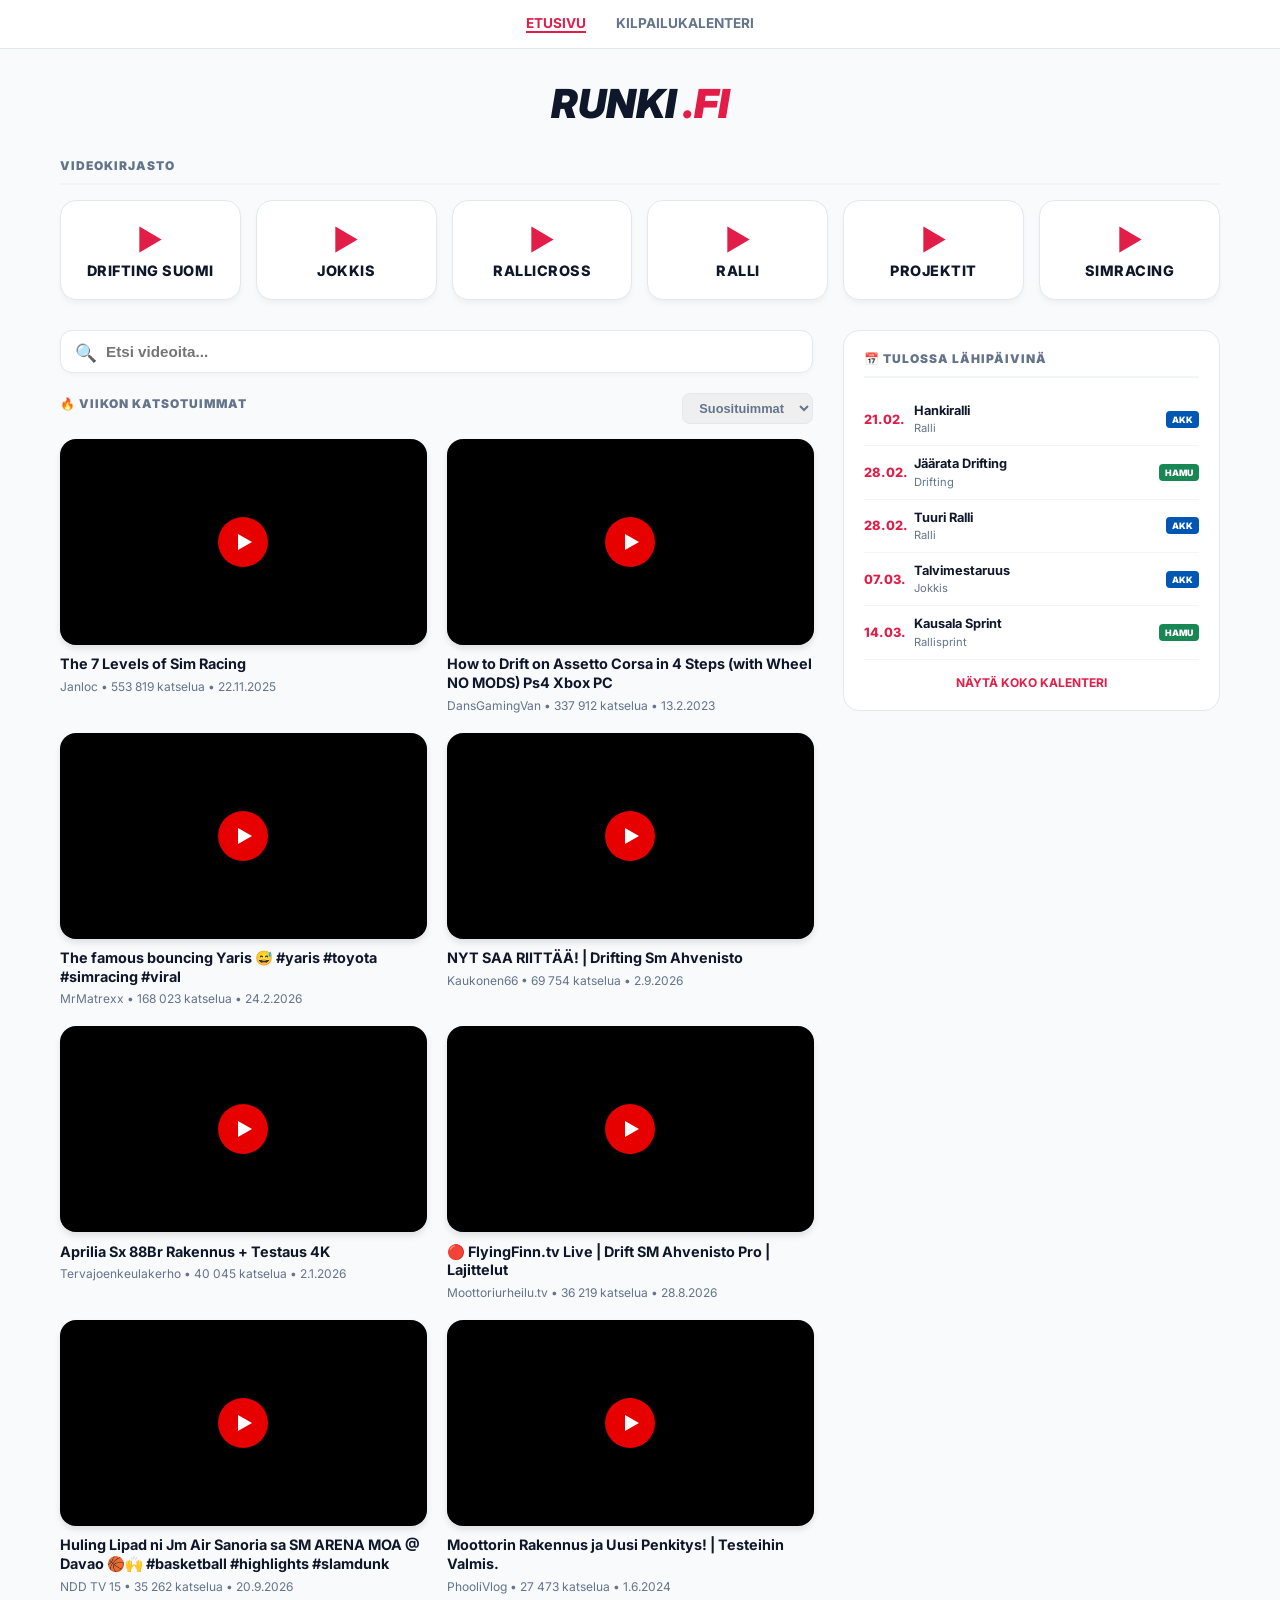
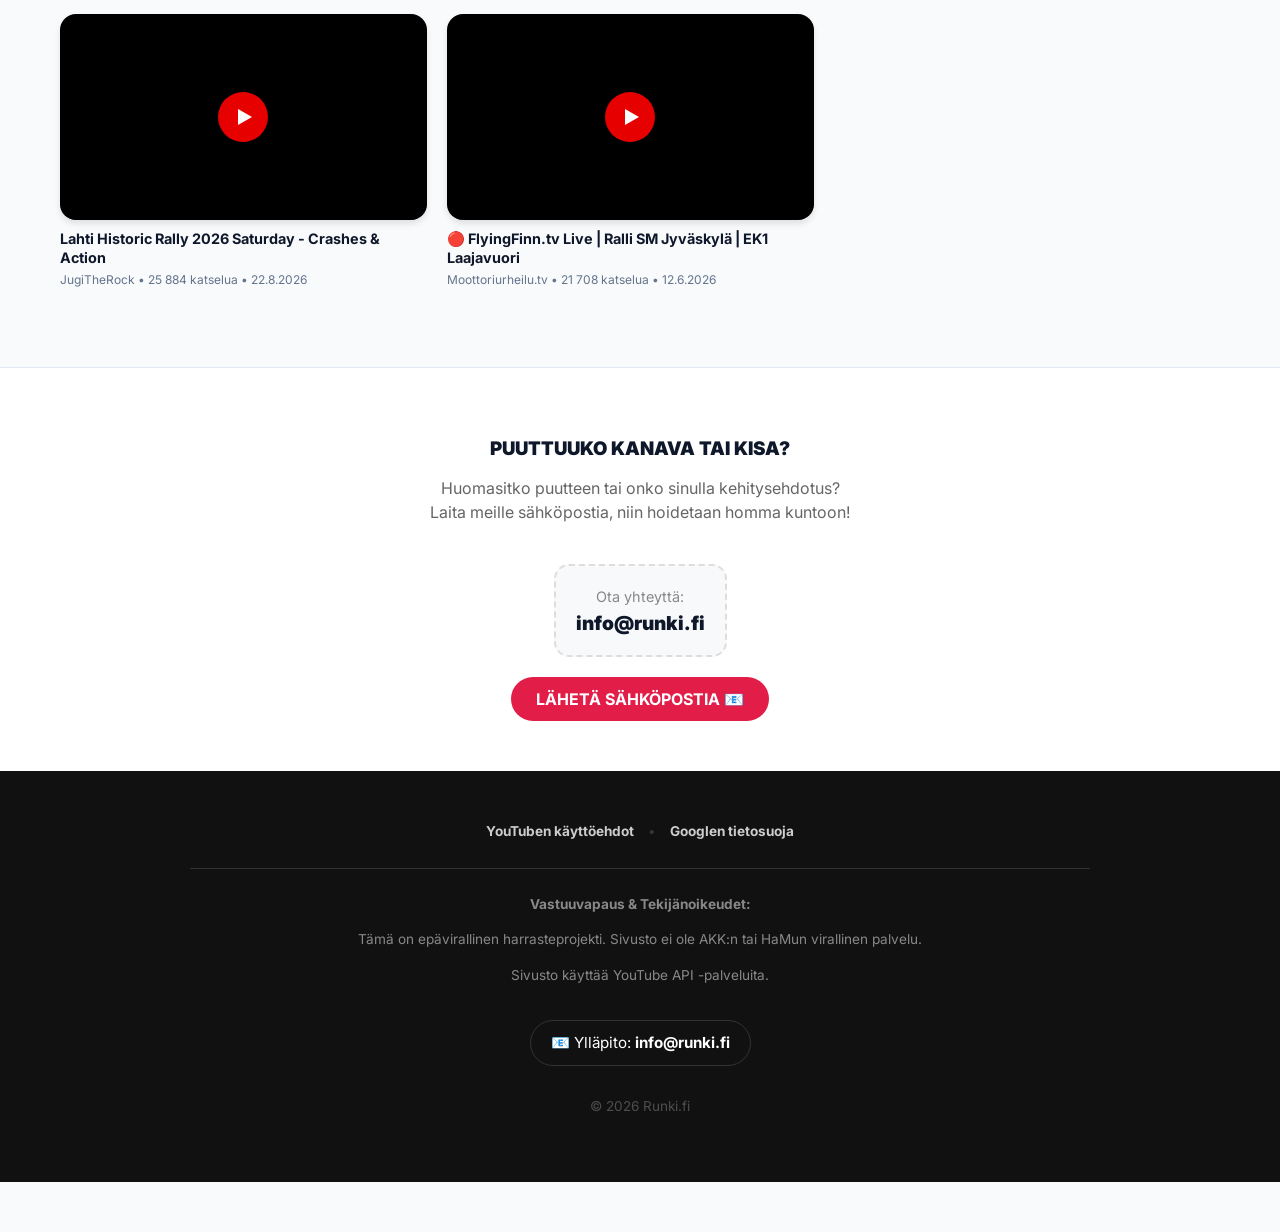
==== index.html @ 19827bf3 "deploy: d39d0e679bba8c06a19bcd6d6e987c29d57bf135" ====
<!DOCTYPE html>
<html lang="fi">
<head>
    <meta charset="UTF-8">
    <meta name="viewport" content="width=device-width, initial-scale=1.0">
    <title>RUNKI - Motorsport Tube</title>
    <link href="https://fonts.googleapis.com/css2?family=Inter:wght@400;700;900&display=swap" rel="stylesheet">
    <link rel="stylesheet" href="style.css">
    
    <style>
        /* Sähköpostilaatikko ja Footer-tyylit */
        .feedback-section {
            background-color: #fff;
            border-top: 1px solid var(--border);
            padding: 50px 20px;
            margin-top: 60px;
            text-align: center;
        }
        .feedback-container {
            max-width: 600px;
            margin: 0 auto;
        }
        .email-box {
            background: #f8f9fa;
            border: 2px dashed #ddd;
            padding: 20px;
            border-radius: 15px;
            margin-top: 20px;
            display: inline-block;
        }
        .email-link {
            font-size: 1.2rem;
            font-weight: 900;
            color: var(--text-dark);
            text-decoration: none;
            display: block;
            margin-top: 5px;
        }
        .email-link:hover { color: var(--accent); }
        .feedback-btn {
            background-color: var(--accent);
            color: white;
            border: none;
            padding: 12px 25px;
            border-radius: 50px;
            font-weight: 700;
            cursor: pointer;
            text-transform: uppercase;
            text-decoration: none;
            display: inline-block;
            margin-top: 20px;
            transition: transform 0.2s;
        }
        .feedback-btn:hover { transform: scale(1.05); }

        /* Footer */
        .site-footer {
            background-color: #111;
            color: #888;
            padding: 50px 20px;
            font-size: 0.85rem;
            line-height: 1.6;
            text-align: center;
        }
        .footer-content { max-width: 900px; margin: 0 auto; }
        .footer-links {
            margin-bottom: 25px;
            padding-bottom: 25px;
            border-bottom: 1px solid #333;
        }
        .footer-links a {
            color: #ccc;
            text-decoration: none;
            margin: 0 10px;
            font-weight: 700;
        }
        .footer-links a:hover { color: #fff; }
        .contact-info {
            color: #fff;
            margin-top: 20px;
            font-size: 0.95rem;
            border: 1px solid #333;
            display: inline-block;
            padding: 10px 20px;
            border-radius: 50px;
        }
    </style>
</head>
<body>
    <nav class="navbar">
        <div class="nav-container">
            <a href="index.html" class="nav-link active">Etusivu</a>
            <a href="kalenteri.html" class="nav-link ">Kilpailukalenteri</a>
        </div>
    </nav>

    <div class="container">
        
        <div id="home-content">
            <h1 style="text-align:center; font-weight: 900; font-style: italic; margin: 10px 0 30px 0; font-size: 2.5rem;">RUNKI <span style="color:var(--accent)">.FI</span></h1>
            
            <div class="cat-section">
                <h3 class="section-header">Videokirjasto</h3>
                <div class="cat-grid">
                    
                    <div class="cat-card" onclick="showCategory('Drifting Suomi')">
                        <div class="cat-icon">▶</div>
                        <h3 class="cat-title">Drifting Suomi</h3>
                    </div>
                    
                    <div class="cat-card" onclick="showCategory('Jokkis')">
                        <div class="cat-icon">▶</div>
                        <h3 class="cat-title">Jokkis</h3>
                    </div>
                    
                    <div class="cat-card" onclick="showCategory('Rallicross')">
                        <div class="cat-icon">▶</div>
                        <h3 class="cat-title">Rallicross</h3>
                    </div>
                    
                    <div class="cat-card" onclick="showCategory('Ralli')">
                        <div class="cat-icon">▶</div>
                        <h3 class="cat-title">Ralli</h3>
                    </div>
                    
                    <div class="cat-card" onclick="showCategory('Projektit')">
                        <div class="cat-icon">▶</div>
                        <h3 class="cat-title">Projektit</h3>
                    </div>
                    
                    <div class="cat-card" onclick="showCategory('Simracing')">
                        <div class="cat-icon">▶</div>
                        <h3 class="cat-title">Simracing</h3>
                    </div>
                    
                </div>
            </div>

            <div class="content-split">
                <div>
                    <div class="search-container">
                        <span class="search-icon">🔍</span>
                        <input type="text" id="videoSearch" class="search-input" placeholder="Etsi videoita..." onkeyup="searchVideos()">
                    </div>

                    <div class="sort-controls">
                        <h3 id="list-title" class="section-header" style="margin:0; border:none;">🔥 Viikon katsotuimmat</h3>
                        <select id="home-sort" class="sort-select" onchange="updateHomeSort()">
                            <option value="views">Suosituimmat</option>
                            <option value="newest">Uusimmat</option>
                        </select>
                    </div>
                    
                    <div id="home-video-list" class="video-grid"></div>
                </div>

                <div>
                    <div class="sidebar-card">
                        <div class="section-header">📅 Tulossa lähipäivinä</div>
                        
                            
                            <div class="mini-event">
                                <div class="me-date">21.02.</div>
                                <div class="me-info">
                                    <span class="me-title">Hankiralli</span>
                                    <span class="me-meta">Ralli</span>
                                </div>
                                <span class="mini-badge badge-akk">AKK</span>
                            </div>
                            
                            <div class="mini-event">
                                <div class="me-date">28.02.</div>
                                <div class="me-info">
                                    <span class="me-title">Jäärata Drifting</span>
                                    <span class="me-meta">Drifting</span>
                                </div>
                                <span class="mini-badge badge-hamu">HaMu</span>
                            </div>
                            
                            <div class="mini-event">
                                <div class="me-date">28.02.</div>
                                <div class="me-info">
                                    <span class="me-title">Tuuri Ralli</span>
                                    <span class="me-meta">Ralli</span>
                                </div>
                                <span class="mini-badge badge-akk">AKK</span>
                            </div>
                            
                            <div class="mini-event">
                                <div class="me-date">07.03.</div>
                                <div class="me-info">
                                    <span class="me-title">Talvimestaruus</span>
                                    <span class="me-meta">Jokkis</span>
                                </div>
                                <span class="mini-badge badge-akk">AKK</span>
                            </div>
                            
                            <div class="mini-event">
                                <div class="me-date">14.03.</div>
                                <div class="me-info">
                                    <span class="me-title">Kausala Sprint</span>
                                    <span class="me-meta">Rallisprint</span>
                                </div>
                                <span class="mini-badge badge-hamu">HaMu</span>
                            </div>
                            
                            <a href="kalenteri.html" style="display:block; margin-top:15px; font-size:0.75rem; font-weight:700; color:var(--accent); text-decoration:none; text-align:center;">NÄYTÄ KOKO KALENTERI</a>
                        
                    </div>
                </div>
            </div>
        </div>

        <div id="view-container" class="category-view" style="display:none;">
            <div style="display:flex; justify-content:space-between; align-items:center; margin-bottom:20px;">
                <button onclick="showHome()" style="background:#fff; border:1px solid var(--border); padding:8px 15px; border-radius:8px; cursor:pointer; font-weight: 700;">← TAKAISIN</button>
                <select id="cat-sort" class="sort-select" onchange="updateCatSort()">
                    <option value="newest">Uusimmat</option>
                    <option value="views">Suosituimmat</option>
                </select>
            </div>
            
            <h2 id="cat-title" style="font-size: 2rem; font-weight: 900; text-transform: uppercase; color: var(--accent); margin-bottom: 20px;"></h2>
            <div id="video-grid" class="video-grid"></div>
        </div>
        

        
    </div>

    <section class="feedback-section">
        <div class="feedback-container">
            <h3 style="margin-bottom:10px; font-weight:900; text-transform:uppercase;">Puuttuuko kanava tai kisa?</h3>
            <p style="color:#666; margin-bottom:20px; font-size:1rem; line-height:1.5;">
                Huomasitko puutteen tai onko sinulla kehitysehdotus?<br>
                Laita meille sähköpostia, niin hoidetaan homma kuntoon!
            </p>
            <div class="email-box">
                <span style="color:#888; font-size:0.9rem;">Ota yhteyttä:</span>
                <a href="mailto:info@runki.fi" class="email-link">info@runki.fi</a>
            </div>
            <br>
            <a href="mailto:info@runki.fi" class="feedback-btn">LÄHETÄ SÄHKÖPOSTIA 📧</a>
        </div>
    </section>

    <footer class="site-footer">
        <div class="footer-content">
            <div class="footer-links">
                <a href="https://www.youtube.com/t/terms" target="_blank">YouTuben käyttöehdot</a>
                <span style="color:#333">•</span>
                <a href="https://policies.google.com/privacy" target="_blank">Googlen tietosuoja</a>
            </div>
            <div class="legal-text">
                <p><strong>Vastuuvapaus & Tekijänoikeudet:</strong></p>
                <p>Tämä on epävirallinen harrasteprojekti. Sivusto ei ole AKK:n tai HaMun virallinen palvelu.</p>
                <p>Sivusto käyttää YouTube API -palveluita.</p>
                <div class="contact-info">📧 Ylläpito: <strong>info@runki.fi</strong></div>
            </div>
            <p style="margin-top: 30px; opacity: 0.5;">&copy; 2026 Runki.fi</p>
        </div>
    </footer>

    <script>
        const videoData = {"Drifting Suomi": [{"id": "XUr9nOEz76A", "title": "OIKEA DRIFTINGIN MEKKA! #drift #suomi #finland", "channel": "FULLGAS MOTORSPORT", "date": "2026-10-04T08:16:51Z", "views": "13 121", "viewCountRaw": 13121}, {"id": "jwxJkpNWXJ4", "title": "Drift masters 2026 finaalit tunnelmia\ud83d\udcab #cars #carshorts #suomi #explore #drifting", "channel": "Lewap", "date": "2026-10-01T01:11:45Z", "views": "1 303", "viewCountRaw": 1303}, {"id": "GCHpuEKz0fg", "title": "L\u00e4hdettiin ajamaan Pro luokkaan | Drift SM Pro | SSC Drift Series", "channel": "Rocky Slayer ATV", "date": "2026-09-19T09:30:04Z", "views": "5 074", "viewCountRaw": 5074}, {"id": "cRgqUbmN-0A", "title": "DRIFT CREW BACKSTAGE\ud83c\udfce\ufe0f\ud83c\uddeb\ud83c\uddee #nordicnotes #suomi #drift #bmw #motosport #carculture #e46 # #automobile", "channel": "Nordic Notes | Belarus in Finland ", "date": "2026-09-10T15:40:09Z", "views": "1 113", "viewCountRaw": 1113}, {"id": "EUXZnoOUdDo", "title": "NYT SAA RIITT\u00c4\u00c4! | Drifting Sm Ahvenisto", "channel": "Kaukonen66", "date": "2026-09-02T13:59:00Z", "views": "69 754", "viewCountRaw": 69754}, {"id": "JHsnEFZGwXU", "title": "Venetsia Drifting Kokkola #assettocorsa #blacksmoke #suomi #drifting #shorts", "channel": "EbaloDrift", "date": "2026-08-30T17:24:30Z", "views": "1 303", "viewCountRaw": 1303}, {"id": "hyfYB0_TSRs", "title": "\ud83d\udd34 FlyingFinn.tv Live | Drift SM Ahvenisto Pro | Lajittelut", "channel": "Moottoriurheilu.tv", "date": "2026-08-28T15:00:21Z", "views": "36 219", "viewCountRaw": 36219}, {"id": "MUkzbKsHbuE", "title": "SSC Drift Series - RD2 - Kokkola Venetsia Drifting Comeback - Perjantai", "channel": "Sixth Sense Collective", "date": "2026-08-21T19:02:07Z", "views": "16 307", "viewCountRaw": 16307}, {"id": "9VfZFVyYaCM", "title": "DRIFT SM PRO PES\u00c4M\u00c4KI. TAIPALMAA MOTORSPORT", "channel": "Taipalmaa Motorsport", "date": "2026-08-08T06:00:04Z", "views": "3 793", "viewCountRaw": 3793}, {"id": "hup8McyvSAU", "title": "Drift Sm pes\u00e4m\u00e4ki 2026.", "channel": "Markkola Motorsport", "date": "2026-08-03T18:15:31Z", "views": "3 773", "viewCountRaw": 3773}], "Jokkis": [{"id": "XF6JsjcmpGY", "title": "JM SM Liiga 2026 Lohko E Er\u00e43 l\u00e4ht\u00f63", "channel": "RomukuljetusFIteam", "date": "2026-10-14T14:00:39Z", "views": "113", "viewCountRaw": 113}, {"id": "pB5ZmAmWcus", "title": "JM-SM LIIGA! [MOOTTORI TUHO]", "channel": "Per\u00e4l\u00e4 RX", "date": "2026-10-13T15:08:14Z", "views": "15 406", "viewCountRaw": 15406}, {"id": "RtDOctCaWXM", "title": "JM SM Liiga 2026 Lohko E Er\u00e43 l\u00e4ht\u00f62", "channel": "RomukuljetusFIteam", "date": "2026-10-10T10:00:38Z", "views": "87", "viewCountRaw": 87}, {"id": "aIldMgIMa5s", "title": "JM SM Liiga 2026 Lohko E Er\u00e43 l\u00e4ht\u00f61", "channel": "RomukuljetusFIteam", "date": "2026-10-07T12:00:07Z", "views": "157", "viewCountRaw": 157}, {"id": "CyjQrCkXrpM", "title": "JM SM Liiga 2026 Lohko E Er\u00e42 l\u00e4ht\u00f64", "channel": "RomukuljetusFIteam", "date": "2026-10-03T09:00:03Z", "views": "225", "viewCountRaw": 225}, {"id": "pLaEvpeM1qE", "title": "JM SM Liiga 2026 Lohko E Er\u00e42 l\u00e4ht\u00f63", "channel": "RomukuljetusFIteam", "date": "2026-09-30T13:00:37Z", "views": "181", "viewCountRaw": 181}, {"id": "b1gyshdD2K0", "title": "JM SM Liiga 2026 Lohko E Er\u00e42 l\u00e4ht\u00f62", "channel": "RomukuljetusFIteam", "date": "2026-09-26T09:00:35Z", "views": "169", "viewCountRaw": 169}, {"id": "7Yp6Xy3oNh4", "title": "JM SM Liiga 2026. Topi Vuorinen 21T Team Crent ", "channel": "P.A. Racing", "date": "2026-09-25T18:42:24Z", "views": "114", "viewCountRaw": 114}, {"id": "GH1VdcbJN3w", "title": "JM SM Liiga 2026 Lohko E Er\u00e42 l\u00e4ht\u00f61", "channel": "RomukuljetusFIteam", "date": "2026-09-23T13:00:21Z", "views": "328", "viewCountRaw": 328}, {"id": "AGSqNBi9Ng8", "title": "Huling Lipad ni Jm Air Sanoria sa SM ARENA MOA @ Davao \ud83c\udfc0\ud83d\ude4c #basketball #highlights #slamdunk", "channel": "NDD TV 15", "date": "2026-09-20T01:43:06Z", "views": "35 262", "viewCountRaw": 35262}], "Rallicross": [{"id": "zlM7buJxMdQ", "title": "Rallycross SuperCar Crash \ud83d\udca5 | Rallicross SM Hyvink\u00e4\u00e4 2022 \ud83c\uddeb\ud83c\uddee", "channel": "Tomi Kyt\u00f6maa", "date": "2026-10-11T05:46:24Z", "views": "1 897", "viewCountRaw": 1897}, {"id": "gG-__eLHWME", "title": "Rallycross SM Kouvola 2021\ud83c\uddeb\ud83c\uddee", "channel": "Tomi Kyt\u00f6maa", "date": "2026-09-29T10:03:24Z", "views": "2 126", "viewCountRaw": 2126}, {"id": "6Bl4s-Md-S4", "title": "Rallicross Sm Jalasj\u00e4rvi 2026 - Silvasti Motorsport - The Red RX", "channel": "Silvasti Motorsport", "date": "2026-09-25T13:00:22Z", "views": "7 391", "viewCountRaw": 7391}, {"id": "vVG2ZqSnQcw", "title": "Rallycross SM Kouvola 2021\ud83c\udfc1\ud83c\uddeb\ud83c\uddee", "channel": "Tomi Kyt\u00f6maa", "date": "2026-09-22T10:10:52Z", "views": "7 948", "viewCountRaw": 7948}, {"id": "-Uf6fgblBeE", "title": "Janne Viitikko Finnish Rallycross Championship Datsun Finn #rallicross #rallycross", "channel": "Rallicross Suomi", "date": "2026-09-18T17:46:05Z", "views": "16 244", "viewCountRaw": 16244}, {"id": "gDEawOH3Qjk", "title": "INSIDE osa 2: Rallicross SM 5.9.26 Jalasj\u00e4rvi #rallicrosssm #murtoharju", "channel": "Tuomas Ven\u00e4l\u00e4inen RX", "date": "2026-09-14T14:00:14Z", "views": "3 850", "viewCountRaw": 3850}, {"id": "ieiqUb1d5m0", "title": "Rallycross SM &amp; RallyX Nordic Kouvola 2019\ud83c\udfc1", "channel": "Tomi Kyt\u00f6maa", "date": "2026-09-08T04:28:16Z", "views": "5 685", "viewCountRaw": 5685}, {"id": "24uttPc65ng", "title": "Rallicross SM RND 6 Jalasj\u00e4rvi | Varikko P\u00f6lin\u00f6it\u00e4", "channel": "Rallicross Podcast", "date": "2026-09-07T17:20:54Z", "views": "5 075", "viewCountRaw": 5075}, {"id": "9SsNQkNbVXQ", "title": "INSIDE osa 1: Rallicross SM 5.9.26 Jalasj\u00e4rvi #rallicrosssm #murtoharju", "channel": "Tuomas Ven\u00e4l\u00e4inen RX", "date": "2026-09-07T15:30:11Z", "views": "4 998", "viewCountRaw": 4998}, {"id": "K-OM194kkdQ", "title": "Rallicross Sm Jalasj\u00e4rvi -26 Alkuer\u00e4 1.", "channel": "Roope Rinta", "date": "2026-09-06T18:54:33Z", "views": "1 684", "viewCountRaw": 1684}], "Ralli": [{"id": "AMxBnmRcr-M", "title": "Puumala ralli 3.10.2026 VW Golf GTI MK 1 Tikanm\u00e4ki- Tikanm\u00e4ki", "channel": "Tomi Tikanm\u00e4ki Saabworks Finland", "date": "2026-10-06T10:39:13Z", "views": "446", "viewCountRaw": 446}, {"id": "iaz07DP0v2o", "title": "Puumala Ralli 03.10.2026, Loud Cars!", "channel": "JPeltsi", "date": "2026-10-04T09:00:04Z", "views": "12 276", "viewCountRaw": 12276}, {"id": "r29eO-1woQ0", "title": "Puumala Ralli 2026 /Crashes/mistakes/", "channel": "Per\u00e4Tielle Motorsport Videos", "date": "2026-10-04T07:54:04Z", "views": "9 373", "viewCountRaw": 9373}, {"id": "LiWwTcwsSWE", "title": "Puumala Ralli 2026 (Crashes &amp; Actions)", "channel": "HEHERI2", "date": "2026-10-04T05:46:36Z", "views": "17 846", "viewCountRaw": 17846}, {"id": "A4wgDuXZN30", "title": "SM Porvoon Autopalvelu Ralli 2026 || Crash, 3 off&#39;s &amp; Action ||", "channel": "Huhtala Rallymedia", "date": "2026-09-26T16:44:26Z", "views": "8 465", "viewCountRaw": 8465}, {"id": "gJf7d1YhCaw", "title": "Hojo Hojo -ralli 5.8.26 - F-Cup - Tuusniemi", "channel": "JENT Motorsport Video", "date": "2026-09-06T12:18:45Z", "views": "2 746", "viewCountRaw": 2746}, {"id": "MANqfUYn-jU", "title": "Viihdekeskus Hojo Hojo Ralli 2026, Action!", "channel": "Tergu Rally Videos", "date": "2026-09-05T16:07:03Z", "views": "15 851", "viewCountRaw": 15851}, {"id": "3VzRECVKK80", "title": "Lahti Historic Rally 2026 Saturday - Crashes &amp; Action", "channel": "JugiTheRock", "date": "2026-08-22T19:12:55Z", "views": "25 884", "viewCountRaw": 25884}, {"id": "d_74-ngT5Bc", "title": "Fixus SM Ralli Kitee 2026 | Crash &amp; Action", "channel": "JK Motorsport", "date": "2026-08-15T16:33:28Z", "views": "19 974", "viewCountRaw": 19974}, {"id": "zTOvOAhIYHY", "title": "\ud83d\udd34 FlyingFinn.tv Live | Ralli SM Jyv\u00e4skyl\u00e4 |  EK1 Laajavuori", "channel": "Moottoriurheilu.tv", "date": "2026-06-12T20:24:31Z", "views": "21 708", "viewCountRaw": 21708}], "Projektit": [{"id": "hr0v9z7YuwI", "title": "KILPA-AUTON MOOTTORIN KASAUS OSA 1. -Taipalmaa Motorsport", "channel": "Taipalmaa Motorsport", "date": "2026-03-07T07:00:36Z", "views": "5 495", "viewCountRaw": 5495}, {"id": "1udeLmrrd3g", "title": "Aprilia Sx 88Br Rakennus + Testaus 4K", "channel": "Tervajoenkeulakerho", "date": "2026-01-02T13:00:05Z", "views": "40 045", "viewCountRaw": 40045}, {"id": "7p3wZQ6BVw4", "title": "Moottorin rakennus vinkkej\u00e4 ja perusasioita", "channel": "Piipappaa paja", "date": "2025-10-11T13:33:14Z", "views": "2 033", "viewCountRaw": 2033}, {"id": "imLmJg13SFI", "title": "Doku ATV Moottorin rakennus osa 2 KUINKA PALJON TULI TEHOA?", "channel": "Doku ATV", "date": "2025-06-12T11:01:14Z", "views": "2 157", "viewCountRaw": 2157}, {"id": "9qOz5rdyraQ", "title": "BMW e46 drift build S1E1 / Moottorin rakennus", "channel": "Racing Team Village Freaks", "date": "2025-04-12T11:10:29Z", "views": "159", "viewCountRaw": 159}, {"id": "-LS41p4Rv18", "title": "Doku ATV Moottorin rakennus osa 1 LIS\u00c4\u00c4 TEHOA CFMOTOON?", "channel": "Doku ATV", "date": "2025-04-11T11:00:00Z", "views": "2 514", "viewCountRaw": 2514}, {"id": "MxDBHgEYFrY", "title": "[ JOKKIS ] GOLFFILAISEN KANNEN PORTTAUS!", "channel": "Per\u00e4l\u00e4 RX", "date": "2024-11-09T07:00:17Z", "views": "18 420", "viewCountRaw": 18420}, {"id": "4RFFBhnrj1w", "title": "Moottorin Rakennus ja Uusi Penkitys! | Testeihin Valmis.", "channel": "PhooliVlog", "date": "2024-06-01T06:00:00Z", "views": "27 473", "viewCountRaw": 27473}, {"id": "ZJRXUjGQFQU", "title": "FIAT TC JOKKIS MOOTTORIN RAKENNUS", "channel": "Per\u00e4l\u00e4 RX", "date": "2024-05-19T04:00:30Z", "views": "12 599", "viewCountRaw": 12599}, {"id": "kMiY4PU6vDE", "title": "MysSummerCar #11 - Teuvo, jolla on ralliunelma &amp; Moottorin rakennus", "channel": "Mazzan Roskis", "date": "2023-01-28T16:59:52Z", "views": "7 357", "viewCountRaw": 7357}], "Simracing": [{"id": "JHsnEFZGwXU", "title": "Venetsia Drifting Kokkola #assettocorsa #blacksmoke #suomi #drifting #shorts", "channel": "EbaloDrift", "date": "2026-08-30T17:24:30Z", "views": "1 303", "viewCountRaw": 1303}, {"id": "WNGAKtygW6g", "title": "The famous bouncing Yaris  \ud83d\ude05 #yaris #toyota #simracing #viral", "channel": "MrMatrexx", "date": "2026-02-24T19:45:06Z", "views": "168 023", "viewCountRaw": 168023}, {"id": "LVXjKkEyBoI", "title": "The 7 Levels of Sim Racing", "channel": "Janloc", "date": "2025-11-22T09:48:18Z", "views": "553 819", "viewCountRaw": 553819}, {"id": "ZVAC-acZdm8", "title": "Driftmasters Finland Driftgames Supra #drifting #assettocorsa #drift ##simracing #simdrifting #dmec", "channel": "Jeremy_Sixx", "date": "2025-06-07T23:35:30Z", "views": "2 223", "viewCountRaw": 2223}, {"id": "2bn52TX7NxM", "title": "How to Drift on Assetto Corsa in 4 Steps (with Wheel NO MODS) Ps4 Xbox PC", "channel": "DansGamingVan", "date": "2023-02-13T17:00:02Z", "views": "337 912", "viewCountRaw": 337912}, {"id": "j-p4VrwWTp4", "title": "Finnish Simracing United (FiSU)", "channel": "Finnish Simracing United", "date": "2018-03-02T16:27:57Z", "views": "1 329", "viewCountRaw": 1329}]};
        const topVideos = [{"channel": "Janloc", "date": "2025-11-22T09:48:18Z", "id": "LVXjKkEyBoI", "title": "The 7 Levels of Sim Racing", "viewCountRaw": 553819, "views": "553 819"}, {"channel": "DansGamingVan", "date": "2023-02-13T17:00:02Z", "id": "2bn52TX7NxM", "title": "How to Drift on Assetto Corsa in 4 Steps (with Wheel NO MODS) Ps4 Xbox PC", "viewCountRaw": 337912, "views": "337 912"}, {"channel": "MrMatrexx", "date": "2026-02-24T19:45:06Z", "id": "WNGAKtygW6g", "title": "The famous bouncing Yaris  \ud83d\ude05 #yaris #toyota #simracing #viral", "viewCountRaw": 168023, "views": "168 023"}, {"channel": "Kaukonen66", "date": "2026-09-02T13:59:00Z", "id": "EUXZnoOUdDo", "title": "NYT SAA RIITT\u00c4\u00c4! | Drifting Sm Ahvenisto", "viewCountRaw": 69754, "views": "69 754"}, {"channel": "Tervajoenkeulakerho", "date": "2026-01-02T13:00:05Z", "id": "1udeLmrrd3g", "title": "Aprilia Sx 88Br Rakennus + Testaus 4K", "viewCountRaw": 40045, "views": "40 045"}, {"channel": "Moottoriurheilu.tv", "date": "2026-08-28T15:00:21Z", "id": "hyfYB0_TSRs", "title": "\ud83d\udd34 FlyingFinn.tv Live | Drift SM Ahvenisto Pro | Lajittelut", "viewCountRaw": 36219, "views": "36 219"}, {"channel": "NDD TV 15", "date": "2026-09-20T01:43:06Z", "id": "AGSqNBi9Ng8", "title": "Huling Lipad ni Jm Air Sanoria sa SM ARENA MOA @ Davao \ud83c\udfc0\ud83d\ude4c #basketball #highlights #slamdunk", "viewCountRaw": 35262, "views": "35 262"}, {"channel": "PhooliVlog", "date": "2024-06-01T06:00:00Z", "id": "4RFFBhnrj1w", "title": "Moottorin Rakennus ja Uusi Penkitys! | Testeihin Valmis.", "viewCountRaw": 27473, "views": "27 473"}, {"channel": "JugiTheRock", "date": "2026-08-22T19:12:55Z", "id": "3VzRECVKK80", "title": "Lahti Historic Rally 2026 Saturday - Crashes \u0026amp; Action", "viewCountRaw": 25884, "views": "25 884"}, {"channel": "Moottoriurheilu.tv", "date": "2026-06-12T20:24:31Z", "id": "zTOvOAhIYHY", "title": "\ud83d\udd34 FlyingFinn.tv Live | Ralli SM Jyv\u00e4skyl\u00e4 |  EK1 Laajavuori", "viewCountRaw": 21708, "views": "21 708"}];
    </script>
    <script src="script.js"></script>
</body>
</html>
---- style.css ----
:root {
    --bg: #f8fafc; --card: #ffffff; --accent: #e11d48; 
    --text: #0f172a; --text-dim: #64748b; --border: #e2e8f0;
}

* { box-sizing: border-box; }

body { 
    background: var(--bg); 
    color: var(--text); 
    font-family: 'Inter', sans-serif; 
    margin: 0; 
    padding-bottom: 50px; 
}

/* NAVIGAATIO */
.navbar { 
    background: rgba(255,255,255,0.95); 
    backdrop-filter: blur(10px); 
    border-bottom: 1px solid var(--border); 
    padding: 15px 0; 
    position: sticky; 
    top: 0; 
    z-index: 1000; 
}

.nav-container { 
    max-width: 1200px; 
    margin: 0 auto; 
    display: flex; 
    justify-content: center; 
    gap: 30px; 
}

.nav-link { 
    color: var(--text-dim); 
    text-decoration: none; 
    font-weight: 700; 
    font-size: 0.85rem; 
    text-transform: uppercase; 
    transition: 0.2s; 
}

.nav-link.active { 
    color: var(--accent); 
    border-bottom: 2px solid var(--accent); 
}

.container { 
    max-width: 1200px; 
    margin: 0 auto; 
    padding: 20px; 
}

/* ASETTELU */
.content-split { 
    display: grid; 
    grid-template-columns: 2fr 1fr; 
    gap: 30px; 
    margin-top: 10px; 
}

@media (max-width: 900px) { 
    .content-split { grid-template-columns: 1fr; } 
}

/* HAKUPALKKI */
.search-container { margin-bottom: 20px; position: relative; }
.search-input { 
    width: 100%; 
    padding: 12px 15px 12px 45px; 
    border-radius: 12px; 
    border: 1px solid var(--border); 
    font-size: 0.95rem; 
    box-shadow: 0 2px 5px rgba(0,0,0,0.03); 
    transition: 0.2s;
    font-weight: 600; 
    color: var(--text);
}
.search-input:focus { 
    outline: none; 
    border-color: var(--accent); 
    box-shadow: 0 0 0 3px rgba(225, 29, 72, 0.1); 
}
.search-icon { 
    position: absolute; 
    left: 15px; 
    top: 50%; 
    transform: translateY(-50%); 
    color: var(--text-dim); 
    font-size: 1.1rem; 
}

/* KATEGORIAT */
.cat-section { margin-bottom: 30px; }
.cat-grid { 
    display: grid; 
    grid-template-columns: repeat(auto-fill, minmax(160px, 1fr)); 
    gap: 15px; 
}
.cat-card { 
    height: 100px; 
    border-radius: 16px; 
    cursor: pointer; 
    background-color: #fff; 
    border: 1px solid var(--border); 
    box-shadow: 0 4px 6px -1px rgba(0,0,0,0.05); 
    transition: all 0.2s ease; 
    display: flex; 
    flex-direction: column; 
    align-items: center; 
    justify-content: center; 
    color: var(--text); 
}
.cat-card:hover { 
    transform: translateY(-4px); 
    border-color: var(--accent); 
    box-shadow: 0 10px 15px -3px rgba(225, 29, 72, 0.1); 
}
.cat-icon { font-size: 1.8rem; color: var(--accent); margin-bottom: 5px; }
.cat-title { font-weight: 800; font-size: 0.9rem; text-transform: uppercase; margin: 0; letter-spacing: 0.5px; }

/* SIVUPALKKI */
.sidebar-card { 
    background: #fff; 
    border: 1px solid var(--border); 
    border-radius: 16px; 
    padding: 20px; 
}
.section-header { 
    font-size: 0.75rem; 
    font-weight: 900; 
    text-transform: uppercase; 
    color: var(--text-dim); 
    border-bottom: 2px solid #f1f5f9; 
    padding-bottom: 10px; 
    margin-bottom: 15px; 
    letter-spacing: 1px; 
}

.mini-event { 
    display: flex; 
    align-items: center; 
    justify-content: space-between; 
    padding: 10px 0; 
    border-bottom: 1px solid #f1f5f9; 
    font-size: 0.8rem; 
}
.mini-event:last-child { border-bottom: none; }
.me-date { font-weight: 800; color: var(--accent); width: 50px; flex-shrink: 0; }
.me-info { flex-grow: 1; padding-right: 10px; }
.me-title { font-weight: 700; line-height: 1.2; margin-bottom: 2px; display: block; }
.me-meta { font-size: 0.7rem; color: var(--text-dim); }
.mini-badge { 
    font-size: 0.55rem; 
    padding: 3px 6px; 
    border-radius: 4px; 
    font-weight: 900; 
    color: white; 
    text-transform: uppercase; 
}
.badge-akk { background: #0056b3; } 
.badge-hamu { background: #198754; }

/* VIDEO GRID & LITE EMBED */
.video-grid { 
    display: grid; 
    grid-template-columns: repeat(auto-fill, minmax(240px, 1fr)); 
    gap: 20px; 
}

.lite-embed { 
    background-color: #000; 
    position: relative; 
    display: block; 
    contain: content; 
    background-position: center center; 
    background-size: cover; 
    cursor: pointer; 
    border-radius: 16px; 
    overflow: hidden; 
    aspect-ratio: 16/9; 
    box-shadow: 0 4px 6px rgba(0,0,0,0.1); 
    margin-bottom: 10px; 
}
.lite-embed::before { 
    content: ''; 
    position: absolute; 
    top: 0; left: 0; 
    width: 100%; 
    height: 100%; 
    background: linear-gradient(to bottom, rgba(0,0,0,0), rgba(0,0,0,0.3)); 
}
.play-btn { 
    width: 50px; 
    height: 50px; 
    background: rgba(255,0,0,0.9); 
    border-radius: 50%; 
    position: absolute; 
    top: 50%; 
    left: 50%; 
    transform: translate(-50%, -50%); 
    z-index: 2; 
    display: flex; 
    align-items: center; 
    justify-content: center; 
    box-shadow: 0 0 20px rgba(0,0,0,0.4); 
    transition: 0.2s; 
}
.play-btn::after { 
    content: ''; 
    width: 0; 
    height: 0; 
    border-style: solid; 
    border-width: 8px 0 8px 14px; 
    border-color: transparent transparent transparent white; 
    margin-left: 3px; 
}
.lite-embed:hover .play-btn { 
    background: #ff0000; 
    transform: translate(-50%, -50%) scale(1.1); 
}

.vid-info h4 { margin: 0 0 5px 0; font-size: 0.9rem; font-weight: 700; line-height: 1.3; }
.vid-meta { font-size: 0.75rem; color: var(--text-dim); }

.sort-controls { display: flex; justify-content: space-between; align-items: center; margin-bottom: 15px; }
.sort-select { 
    padding: 6px 12px; 
    border-radius: 8px; 
    border: 1px solid var(--border); 
    font-size: 0.8rem; 
    font-weight: 700; 
    color: var(--text-dim); 
    cursor: pointer; 
}

.category-view { display: none; }
.category-view.active { display: block; }

/* KALENTERI TAULUKKO */
.full-cal-table { width:100%; text-align: left; border-collapse: collapse; min-width: 600px; font-size: 0.85rem; }
.full-cal-table th { padding: 15px; background: #f8fafc; color: var(--text-dim); text-transform: uppercase; font-size: 0.7rem; border-bottom: 1px solid var(--border); }
.full-cal-table td { padding: 15px; border-bottom: 1px solid var(--border); }

/* SUODATTIMET */
.filter-group { margin-bottom: 20px; }
.segmented-control { display: flex; gap: 5px; overflow-x: auto; padding-bottom: 5px; scrollbar-width: none; }
.seg-btn { border: 1px solid transparent; background: #e2e8f0; color: var(--text-dim); padding: 8px 12px; font-weight: 700; cursor: pointer; border-radius: 8px; font-size: 0.75rem; white-space: nowrap; }
.seg-btn.active { background: var(--accent); color: white; }
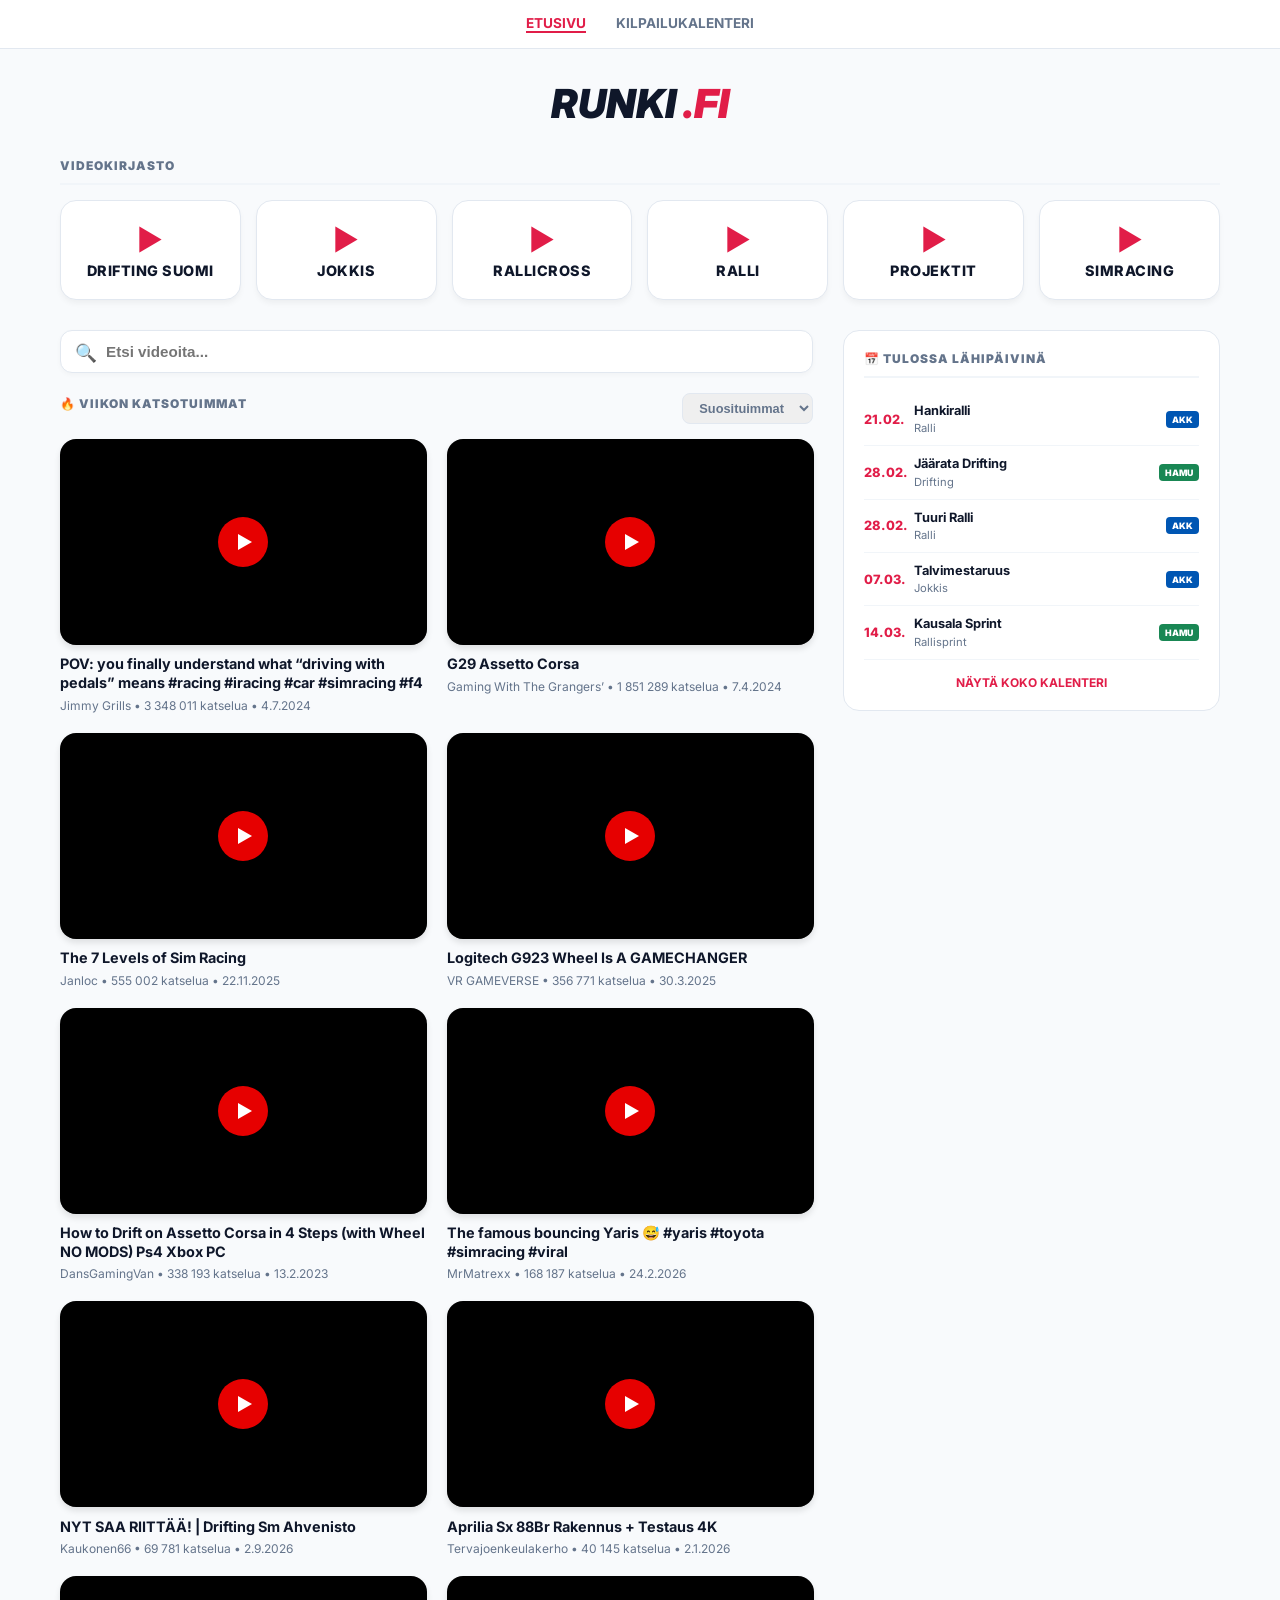
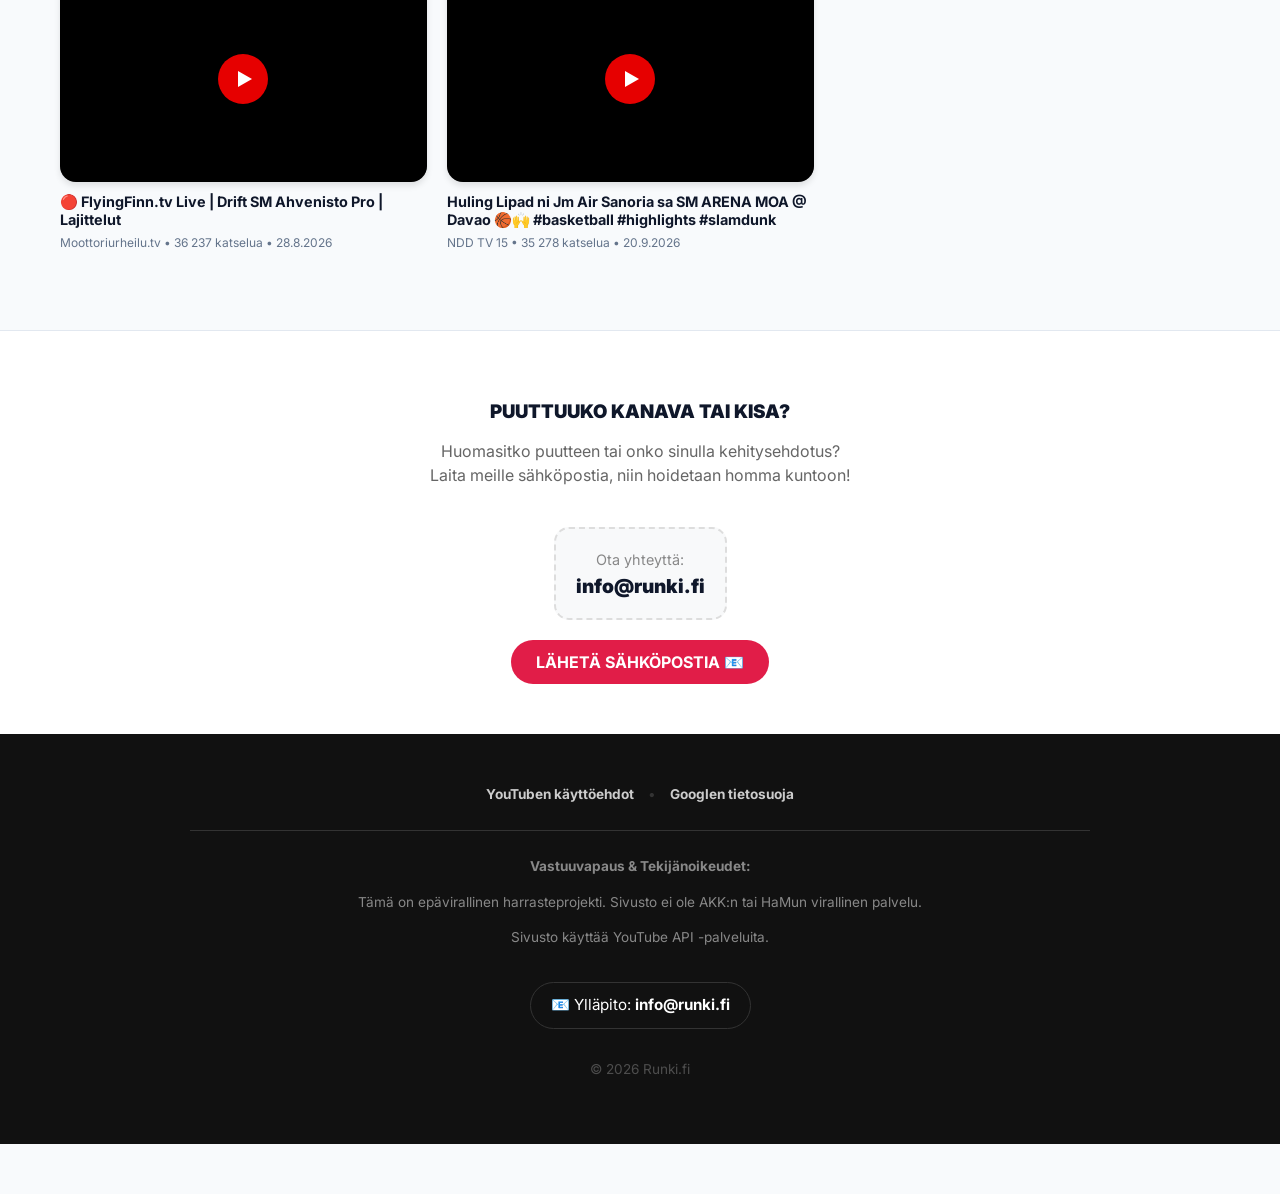
==== commit f9d677f9: "deploy: d39d0e679bba8c06a19bcd6d6e987c29d57bf135" ====
--- a/index.html
+++ b/index.html
@@ -262,8 +262,8 @@
     </footer>
 
     <script>
-        const videoData = {"Drifting Suomi": [{"id": "XUr9nOEz76A", "title": "OIKEA DRIFTINGIN MEKKA! #drift #suomi #finland", "channel": "FULLGAS MOTORSPORT", "date": "2026-10-04T08:16:51Z", "views": "13 121", "viewCountRaw": 13121}, {"id": "jwxJkpNWXJ4", "title": "Drift masters 2026 finaalit tunnelmia\ud83d\udcab #cars #carshorts #suomi #explore #drifting", "channel": "Lewap", "date": "2026-10-01T01:11:45Z", "views": "1 303", "viewCountRaw": 1303}, {"id": "GCHpuEKz0fg", "title": "L\u00e4hdettiin ajamaan Pro luokkaan | Drift SM Pro | SSC Drift Series", "channel": "Rocky Slayer ATV", "date": "2026-09-19T09:30:04Z", "views": "5 074", "viewCountRaw": 5074}, {"id": "cRgqUbmN-0A", "title": "DRIFT CREW BACKSTAGE\ud83c\udfce\ufe0f\ud83c\uddeb\ud83c\uddee #nordicnotes #suomi #drift #bmw #motosport #carculture #e46 # #automobile", "channel": "Nordic Notes | Belarus in Finland ", "date": "2026-09-10T15:40:09Z", "views": "1 113", "viewCountRaw": 1113}, {"id": "EUXZnoOUdDo", "title": "NYT SAA RIITT\u00c4\u00c4! | Drifting Sm Ahvenisto", "channel": "Kaukonen66", "date": "2026-09-02T13:59:00Z", "views": "69 754", "viewCountRaw": 69754}, {"id": "JHsnEFZGwXU", "title": "Venetsia Drifting Kokkola #assettocorsa #blacksmoke #suomi #drifting #shorts", "channel": "EbaloDrift", "date": "2026-08-30T17:24:30Z", "views": "1 303", "viewCountRaw": 1303}, {"id": "hyfYB0_TSRs", "title": "\ud83d\udd34 FlyingFinn.tv Live | Drift SM Ahvenisto Pro | Lajittelut", "channel": "Moottoriurheilu.tv", "date": "2026-08-28T15:00:21Z", "views": "36 219", "viewCountRaw": 36219}, {"id": "MUkzbKsHbuE", "title": "SSC Drift Series - RD2 - Kokkola Venetsia Drifting Comeback - Perjantai", "channel": "Sixth Sense Collective", "date": "2026-08-21T19:02:07Z", "views": "16 307", "viewCountRaw": 16307}, {"id": "9VfZFVyYaCM", "title": "DRIFT SM PRO PES\u00c4M\u00c4KI. TAIPALMAA MOTORSPORT", "channel": "Taipalmaa Motorsport", "date": "2026-08-08T06:00:04Z", "views": "3 793", "viewCountRaw": 3793}, {"id": "hup8McyvSAU", "title": "Drift Sm pes\u00e4m\u00e4ki 2026.", "channel": "Markkola Motorsport", "date": "2026-08-03T18:15:31Z", "views": "3 773", "viewCountRaw": 3773}], "Jokkis": [{"id": "XF6JsjcmpGY", "title": "JM SM Liiga 2026 Lohko E Er\u00e43 l\u00e4ht\u00f63", "channel": "RomukuljetusFIteam", "date": "2026-10-14T14:00:39Z", "views": "113", "viewCountRaw": 113}, {"id": "pB5ZmAmWcus", "title": "JM-SM LIIGA! [MOOTTORI TUHO]", "channel": "Per\u00e4l\u00e4 RX", "date": "2026-10-13T15:08:14Z", "views": "15 406", "viewCountRaw": 15406}, {"id": "RtDOctCaWXM", "title": "JM SM Liiga 2026 Lohko E Er\u00e43 l\u00e4ht\u00f62", "channel": "RomukuljetusFIteam", "date": "2026-10-10T10:00:38Z", "views": "87", "viewCountRaw": 87}, {"id": "aIldMgIMa5s", "title": "JM SM Liiga 2026 Lohko E Er\u00e43 l\u00e4ht\u00f61", "channel": "RomukuljetusFIteam", "date": "2026-10-07T12:00:07Z", "views": "157", "viewCountRaw": 157}, {"id": "CyjQrCkXrpM", "title": "JM SM Liiga 2026 Lohko E Er\u00e42 l\u00e4ht\u00f64", "channel": "RomukuljetusFIteam", "date": "2026-10-03T09:00:03Z", "views": "225", "viewCountRaw": 225}, {"id": "pLaEvpeM1qE", "title": "JM SM Liiga 2026 Lohko E Er\u00e42 l\u00e4ht\u00f63", "channel": "RomukuljetusFIteam", "date": "2026-09-30T13:00:37Z", "views": "181", "viewCountRaw": 181}, {"id": "b1gyshdD2K0", "title": "JM SM Liiga 2026 Lohko E Er\u00e42 l\u00e4ht\u00f62", "channel": "RomukuljetusFIteam", "date": "2026-09-26T09:00:35Z", "views": "169", "viewCountRaw": 169}, {"id": "7Yp6Xy3oNh4", "title": "JM SM Liiga 2026. Topi Vuorinen 21T Team Crent ", "channel": "P.A. Racing", "date": "2026-09-25T18:42:24Z", "views": "114", "viewCountRaw": 114}, {"id": "GH1VdcbJN3w", "title": "JM SM Liiga 2026 Lohko E Er\u00e42 l\u00e4ht\u00f61", "channel": "RomukuljetusFIteam", "date": "2026-09-23T13:00:21Z", "views": "328", "viewCountRaw": 328}, {"id": "AGSqNBi9Ng8", "title": "Huling Lipad ni Jm Air Sanoria sa SM ARENA MOA @ Davao \ud83c\udfc0\ud83d\ude4c #basketball #highlights #slamdunk", "channel": "NDD TV 15", "date": "2026-09-20T01:43:06Z", "views": "35 262", "viewCountRaw": 35262}], "Rallicross": [{"id": "zlM7buJxMdQ", "title": "Rallycross SuperCar Crash \ud83d\udca5 | Rallicross SM Hyvink\u00e4\u00e4 2022 \ud83c\uddeb\ud83c\uddee", "channel": "Tomi Kyt\u00f6maa", "date": "2026-10-11T05:46:24Z", "views": "1 897", "viewCountRaw": 1897}, {"id": "gG-__eLHWME", "title": "Rallycross SM Kouvola 2021\ud83c\uddeb\ud83c\uddee", "channel": "Tomi Kyt\u00f6maa", "date": "2026-09-29T10:03:24Z", "views": "2 126", "viewCountRaw": 2126}, {"id": "6Bl4s-Md-S4", "title": "Rallicross Sm Jalasj\u00e4rvi 2026 - Silvasti Motorsport - The Red RX", "channel": "Silvasti Motorsport", "date": "2026-09-25T13:00:22Z", "views": "7 391", "viewCountRaw": 7391}, {"id": "vVG2ZqSnQcw", "title": "Rallycross SM Kouvola 2021\ud83c\udfc1\ud83c\uddeb\ud83c\uddee", "channel": "Tomi Kyt\u00f6maa", "date": "2026-09-22T10:10:52Z", "views": "7 948", "viewCountRaw": 7948}, {"id": "-Uf6fgblBeE", "title": "Janne Viitikko Finnish Rallycross Championship Datsun Finn #rallicross #rallycross", "channel": "Rallicross Suomi", "date": "2026-09-18T17:46:05Z", "views": "16 244", "viewCountRaw": 16244}, {"id": "gDEawOH3Qjk", "title": "INSIDE osa 2: Rallicross SM 5.9.26 Jalasj\u00e4rvi #rallicrosssm #murtoharju", "channel": "Tuomas Ven\u00e4l\u00e4inen RX", "date": "2026-09-14T14:00:14Z", "views": "3 850", "viewCountRaw": 3850}, {"id": "ieiqUb1d5m0", "title": "Rallycross SM &amp; RallyX Nordic Kouvola 2019\ud83c\udfc1", "channel": "Tomi Kyt\u00f6maa", "date": "2026-09-08T04:28:16Z", "views": "5 685", "viewCountRaw": 5685}, {"id": "24uttPc65ng", "title": "Rallicross SM RND 6 Jalasj\u00e4rvi | Varikko P\u00f6lin\u00f6it\u00e4", "channel": "Rallicross Podcast", "date": "2026-09-07T17:20:54Z", "views": "5 075", "viewCountRaw": 5075}, {"id": "9SsNQkNbVXQ", "title": "INSIDE osa 1: Rallicross SM 5.9.26 Jalasj\u00e4rvi #rallicrosssm #murtoharju", "channel": "Tuomas Ven\u00e4l\u00e4inen RX", "date": "2026-09-07T15:30:11Z", "views": "4 998", "viewCountRaw": 4998}, {"id": "K-OM194kkdQ", "title": "Rallicross Sm Jalasj\u00e4rvi -26 Alkuer\u00e4 1.", "channel": "Roope Rinta", "date": "2026-09-06T18:54:33Z", "views": "1 684", "viewCountRaw": 1684}], "Ralli": [{"id": "AMxBnmRcr-M", "title": "Puumala ralli 3.10.2026 VW Golf GTI MK 1 Tikanm\u00e4ki- Tikanm\u00e4ki", "channel": "Tomi Tikanm\u00e4ki Saabworks Finland", "date": "2026-10-06T10:39:13Z", "views": "446", "viewCountRaw": 446}, {"id": "iaz07DP0v2o", "title": "Puumala Ralli 03.10.2026, Loud Cars!", "channel": "JPeltsi", "date": "2026-10-04T09:00:04Z", "views": "12 276", "viewCountRaw": 12276}, {"id": "r29eO-1woQ0", "title": "Puumala Ralli 2026 /Crashes/mistakes/", "channel": "Per\u00e4Tielle Motorsport Videos", "date": "2026-10-04T07:54:04Z", "views": "9 373", "viewCountRaw": 9373}, {"id": "LiWwTcwsSWE", "title": "Puumala Ralli 2026 (Crashes &amp; Actions)", "channel": "HEHERI2", "date": "2026-10-04T05:46:36Z", "views": "17 846", "viewCountRaw": 17846}, {"id": "A4wgDuXZN30", "title": "SM Porvoon Autopalvelu Ralli 2026 || Crash, 3 off&#39;s &amp; Action ||", "channel": "Huhtala Rallymedia", "date": "2026-09-26T16:44:26Z", "views": "8 465", "viewCountRaw": 8465}, {"id": "gJf7d1YhCaw", "title": "Hojo Hojo -ralli 5.8.26 - F-Cup - Tuusniemi", "channel": "JENT Motorsport Video", "date": "2026-09-06T12:18:45Z", "views": "2 746", "viewCountRaw": 2746}, {"id": "MANqfUYn-jU", "title": "Viihdekeskus Hojo Hojo Ralli 2026, Action!", "channel": "Tergu Rally Videos", "date": "2026-09-05T16:07:03Z", "views": "15 851", "viewCountRaw": 15851}, {"id": "3VzRECVKK80", "title": "Lahti Historic Rally 2026 Saturday - Crashes &amp; Action", "channel": "JugiTheRock", "date": "2026-08-22T19:12:55Z", "views": "25 884", "viewCountRaw": 25884}, {"id": "d_74-ngT5Bc", "title": "Fixus SM Ralli Kitee 2026 | Crash &amp; Action", "channel": "JK Motorsport", "date": "2026-08-15T16:33:28Z", "views": "19 974", "viewCountRaw": 19974}, {"id": "zTOvOAhIYHY", "title": "\ud83d\udd34 FlyingFinn.tv Live | Ralli SM Jyv\u00e4skyl\u00e4 |  EK1 Laajavuori", "channel": "Moottoriurheilu.tv", "date": "2026-06-12T20:24:31Z", "views": "21 708", "viewCountRaw": 21708}], "Projektit": [{"id": "hr0v9z7YuwI", "title": "KILPA-AUTON MOOTTORIN KASAUS OSA 1. -Taipalmaa Motorsport", "channel": "Taipalmaa Motorsport", "date": "2026-03-07T07:00:36Z", "views": "5 495", "viewCountRaw": 5495}, {"id": "1udeLmrrd3g", "title": "Aprilia Sx 88Br Rakennus + Testaus 4K", "channel": "Tervajoenkeulakerho", "date": "2026-01-02T13:00:05Z", "views": "40 045", "viewCountRaw": 40045}, {"id": "7p3wZQ6BVw4", "title": "Moottorin rakennus vinkkej\u00e4 ja perusasioita", "channel": "Piipappaa paja", "date": "2025-10-11T13:33:14Z", "views": "2 033", "viewCountRaw": 2033}, {"id": "imLmJg13SFI", "title": "Doku ATV Moottorin rakennus osa 2 KUINKA PALJON TULI TEHOA?", "channel": "Doku ATV", "date": "2025-06-12T11:01:14Z", "views": "2 157", "viewCountRaw": 2157}, {"id": "9qOz5rdyraQ", "title": "BMW e46 drift build S1E1 / Moottorin rakennus", "channel": "Racing Team Village Freaks", "date": "2025-04-12T11:10:29Z", "views": "159", "viewCountRaw": 159}, {"id": "-LS41p4Rv18", "title": "Doku ATV Moottorin rakennus osa 1 LIS\u00c4\u00c4 TEHOA CFMOTOON?", "channel": "Doku ATV", "date": "2025-04-11T11:00:00Z", "views": "2 514", "viewCountRaw": 2514}, {"id": "MxDBHgEYFrY", "title": "[ JOKKIS ] GOLFFILAISEN KANNEN PORTTAUS!", "channel": "Per\u00e4l\u00e4 RX", "date": "2024-11-09T07:00:17Z", "views": "18 420", "viewCountRaw": 18420}, {"id": "4RFFBhnrj1w", "title": "Moottorin Rakennus ja Uusi Penkitys! | Testeihin Valmis.", "channel": "PhooliVlog", "date": "2024-06-01T06:00:00Z", "views": "27 473", "viewCountRaw": 27473}, {"id": "ZJRXUjGQFQU", "title": "FIAT TC JOKKIS MOOTTORIN RAKENNUS", "channel": "Per\u00e4l\u00e4 RX", "date": "2024-05-19T04:00:30Z", "views": "12 599", "viewCountRaw": 12599}, {"id": "kMiY4PU6vDE", "title": "MysSummerCar #11 - Teuvo, jolla on ralliunelma &amp; Moottorin rakennus", "channel": "Mazzan Roskis", "date": "2023-01-28T16:59:52Z", "views": "7 357", "viewCountRaw": 7357}], "Simracing": [{"id": "JHsnEFZGwXU", "title": "Venetsia Drifting Kokkola #assettocorsa #blacksmoke #suomi #drifting #shorts", "channel": "EbaloDrift", "date": "2026-08-30T17:24:30Z", "views": "1 303", "viewCountRaw": 1303}, {"id": "WNGAKtygW6g", "title": "The famous bouncing Yaris  \ud83d\ude05 #yaris #toyota #simracing #viral", "channel": "MrMatrexx", "date": "2026-02-24T19:45:06Z", "views": "168 023", "viewCountRaw": 168023}, {"id": "LVXjKkEyBoI", "title": "The 7 Levels of Sim Racing", "channel": "Janloc", "date": "2025-11-22T09:48:18Z", "views": "553 819", "viewCountRaw": 553819}, {"id": "ZVAC-acZdm8", "title": "Driftmasters Finland Driftgames Supra #drifting #assettocorsa #drift ##simracing #simdrifting #dmec", "channel": "Jeremy_Sixx", "date": "2025-06-07T23:35:30Z", "views": "2 223", "viewCountRaw": 2223}, {"id": "2bn52TX7NxM", "title": "How to Drift on Assetto Corsa in 4 Steps (with Wheel NO MODS) Ps4 Xbox PC", "channel": "DansGamingVan", "date": "2023-02-13T17:00:02Z", "views": "337 912", "viewCountRaw": 337912}, {"id": "j-p4VrwWTp4", "title": "Finnish Simracing United (FiSU)", "channel": "Finnish Simracing United", "date": "2018-03-02T16:27:57Z", "views": "1 329", "viewCountRaw": 1329}]};
-        const topVideos = [{"channel": "Janloc", "date": "2025-11-22T09:48:18Z", "id": "LVXjKkEyBoI", "title": "The 7 Levels of Sim Racing", "viewCountRaw": 553819, "views": "553 819"}, {"channel": "DansGamingVan", "date": "2023-02-13T17:00:02Z", "id": "2bn52TX7NxM", "title": "How to Drift on Assetto Corsa in 4 Steps (with Wheel NO MODS) Ps4 Xbox PC", "viewCountRaw": 337912, "views": "337 912"}, {"channel": "MrMatrexx", "date": "2026-02-24T19:45:06Z", "id": "WNGAKtygW6g", "title": "The famous bouncing Yaris  \ud83d\ude05 #yaris #toyota #simracing #viral", "viewCountRaw": 168023, "views": "168 023"}, {"channel": "Kaukonen66", "date": "2026-09-02T13:59:00Z", "id": "EUXZnoOUdDo", "title": "NYT SAA RIITT\u00c4\u00c4! | Drifting Sm Ahvenisto", "viewCountRaw": 69754, "views": "69 754"}, {"channel": "Tervajoenkeulakerho", "date": "2026-01-02T13:00:05Z", "id": "1udeLmrrd3g", "title": "Aprilia Sx 88Br Rakennus + Testaus 4K", "viewCountRaw": 40045, "views": "40 045"}, {"channel": "Moottoriurheilu.tv", "date": "2026-08-28T15:00:21Z", "id": "hyfYB0_TSRs", "title": "\ud83d\udd34 FlyingFinn.tv Live | Drift SM Ahvenisto Pro | Lajittelut", "viewCountRaw": 36219, "views": "36 219"}, {"channel": "NDD TV 15", "date": "2026-09-20T01:43:06Z", "id": "AGSqNBi9Ng8", "title": "Huling Lipad ni Jm Air Sanoria sa SM ARENA MOA @ Davao \ud83c\udfc0\ud83d\ude4c #basketball #highlights #slamdunk", "viewCountRaw": 35262, "views": "35 262"}, {"channel": "PhooliVlog", "date": "2024-06-01T06:00:00Z", "id": "4RFFBhnrj1w", "title": "Moottorin Rakennus ja Uusi Penkitys! | Testeihin Valmis.", "viewCountRaw": 27473, "views": "27 473"}, {"channel": "JugiTheRock", "date": "2026-08-22T19:12:55Z", "id": "3VzRECVKK80", "title": "Lahti Historic Rally 2026 Saturday - Crashes \u0026amp; Action", "viewCountRaw": 25884, "views": "25 884"}, {"channel": "Moottoriurheilu.tv", "date": "2026-06-12T20:24:31Z", "id": "zTOvOAhIYHY", "title": "\ud83d\udd34 FlyingFinn.tv Live | Ralli SM Jyv\u00e4skyl\u00e4 |  EK1 Laajavuori", "viewCountRaw": 21708, "views": "21 708"}];
+        const videoData = {"Drifting Suomi": [{"id": "XUr9nOEz76A", "title": "OIKEA DRIFTINGIN MEKKA! #drift #suomi #finland", "channel": "FULLGAS MOTORSPORT", "date": "2026-10-04T08:16:51Z", "views": "13 232", "viewCountRaw": 13232}, {"id": "jwxJkpNWXJ4", "title": "Drift masters 2026 finaalit tunnelmia\ud83d\udcab #cars #carshorts #suomi #explore #drifting", "channel": "Lewap", "date": "2026-10-01T01:11:45Z", "views": "1 303", "viewCountRaw": 1303}, {"id": "GCHpuEKz0fg", "title": "L\u00e4hdettiin ajamaan Pro luokkaan | Drift SM Pro | SSC Drift Series", "channel": "Rocky Slayer ATV", "date": "2026-09-19T09:30:04Z", "views": "5 074", "viewCountRaw": 5074}, {"id": "cRgqUbmN-0A", "title": "DRIFT CREW BACKSTAGE\ud83c\udfce\ufe0f\ud83c\uddeb\ud83c\uddee #nordicnotes #suomi #drift #bmw #motosport #carculture #e46 # #automobile", "channel": "Nordic Notes | Belarus in Finland ", "date": "2026-09-10T15:40:09Z", "views": "1 113", "viewCountRaw": 1113}, {"id": "EUXZnoOUdDo", "title": "NYT SAA RIITT\u00c4\u00c4! | Drifting Sm Ahvenisto", "channel": "Kaukonen66", "date": "2026-09-02T13:59:00Z", "views": "69 781", "viewCountRaw": 69781}, {"id": "JHsnEFZGwXU", "title": "Venetsia Drifting Kokkola #assettocorsa #blacksmoke #suomi #drifting #shorts", "channel": "EbaloDrift", "date": "2026-08-30T17:24:30Z", "views": "1 303", "viewCountRaw": 1303}, {"id": "hyfYB0_TSRs", "title": "\ud83d\udd34 FlyingFinn.tv Live | Drift SM Ahvenisto Pro | Lajittelut", "channel": "Moottoriurheilu.tv", "date": "2026-08-28T15:00:21Z", "views": "36 237", "viewCountRaw": 36237}, {"id": "MUkzbKsHbuE", "title": "SSC Drift Series - RD2 - Kokkola Venetsia Drifting Comeback - Perjantai", "channel": "Sixth Sense Collective", "date": "2026-08-21T19:02:07Z", "views": "16 312", "viewCountRaw": 16312}, {"id": "9VfZFVyYaCM", "title": "DRIFT SM PRO PES\u00c4M\u00c4KI. TAIPALMAA MOTORSPORT", "channel": "Taipalmaa Motorsport", "date": "2026-08-08T06:00:04Z", "views": "3 796", "viewCountRaw": 3796}, {"id": "hup8McyvSAU", "title": "Drift Sm pes\u00e4m\u00e4ki 2026.", "channel": "Markkola Motorsport", "date": "2026-08-03T18:15:31Z", "views": "3 773", "viewCountRaw": 3773}], "Jokkis": [{"id": "XF6JsjcmpGY", "title": "JM SM Liiga 2026 Lohko E Er\u00e43 l\u00e4ht\u00f63", "channel": "RomukuljetusFIteam", "date": "2026-10-14T14:00:39Z", "views": "130", "viewCountRaw": 130}, {"id": "pB5ZmAmWcus", "title": "JM-SM LIIGA! [MOOTTORI TUHO]", "channel": "Per\u00e4l\u00e4 RX", "date": "2026-10-13T15:08:14Z", "views": "16 568", "viewCountRaw": 16568}, {"id": "RtDOctCaWXM", "title": "JM SM Liiga 2026 Lohko E Er\u00e43 l\u00e4ht\u00f62", "channel": "RomukuljetusFIteam", "date": "2026-10-10T10:00:38Z", "views": "95", "viewCountRaw": 95}, {"id": "aIldMgIMa5s", "title": "JM SM Liiga 2026 Lohko E Er\u00e43 l\u00e4ht\u00f61", "channel": "RomukuljetusFIteam", "date": "2026-10-07T12:00:07Z", "views": "162", "viewCountRaw": 162}, {"id": "CyjQrCkXrpM", "title": "JM SM Liiga 2026 Lohko E Er\u00e42 l\u00e4ht\u00f64", "channel": "RomukuljetusFIteam", "date": "2026-10-03T09:00:03Z", "views": "231", "viewCountRaw": 231}, {"id": "pLaEvpeM1qE", "title": "JM SM Liiga 2026 Lohko E Er\u00e42 l\u00e4ht\u00f63", "channel": "RomukuljetusFIteam", "date": "2026-09-30T13:00:37Z", "views": "182", "viewCountRaw": 182}, {"id": "b1gyshdD2K0", "title": "JM SM Liiga 2026 Lohko E Er\u00e42 l\u00e4ht\u00f62", "channel": "RomukuljetusFIteam", "date": "2026-09-26T09:00:35Z", "views": "169", "viewCountRaw": 169}, {"id": "7Yp6Xy3oNh4", "title": "JM SM Liiga 2026. Topi Vuorinen 21T Team Crent ", "channel": "P.A. Racing", "date": "2026-09-25T18:42:24Z", "views": "116", "viewCountRaw": 116}, {"id": "GH1VdcbJN3w", "title": "JM SM Liiga 2026 Lohko E Er\u00e42 l\u00e4ht\u00f61", "channel": "RomukuljetusFIteam", "date": "2026-09-23T13:00:21Z", "views": "328", "viewCountRaw": 328}, {"id": "AGSqNBi9Ng8", "title": "Huling Lipad ni Jm Air Sanoria sa SM ARENA MOA @ Davao \ud83c\udfc0\ud83d\ude4c #basketball #highlights #slamdunk", "channel": "NDD TV 15", "date": "2026-09-20T01:43:06Z", "views": "35 278", "viewCountRaw": 35278}], "Rallicross": [{"id": "zlM7buJxMdQ", "title": "Rallycross SuperCar Crash \ud83d\udca5 | Rallicross SM Hyvink\u00e4\u00e4 2022 \ud83c\uddeb\ud83c\uddee", "channel": "Tomi Kyt\u00f6maa", "date": "2026-10-11T05:46:24Z", "views": "1 914", "viewCountRaw": 1914}, {"id": "gG-__eLHWME", "title": "Rallycross SM Kouvola 2021\ud83c\uddeb\ud83c\uddee", "channel": "Tomi Kyt\u00f6maa", "date": "2026-09-29T10:03:24Z", "views": "2 133", "viewCountRaw": 2133}, {"id": "6Bl4s-Md-S4", "title": "Rallicross Sm Jalasj\u00e4rvi 2026 - Silvasti Motorsport - The Red RX", "channel": "Silvasti Motorsport", "date": "2026-09-25T13:00:22Z", "views": "7 406", "viewCountRaw": 7406}, {"id": "vVG2ZqSnQcw", "title": "Rallycross SM Kouvola 2021\ud83c\udfc1\ud83c\uddeb\ud83c\uddee", "channel": "Tomi Kyt\u00f6maa", "date": "2026-09-22T10:10:52Z", "views": "8 002", "viewCountRaw": 8002}, {"id": "-Uf6fgblBeE", "title": "Janne Viitikko Finnish Rallycross Championship Datsun Finn #rallicross #rallycross", "channel": "Rallicross Suomi", "date": "2026-09-18T17:46:05Z", "views": "16 855", "viewCountRaw": 16855}, {"id": "gDEawOH3Qjk", "title": "INSIDE osa 2: Rallicross SM 5.9.26 Jalasj\u00e4rvi #rallicrosssm #murtoharju", "channel": "Tuomas Ven\u00e4l\u00e4inen RX", "date": "2026-09-14T14:00:14Z", "views": "3 852", "viewCountRaw": 3852}, {"id": "ieiqUb1d5m0", "title": "Rallycross SM &amp; RallyX Nordic Kouvola 2019\ud83c\udfc1", "channel": "Tomi Kyt\u00f6maa", "date": "2026-09-08T04:28:16Z", "views": "5 718", "viewCountRaw": 5718}, {"id": "24uttPc65ng", "title": "Rallicross SM RND 6 Jalasj\u00e4rvi | Varikko P\u00f6lin\u00f6it\u00e4", "channel": "Rallicross Podcast", "date": "2026-09-07T17:20:54Z", "views": "5 078", "viewCountRaw": 5078}, {"id": "9SsNQkNbVXQ", "title": "INSIDE osa 1: Rallicross SM 5.9.26 Jalasj\u00e4rvi #rallicrosssm #murtoharju", "channel": "Tuomas Ven\u00e4l\u00e4inen RX", "date": "2026-09-07T15:30:11Z", "views": "4 999", "viewCountRaw": 4999}, {"id": "K-OM194kkdQ", "title": "Rallicross Sm Jalasj\u00e4rvi -26 Alkuer\u00e4 1.", "channel": "Roope Rinta", "date": "2026-09-06T18:54:33Z", "views": "1 699", "viewCountRaw": 1699}], "Ralli": [{"id": "AMxBnmRcr-M", "title": "Puumala ralli 3.10.2026 VW Golf GTI MK 1 Tikanm\u00e4ki- Tikanm\u00e4ki", "channel": "Tomi Tikanm\u00e4ki Saabworks Finland", "date": "2026-10-06T10:39:13Z", "views": "449", "viewCountRaw": 449}, {"id": "iaz07DP0v2o", "title": "Puumala Ralli 03.10.2026, Loud Cars!", "channel": "JPeltsi", "date": "2026-10-04T09:00:04Z", "views": "12 510", "viewCountRaw": 12510}, {"id": "r29eO-1woQ0", "title": "Puumala Ralli 2026 /Crashes/mistakes/", "channel": "Per\u00e4Tielle Motorsport Videos", "date": "2026-10-04T07:54:04Z", "views": "9 434", "viewCountRaw": 9434}, {"id": "LiWwTcwsSWE", "title": "Puumala Ralli 2026 (Crashes &amp; Actions)", "channel": "HEHERI2", "date": "2026-10-04T05:46:36Z", "views": "17 956", "viewCountRaw": 17956}, {"id": "yanumj-8k0I", "title": "Puumala Ralli 2026, F-Cup || Crash &amp; Close Calls ||", "channel": "Huhtala Rallymedia", "date": "2026-10-03T15:21:04Z", "views": "7 419", "viewCountRaw": 7419}, {"id": "A4wgDuXZN30", "title": "SM Porvoon Autopalvelu Ralli 2026 || Crash, 3 off&#39;s &amp; Action ||", "channel": "Huhtala Rallymedia", "date": "2026-09-26T16:44:26Z", "views": "8 467", "viewCountRaw": 8467}, {"id": "gJf7d1YhCaw", "title": "Hojo Hojo -ralli 5.8.26 - F-Cup - Tuusniemi", "channel": "JENT Motorsport Video", "date": "2026-09-06T12:18:45Z", "views": "2 747", "viewCountRaw": 2747}, {"id": "MANqfUYn-jU", "title": "Viihdekeskus Hojo Hojo Ralli 2026, Action!", "channel": "Tergu Rally Videos", "date": "2026-09-05T16:07:03Z", "views": "15 861", "viewCountRaw": 15861}, {"id": "3VzRECVKK80", "title": "Lahti Historic Rally 2026 Saturday - Crashes &amp; Action", "channel": "JugiTheRock", "date": "2026-08-22T19:12:55Z", "views": "25 986", "viewCountRaw": 25986}, {"id": "d_74-ngT5Bc", "title": "Fixus SM Ralli Kitee 2026 | Crash &amp; Action", "channel": "JK Motorsport", "date": "2026-08-15T16:33:28Z", "views": "20 032", "viewCountRaw": 20032}], "Projektit": [{"id": "U2JU9t21IVI", "title": "moottorin loppukasaus ja kardaanink\u00e4sijarrun rakennus @Sorjone#toyota#hilux #toyotahilux#offroad", "channel": "Sorjone", "date": "2026-10-17T06:35:22Z", "views": "477", "viewCountRaw": 477}, {"id": "dndjv_PoFH4", "title": "LS -MOOTTORIN RAKENNUS DRIFTINGIIN, OSA 1:PURKU. TAIPALMAA MOTORSPORT", "channel": "Taipalmaa Motorsport", "date": "2026-10-17T06:00:21Z", "views": "401", "viewCountRaw": 401}, {"id": "hr0v9z7YuwI", "title": "KILPA-AUTON MOOTTORIN KASAUS OSA 1. -Taipalmaa Motorsport", "channel": "Taipalmaa Motorsport", "date": "2026-03-07T07:00:36Z", "views": "5 495", "viewCountRaw": 5495}, {"id": "1udeLmrrd3g", "title": "Aprilia Sx 88Br Rakennus + Testaus 4K", "channel": "Tervajoenkeulakerho", "date": "2026-01-02T13:00:05Z", "views": "40 145", "viewCountRaw": 40145}, {"id": "7p3wZQ6BVw4", "title": "Moottorin rakennus vinkkej\u00e4 ja perusasioita", "channel": "Piipappaa paja", "date": "2025-10-11T13:33:14Z", "views": "2 033", "viewCountRaw": 2033}, {"id": "imLmJg13SFI", "title": "Doku ATV Moottorin rakennus osa 2 KUINKA PALJON TULI TEHOA?", "channel": "Doku ATV", "date": "2025-06-12T11:01:14Z", "views": "2 158", "viewCountRaw": 2158}, {"id": "9qOz5rdyraQ", "title": "BMW e46 drift build S1E1 / Moottorin rakennus", "channel": "Racing Team Village Freaks", "date": "2025-04-12T11:10:29Z", "views": "159", "viewCountRaw": 159}, {"id": "-LS41p4Rv18", "title": "Doku ATV Moottorin rakennus osa 1 LIS\u00c4\u00c4 TEHOA CFMOTOON?", "channel": "Doku ATV", "date": "2025-04-11T11:00:00Z", "views": "2 514", "viewCountRaw": 2514}, {"id": "MxDBHgEYFrY", "title": "[ JOKKIS ] GOLFFILAISEN KANNEN PORTTAUS!", "channel": "Per\u00e4l\u00e4 RX", "date": "2024-11-09T07:00:17Z", "views": "18 428", "viewCountRaw": 18428}, {"id": "4RFFBhnrj1w", "title": "Moottorin Rakennus ja Uusi Penkitys! | Testeihin Valmis.", "channel": "PhooliVlog", "date": "2024-06-01T06:00:00Z", "views": "27 473", "viewCountRaw": 27473}], "Simracing": [{"id": "JHsnEFZGwXU", "title": "Venetsia Drifting Kokkola #assettocorsa #blacksmoke #suomi #drifting #shorts", "channel": "EbaloDrift", "date": "2026-08-30T17:24:30Z", "views": "1 303", "viewCountRaw": 1303}, {"id": "WNGAKtygW6g", "title": "The famous bouncing Yaris  \ud83d\ude05 #yaris #toyota #simracing #viral", "channel": "MrMatrexx", "date": "2026-02-24T19:45:06Z", "views": "168 187", "viewCountRaw": 168187}, {"id": "LVXjKkEyBoI", "title": "The 7 Levels of Sim Racing", "channel": "Janloc", "date": "2025-11-22T09:48:18Z", "views": "555 002", "viewCountRaw": 555002}, {"id": "ZVAC-acZdm8", "title": "Driftmasters Finland Driftgames Supra #drifting #assettocorsa #drift ##simracing #simdrifting #dmec", "channel": "Jeremy_Sixx", "date": "2025-06-07T23:35:30Z", "views": "2 230", "viewCountRaw": 2230}, {"id": "-GbRuA5RBaA", "title": "Logitech G923 Wheel Is A GAMECHANGER", "channel": "VR GAMEVERSE", "date": "2025-03-30T14:48:12Z", "views": "356 771", "viewCountRaw": 356771}, {"id": "silND6qxbis", "title": "POV: you finally understand what \u201cdriving with pedals\u201d means #racing #iracing #car #simracing #f4", "channel": "Jimmy Grills", "date": "2024-07-04T09:01:29Z", "views": "3 348 011", "viewCountRaw": 3348011}, {"id": "EqHqE0lWdcY", "title": "G29 Assetto Corsa", "channel": "Gaming With The Grangers\u2019", "date": "2024-04-07T22:39:01Z", "views": "1 851 289", "viewCountRaw": 1851289}, {"id": "2bn52TX7NxM", "title": "How to Drift on Assetto Corsa in 4 Steps (with Wheel NO MODS) Ps4 Xbox PC", "channel": "DansGamingVan", "date": "2023-02-13T17:00:02Z", "views": "338 193", "viewCountRaw": 338193}, {"id": "j-p4VrwWTp4", "title": "Finnish Simracing United (FiSU)", "channel": "Finnish Simracing United", "date": "2018-03-02T16:27:57Z", "views": "1 329", "viewCountRaw": 1329}]};
+        const topVideos = [{"channel": "Jimmy Grills", "date": "2024-07-04T09:01:29Z", "id": "silND6qxbis", "title": "POV: you finally understand what \u201cdriving with pedals\u201d means #racing #iracing #car #simracing #f4", "viewCountRaw": 3348011, "views": "3 348 011"}, {"channel": "Gaming With The Grangers\u2019", "date": "2024-04-07T22:39:01Z", "id": "EqHqE0lWdcY", "title": "G29 Assetto Corsa", "viewCountRaw": 1851289, "views": "1 851 289"}, {"channel": "Janloc", "date": "2025-11-22T09:48:18Z", "id": "LVXjKkEyBoI", "title": "The 7 Levels of Sim Racing", "viewCountRaw": 555002, "views": "555 002"}, {"channel": "VR GAMEVERSE", "date": "2025-03-30T14:48:12Z", "id": "-GbRuA5RBaA", "title": "Logitech G923 Wheel Is A GAMECHANGER", "viewCountRaw": 356771, "views": "356 771"}, {"channel": "DansGamingVan", "date": "2023-02-13T17:00:02Z", "id": "2bn52TX7NxM", "title": "How to Drift on Assetto Corsa in 4 Steps (with Wheel NO MODS) Ps4 Xbox PC", "viewCountRaw": 338193, "views": "338 193"}, {"channel": "MrMatrexx", "date": "2026-02-24T19:45:06Z", "id": "WNGAKtygW6g", "title": "The famous bouncing Yaris  \ud83d\ude05 #yaris #toyota #simracing #viral", "viewCountRaw": 168187, "views": "168 187"}, {"channel": "Kaukonen66", "date": "2026-09-02T13:59:00Z", "id": "EUXZnoOUdDo", "title": "NYT SAA RIITT\u00c4\u00c4! | Drifting Sm Ahvenisto", "viewCountRaw": 69781, "views": "69 781"}, {"channel": "Tervajoenkeulakerho", "date": "2026-01-02T13:00:05Z", "id": "1udeLmrrd3g", "title": "Aprilia Sx 88Br Rakennus + Testaus 4K", "viewCountRaw": 40145, "views": "40 145"}, {"channel": "Moottoriurheilu.tv", "date": "2026-08-28T15:00:21Z", "id": "hyfYB0_TSRs", "title": "\ud83d\udd34 FlyingFinn.tv Live | Drift SM Ahvenisto Pro | Lajittelut", "viewCountRaw": 36237, "views": "36 237"}, {"channel": "NDD TV 15", "date": "2026-09-20T01:43:06Z", "id": "AGSqNBi9Ng8", "title": "Huling Lipad ni Jm Air Sanoria sa SM ARENA MOA @ Davao \ud83c\udfc0\ud83d\ude4c #basketball #highlights #slamdunk", "viewCountRaw": 35278, "views": "35 278"}];
     </script>
     <script src="script.js"></script>
 </body>
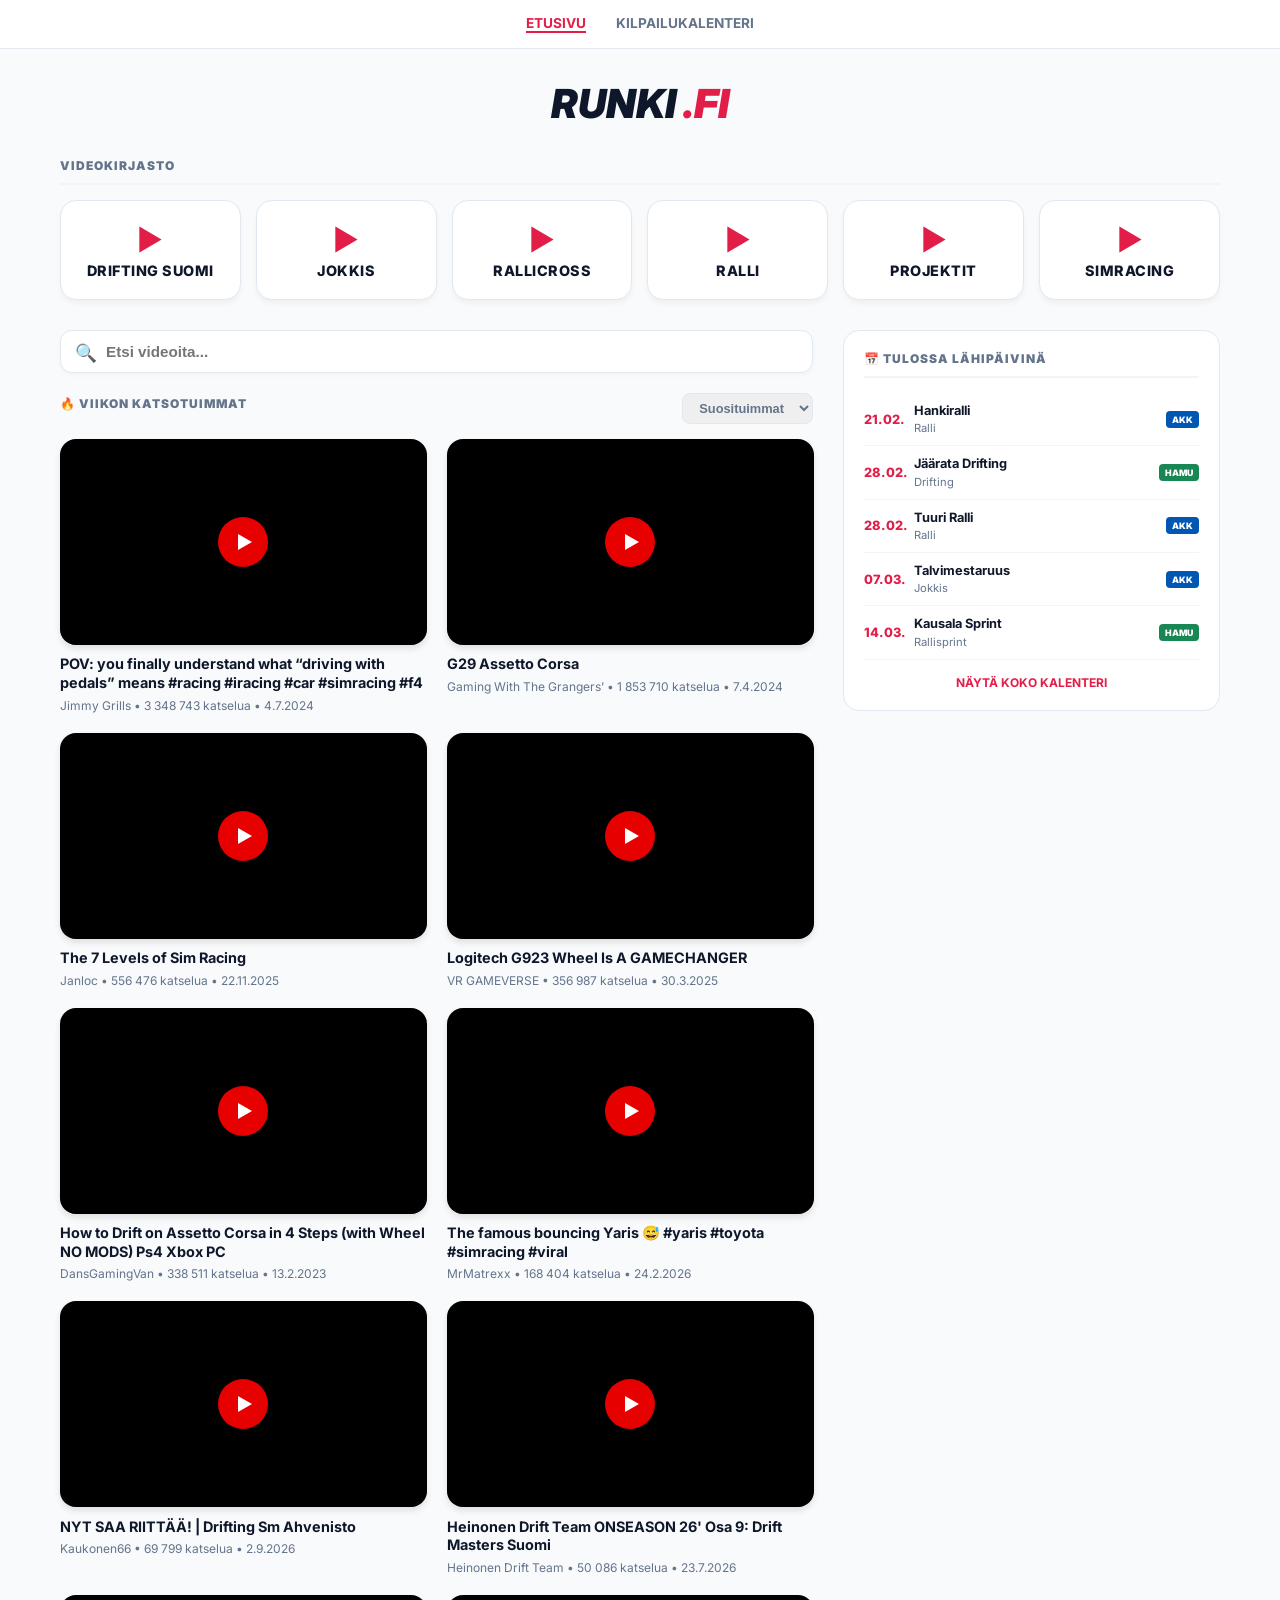
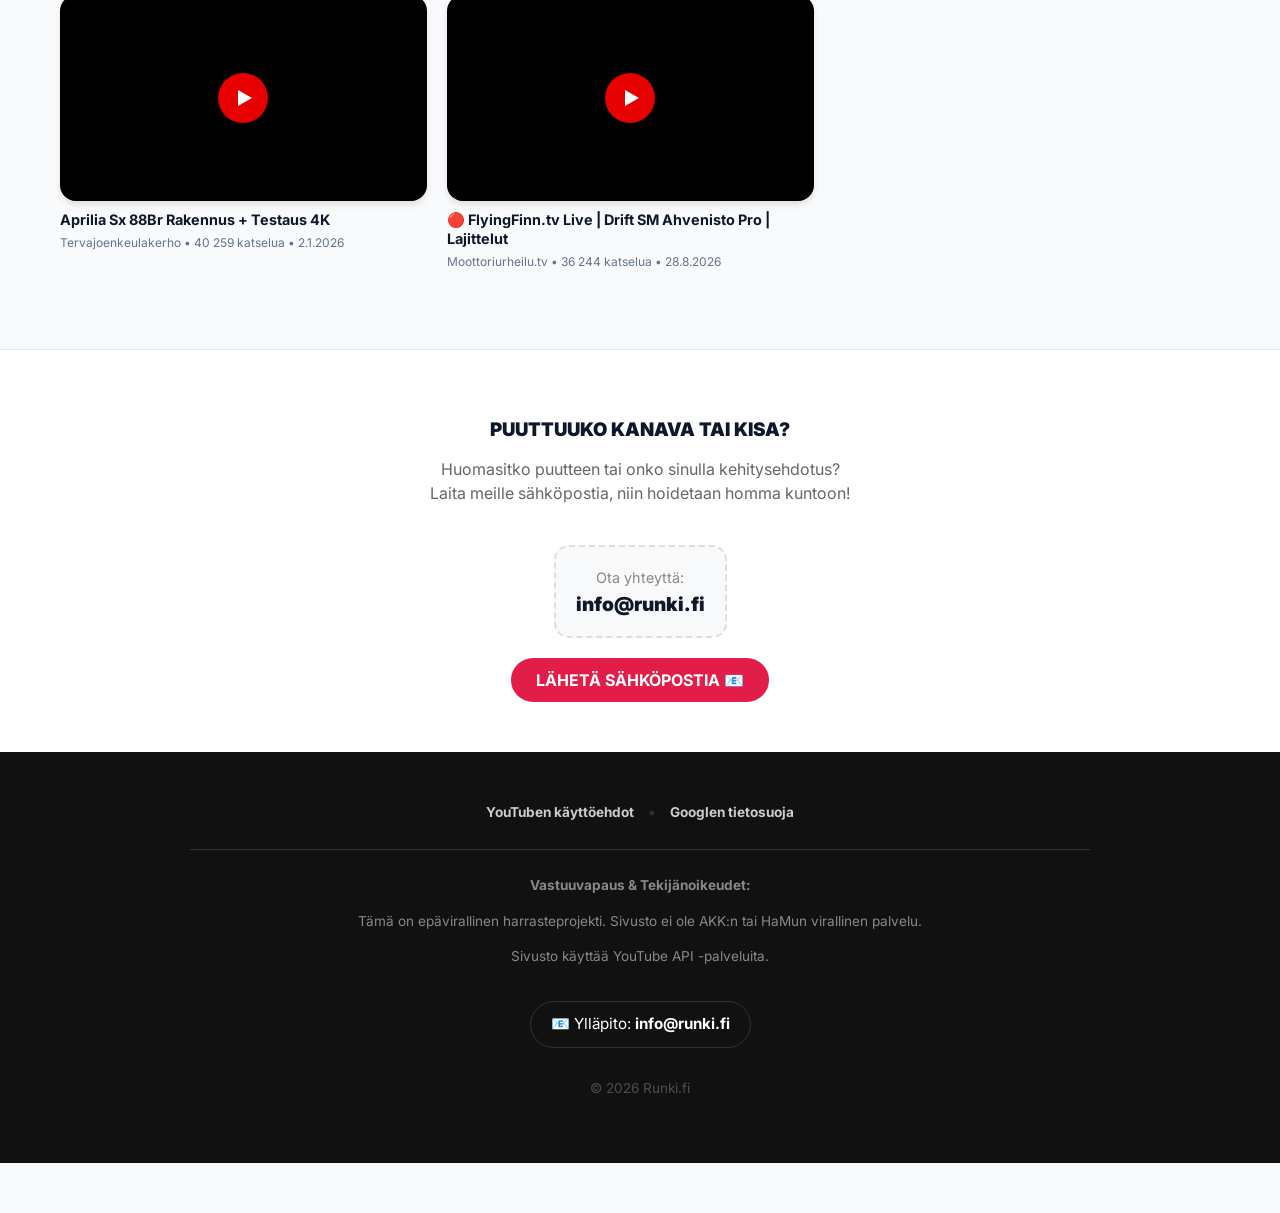
==== commit a7da19af: "deploy: d39d0e679bba8c06a19bcd6d6e987c29d57bf135" ====
--- a/index.html
+++ b/index.html
@@ -262,8 +262,8 @@
     </footer>
 
     <script>
-        const videoData = {"Drifting Suomi": [{"id": "XUr9nOEz76A", "title": "OIKEA DRIFTINGIN MEKKA! #drift #suomi #finland", "channel": "FULLGAS MOTORSPORT", "date": "2026-10-04T08:16:51Z", "views": "13 232", "viewCountRaw": 13232}, {"id": "jwxJkpNWXJ4", "title": "Drift masters 2026 finaalit tunnelmia\ud83d\udcab #cars #carshorts #suomi #explore #drifting", "channel": "Lewap", "date": "2026-10-01T01:11:45Z", "views": "1 303", "viewCountRaw": 1303}, {"id": "GCHpuEKz0fg", "title": "L\u00e4hdettiin ajamaan Pro luokkaan | Drift SM Pro | SSC Drift Series", "channel": "Rocky Slayer ATV", "date": "2026-09-19T09:30:04Z", "views": "5 074", "viewCountRaw": 5074}, {"id": "cRgqUbmN-0A", "title": "DRIFT CREW BACKSTAGE\ud83c\udfce\ufe0f\ud83c\uddeb\ud83c\uddee #nordicnotes #suomi #drift #bmw #motosport #carculture #e46 # #automobile", "channel": "Nordic Notes | Belarus in Finland ", "date": "2026-09-10T15:40:09Z", "views": "1 113", "viewCountRaw": 1113}, {"id": "EUXZnoOUdDo", "title": "NYT SAA RIITT\u00c4\u00c4! | Drifting Sm Ahvenisto", "channel": "Kaukonen66", "date": "2026-09-02T13:59:00Z", "views": "69 781", "viewCountRaw": 69781}, {"id": "JHsnEFZGwXU", "title": "Venetsia Drifting Kokkola #assettocorsa #blacksmoke #suomi #drifting #shorts", "channel": "EbaloDrift", "date": "2026-08-30T17:24:30Z", "views": "1 303", "viewCountRaw": 1303}, {"id": "hyfYB0_TSRs", "title": "\ud83d\udd34 FlyingFinn.tv Live | Drift SM Ahvenisto Pro | Lajittelut", "channel": "Moottoriurheilu.tv", "date": "2026-08-28T15:00:21Z", "views": "36 237", "viewCountRaw": 36237}, {"id": "MUkzbKsHbuE", "title": "SSC Drift Series - RD2 - Kokkola Venetsia Drifting Comeback - Perjantai", "channel": "Sixth Sense Collective", "date": "2026-08-21T19:02:07Z", "views": "16 312", "viewCountRaw": 16312}, {"id": "9VfZFVyYaCM", "title": "DRIFT SM PRO PES\u00c4M\u00c4KI. TAIPALMAA MOTORSPORT", "channel": "Taipalmaa Motorsport", "date": "2026-08-08T06:00:04Z", "views": "3 796", "viewCountRaw": 3796}, {"id": "hup8McyvSAU", "title": "Drift Sm pes\u00e4m\u00e4ki 2026.", "channel": "Markkola Motorsport", "date": "2026-08-03T18:15:31Z", "views": "3 773", "viewCountRaw": 3773}], "Jokkis": [{"id": "XF6JsjcmpGY", "title": "JM SM Liiga 2026 Lohko E Er\u00e43 l\u00e4ht\u00f63", "channel": "RomukuljetusFIteam", "date": "2026-10-14T14:00:39Z", "views": "130", "viewCountRaw": 130}, {"id": "pB5ZmAmWcus", "title": "JM-SM LIIGA! [MOOTTORI TUHO]", "channel": "Per\u00e4l\u00e4 RX", "date": "2026-10-13T15:08:14Z", "views": "16 568", "viewCountRaw": 16568}, {"id": "RtDOctCaWXM", "title": "JM SM Liiga 2026 Lohko E Er\u00e43 l\u00e4ht\u00f62", "channel": "RomukuljetusFIteam", "date": "2026-10-10T10:00:38Z", "views": "95", "viewCountRaw": 95}, {"id": "aIldMgIMa5s", "title": "JM SM Liiga 2026 Lohko E Er\u00e43 l\u00e4ht\u00f61", "channel": "RomukuljetusFIteam", "date": "2026-10-07T12:00:07Z", "views": "162", "viewCountRaw": 162}, {"id": "CyjQrCkXrpM", "title": "JM SM Liiga 2026 Lohko E Er\u00e42 l\u00e4ht\u00f64", "channel": "RomukuljetusFIteam", "date": "2026-10-03T09:00:03Z", "views": "231", "viewCountRaw": 231}, {"id": "pLaEvpeM1qE", "title": "JM SM Liiga 2026 Lohko E Er\u00e42 l\u00e4ht\u00f63", "channel": "RomukuljetusFIteam", "date": "2026-09-30T13:00:37Z", "views": "182", "viewCountRaw": 182}, {"id": "b1gyshdD2K0", "title": "JM SM Liiga 2026 Lohko E Er\u00e42 l\u00e4ht\u00f62", "channel": "RomukuljetusFIteam", "date": "2026-09-26T09:00:35Z", "views": "169", "viewCountRaw": 169}, {"id": "7Yp6Xy3oNh4", "title": "JM SM Liiga 2026. Topi Vuorinen 21T Team Crent ", "channel": "P.A. Racing", "date": "2026-09-25T18:42:24Z", "views": "116", "viewCountRaw": 116}, {"id": "GH1VdcbJN3w", "title": "JM SM Liiga 2026 Lohko E Er\u00e42 l\u00e4ht\u00f61", "channel": "RomukuljetusFIteam", "date": "2026-09-23T13:00:21Z", "views": "328", "viewCountRaw": 328}, {"id": "AGSqNBi9Ng8", "title": "Huling Lipad ni Jm Air Sanoria sa SM ARENA MOA @ Davao \ud83c\udfc0\ud83d\ude4c #basketball #highlights #slamdunk", "channel": "NDD TV 15", "date": "2026-09-20T01:43:06Z", "views": "35 278", "viewCountRaw": 35278}], "Rallicross": [{"id": "zlM7buJxMdQ", "title": "Rallycross SuperCar Crash \ud83d\udca5 | Rallicross SM Hyvink\u00e4\u00e4 2022 \ud83c\uddeb\ud83c\uddee", "channel": "Tomi Kyt\u00f6maa", "date": "2026-10-11T05:46:24Z", "views": "1 914", "viewCountRaw": 1914}, {"id": "gG-__eLHWME", "title": "Rallycross SM Kouvola 2021\ud83c\uddeb\ud83c\uddee", "channel": "Tomi Kyt\u00f6maa", "date": "2026-09-29T10:03:24Z", "views": "2 133", "viewCountRaw": 2133}, {"id": "6Bl4s-Md-S4", "title": "Rallicross Sm Jalasj\u00e4rvi 2026 - Silvasti Motorsport - The Red RX", "channel": "Silvasti Motorsport", "date": "2026-09-25T13:00:22Z", "views": "7 406", "viewCountRaw": 7406}, {"id": "vVG2ZqSnQcw", "title": "Rallycross SM Kouvola 2021\ud83c\udfc1\ud83c\uddeb\ud83c\uddee", "channel": "Tomi Kyt\u00f6maa", "date": "2026-09-22T10:10:52Z", "views": "8 002", "viewCountRaw": 8002}, {"id": "-Uf6fgblBeE", "title": "Janne Viitikko Finnish Rallycross Championship Datsun Finn #rallicross #rallycross", "channel": "Rallicross Suomi", "date": "2026-09-18T17:46:05Z", "views": "16 855", "viewCountRaw": 16855}, {"id": "gDEawOH3Qjk", "title": "INSIDE osa 2: Rallicross SM 5.9.26 Jalasj\u00e4rvi #rallicrosssm #murtoharju", "channel": "Tuomas Ven\u00e4l\u00e4inen RX", "date": "2026-09-14T14:00:14Z", "views": "3 852", "viewCountRaw": 3852}, {"id": "ieiqUb1d5m0", "title": "Rallycross SM &amp; RallyX Nordic Kouvola 2019\ud83c\udfc1", "channel": "Tomi Kyt\u00f6maa", "date": "2026-09-08T04:28:16Z", "views": "5 718", "viewCountRaw": 5718}, {"id": "24uttPc65ng", "title": "Rallicross SM RND 6 Jalasj\u00e4rvi | Varikko P\u00f6lin\u00f6it\u00e4", "channel": "Rallicross Podcast", "date": "2026-09-07T17:20:54Z", "views": "5 078", "viewCountRaw": 5078}, {"id": "9SsNQkNbVXQ", "title": "INSIDE osa 1: Rallicross SM 5.9.26 Jalasj\u00e4rvi #rallicrosssm #murtoharju", "channel": "Tuomas Ven\u00e4l\u00e4inen RX", "date": "2026-09-07T15:30:11Z", "views": "4 999", "viewCountRaw": 4999}, {"id": "K-OM194kkdQ", "title": "Rallicross Sm Jalasj\u00e4rvi -26 Alkuer\u00e4 1.", "channel": "Roope Rinta", "date": "2026-09-06T18:54:33Z", "views": "1 699", "viewCountRaw": 1699}], "Ralli": [{"id": "AMxBnmRcr-M", "title": "Puumala ralli 3.10.2026 VW Golf GTI MK 1 Tikanm\u00e4ki- Tikanm\u00e4ki", "channel": "Tomi Tikanm\u00e4ki Saabworks Finland", "date": "2026-10-06T10:39:13Z", "views": "449", "viewCountRaw": 449}, {"id": "iaz07DP0v2o", "title": "Puumala Ralli 03.10.2026, Loud Cars!", "channel": "JPeltsi", "date": "2026-10-04T09:00:04Z", "views": "12 510", "viewCountRaw": 12510}, {"id": "r29eO-1woQ0", "title": "Puumala Ralli 2026 /Crashes/mistakes/", "channel": "Per\u00e4Tielle Motorsport Videos", "date": "2026-10-04T07:54:04Z", "views": "9 434", "viewCountRaw": 9434}, {"id": "LiWwTcwsSWE", "title": "Puumala Ralli 2026 (Crashes &amp; Actions)", "channel": "HEHERI2", "date": "2026-10-04T05:46:36Z", "views": "17 956", "viewCountRaw": 17956}, {"id": "yanumj-8k0I", "title": "Puumala Ralli 2026, F-Cup || Crash &amp; Close Calls ||", "channel": "Huhtala Rallymedia", "date": "2026-10-03T15:21:04Z", "views": "7 419", "viewCountRaw": 7419}, {"id": "A4wgDuXZN30", "title": "SM Porvoon Autopalvelu Ralli 2026 || Crash, 3 off&#39;s &amp; Action ||", "channel": "Huhtala Rallymedia", "date": "2026-09-26T16:44:26Z", "views": "8 467", "viewCountRaw": 8467}, {"id": "gJf7d1YhCaw", "title": "Hojo Hojo -ralli 5.8.26 - F-Cup - Tuusniemi", "channel": "JENT Motorsport Video", "date": "2026-09-06T12:18:45Z", "views": "2 747", "viewCountRaw": 2747}, {"id": "MANqfUYn-jU", "title": "Viihdekeskus Hojo Hojo Ralli 2026, Action!", "channel": "Tergu Rally Videos", "date": "2026-09-05T16:07:03Z", "views": "15 861", "viewCountRaw": 15861}, {"id": "3VzRECVKK80", "title": "Lahti Historic Rally 2026 Saturday - Crashes &amp; Action", "channel": "JugiTheRock", "date": "2026-08-22T19:12:55Z", "views": "25 986", "viewCountRaw": 25986}, {"id": "d_74-ngT5Bc", "title": "Fixus SM Ralli Kitee 2026 | Crash &amp; Action", "channel": "JK Motorsport", "date": "2026-08-15T16:33:28Z", "views": "20 032", "viewCountRaw": 20032}], "Projektit": [{"id": "U2JU9t21IVI", "title": "moottorin loppukasaus ja kardaanink\u00e4sijarrun rakennus @Sorjone#toyota#hilux #toyotahilux#offroad", "channel": "Sorjone", "date": "2026-10-17T06:35:22Z", "views": "477", "viewCountRaw": 477}, {"id": "dndjv_PoFH4", "title": "LS -MOOTTORIN RAKENNUS DRIFTINGIIN, OSA 1:PURKU. TAIPALMAA MOTORSPORT", "channel": "Taipalmaa Motorsport", "date": "2026-10-17T06:00:21Z", "views": "401", "viewCountRaw": 401}, {"id": "hr0v9z7YuwI", "title": "KILPA-AUTON MOOTTORIN KASAUS OSA 1. -Taipalmaa Motorsport", "channel": "Taipalmaa Motorsport", "date": "2026-03-07T07:00:36Z", "views": "5 495", "viewCountRaw": 5495}, {"id": "1udeLmrrd3g", "title": "Aprilia Sx 88Br Rakennus + Testaus 4K", "channel": "Tervajoenkeulakerho", "date": "2026-01-02T13:00:05Z", "views": "40 145", "viewCountRaw": 40145}, {"id": "7p3wZQ6BVw4", "title": "Moottorin rakennus vinkkej\u00e4 ja perusasioita", "channel": "Piipappaa paja", "date": "2025-10-11T13:33:14Z", "views": "2 033", "viewCountRaw": 2033}, {"id": "imLmJg13SFI", "title": "Doku ATV Moottorin rakennus osa 2 KUINKA PALJON TULI TEHOA?", "channel": "Doku ATV", "date": "2025-06-12T11:01:14Z", "views": "2 158", "viewCountRaw": 2158}, {"id": "9qOz5rdyraQ", "title": "BMW e46 drift build S1E1 / Moottorin rakennus", "channel": "Racing Team Village Freaks", "date": "2025-04-12T11:10:29Z", "views": "159", "viewCountRaw": 159}, {"id": "-LS41p4Rv18", "title": "Doku ATV Moottorin rakennus osa 1 LIS\u00c4\u00c4 TEHOA CFMOTOON?", "channel": "Doku ATV", "date": "2025-04-11T11:00:00Z", "views": "2 514", "viewCountRaw": 2514}, {"id": "MxDBHgEYFrY", "title": "[ JOKKIS ] GOLFFILAISEN KANNEN PORTTAUS!", "channel": "Per\u00e4l\u00e4 RX", "date": "2024-11-09T07:00:17Z", "views": "18 428", "viewCountRaw": 18428}, {"id": "4RFFBhnrj1w", "title": "Moottorin Rakennus ja Uusi Penkitys! | Testeihin Valmis.", "channel": "PhooliVlog", "date": "2024-06-01T06:00:00Z", "views": "27 473", "viewCountRaw": 27473}], "Simracing": [{"id": "JHsnEFZGwXU", "title": "Venetsia Drifting Kokkola #assettocorsa #blacksmoke #suomi #drifting #shorts", "channel": "EbaloDrift", "date": "2026-08-30T17:24:30Z", "views": "1 303", "viewCountRaw": 1303}, {"id": "WNGAKtygW6g", "title": "The famous bouncing Yaris  \ud83d\ude05 #yaris #toyota #simracing #viral", "channel": "MrMatrexx", "date": "2026-02-24T19:45:06Z", "views": "168 187", "viewCountRaw": 168187}, {"id": "LVXjKkEyBoI", "title": "The 7 Levels of Sim Racing", "channel": "Janloc", "date": "2025-11-22T09:48:18Z", "views": "555 002", "viewCountRaw": 555002}, {"id": "ZVAC-acZdm8", "title": "Driftmasters Finland Driftgames Supra #drifting #assettocorsa #drift ##simracing #simdrifting #dmec", "channel": "Jeremy_Sixx", "date": "2025-06-07T23:35:30Z", "views": "2 230", "viewCountRaw": 2230}, {"id": "-GbRuA5RBaA", "title": "Logitech G923 Wheel Is A GAMECHANGER", "channel": "VR GAMEVERSE", "date": "2025-03-30T14:48:12Z", "views": "356 771", "viewCountRaw": 356771}, {"id": "silND6qxbis", "title": "POV: you finally understand what \u201cdriving with pedals\u201d means #racing #iracing #car #simracing #f4", "channel": "Jimmy Grills", "date": "2024-07-04T09:01:29Z", "views": "3 348 011", "viewCountRaw": 3348011}, {"id": "EqHqE0lWdcY", "title": "G29 Assetto Corsa", "channel": "Gaming With The Grangers\u2019", "date": "2024-04-07T22:39:01Z", "views": "1 851 289", "viewCountRaw": 1851289}, {"id": "2bn52TX7NxM", "title": "How to Drift on Assetto Corsa in 4 Steps (with Wheel NO MODS) Ps4 Xbox PC", "channel": "DansGamingVan", "date": "2023-02-13T17:00:02Z", "views": "338 193", "viewCountRaw": 338193}, {"id": "j-p4VrwWTp4", "title": "Finnish Simracing United (FiSU)", "channel": "Finnish Simracing United", "date": "2018-03-02T16:27:57Z", "views": "1 329", "viewCountRaw": 1329}]};
-        const topVideos = [{"channel": "Jimmy Grills", "date": "2024-07-04T09:01:29Z", "id": "silND6qxbis", "title": "POV: you finally understand what \u201cdriving with pedals\u201d means #racing #iracing #car #simracing #f4", "viewCountRaw": 3348011, "views": "3 348 011"}, {"channel": "Gaming With The Grangers\u2019", "date": "2024-04-07T22:39:01Z", "id": "EqHqE0lWdcY", "title": "G29 Assetto Corsa", "viewCountRaw": 1851289, "views": "1 851 289"}, {"channel": "Janloc", "date": "2025-11-22T09:48:18Z", "id": "LVXjKkEyBoI", "title": "The 7 Levels of Sim Racing", "viewCountRaw": 555002, "views": "555 002"}, {"channel": "VR GAMEVERSE", "date": "2025-03-30T14:48:12Z", "id": "-GbRuA5RBaA", "title": "Logitech G923 Wheel Is A GAMECHANGER", "viewCountRaw": 356771, "views": "356 771"}, {"channel": "DansGamingVan", "date": "2023-02-13T17:00:02Z", "id": "2bn52TX7NxM", "title": "How to Drift on Assetto Corsa in 4 Steps (with Wheel NO MODS) Ps4 Xbox PC", "viewCountRaw": 338193, "views": "338 193"}, {"channel": "MrMatrexx", "date": "2026-02-24T19:45:06Z", "id": "WNGAKtygW6g", "title": "The famous bouncing Yaris  \ud83d\ude05 #yaris #toyota #simracing #viral", "viewCountRaw": 168187, "views": "168 187"}, {"channel": "Kaukonen66", "date": "2026-09-02T13:59:00Z", "id": "EUXZnoOUdDo", "title": "NYT SAA RIITT\u00c4\u00c4! | Drifting Sm Ahvenisto", "viewCountRaw": 69781, "views": "69 781"}, {"channel": "Tervajoenkeulakerho", "date": "2026-01-02T13:00:05Z", "id": "1udeLmrrd3g", "title": "Aprilia Sx 88Br Rakennus + Testaus 4K", "viewCountRaw": 40145, "views": "40 145"}, {"channel": "Moottoriurheilu.tv", "date": "2026-08-28T15:00:21Z", "id": "hyfYB0_TSRs", "title": "\ud83d\udd34 FlyingFinn.tv Live | Drift SM Ahvenisto Pro | Lajittelut", "viewCountRaw": 36237, "views": "36 237"}, {"channel": "NDD TV 15", "date": "2026-09-20T01:43:06Z", "id": "AGSqNBi9Ng8", "title": "Huling Lipad ni Jm Air Sanoria sa SM ARENA MOA @ Davao \ud83c\udfc0\ud83d\ude4c #basketball #highlights #slamdunk", "viewCountRaw": 35278, "views": "35 278"}];
+        const videoData = {"Drifting Suomi": [{"id": "XUr9nOEz76A", "title": "OIKEA DRIFTINGIN MEKKA! #drift #suomi #finland", "channel": "FULLGAS MOTORSPORT", "date": "2026-10-04T08:16:51Z", "views": "13 326", "viewCountRaw": 13326}, {"id": "cRgqUbmN-0A", "title": "DRIFT CREW BACKSTAGE\ud83c\udfce\ufe0f\ud83c\uddeb\ud83c\uddee #nordicnotes #suomi #drift #bmw #motosport #carculture #e46 # #automobile", "channel": "Nordic Notes | Belarus in Finland ", "date": "2026-09-10T15:40:09Z", "views": "1 114", "viewCountRaw": 1114}, {"id": "EUXZnoOUdDo", "title": "NYT SAA RIITT\u00c4\u00c4! | Drifting Sm Ahvenisto", "channel": "Kaukonen66", "date": "2026-09-02T13:59:00Z", "views": "69 799", "viewCountRaw": 69799}, {"id": "JHsnEFZGwXU", "title": "Venetsia Drifting Kokkola #assettocorsa #blacksmoke #suomi #drifting #shorts", "channel": "EbaloDrift", "date": "2026-08-30T17:24:30Z", "views": "1 303", "viewCountRaw": 1303}, {"id": "hyfYB0_TSRs", "title": "\ud83d\udd34 FlyingFinn.tv Live | Drift SM Ahvenisto Pro | Lajittelut", "channel": "Moottoriurheilu.tv", "date": "2026-08-28T15:00:21Z", "views": "36 244", "viewCountRaw": 36244}, {"id": "MUkzbKsHbuE", "title": "SSC Drift Series - RD2 - Kokkola Venetsia Drifting Comeback - Perjantai", "channel": "Sixth Sense Collective", "date": "2026-08-21T19:02:07Z", "views": "16 313", "viewCountRaw": 16313}, {"id": "9VfZFVyYaCM", "title": "DRIFT SM PRO PES\u00c4M\u00c4KI. TAIPALMAA MOTORSPORT", "channel": "Taipalmaa Motorsport", "date": "2026-08-08T06:00:04Z", "views": "3 807", "viewCountRaw": 3807}, {"id": "hup8McyvSAU", "title": "Drift Sm pes\u00e4m\u00e4ki 2026.", "channel": "Markkola Motorsport", "date": "2026-08-03T18:15:31Z", "views": "3 776", "viewCountRaw": 3776}, {"id": "hCME5NGKzIA", "title": "Heinonen Drift Team ONSEASON 26&#39; Osa 9: Drift Masters Suomi", "channel": "Heinonen Drift Team", "date": "2026-07-23T18:23:39Z", "views": "50 086", "viewCountRaw": 50086}, {"id": "rtTQ3YvrQ3U", "title": "KAUDEN KOLMAS DRIFTING KISA - Drift SM Pro2", "channel": "Garagster", "date": "2026-07-16T15:06:33Z", "views": "3 686", "viewCountRaw": 3686}], "Jokkis": [{"id": "1Jo1rWFPADQ", "title": "JM SM Liiga 2026 Lohko E Er\u00e43 l\u00e4ht\u00f64", "channel": "RomukuljetusFIteam", "date": "2026-10-17T09:00:11Z", "views": "39", "viewCountRaw": 39}, {"id": "XF6JsjcmpGY", "title": "JM SM Liiga 2026 Lohko E Er\u00e43 l\u00e4ht\u00f63", "channel": "RomukuljetusFIteam", "date": "2026-10-14T14:00:39Z", "views": "151", "viewCountRaw": 151}, {"id": "pB5ZmAmWcus", "title": "JM-SM LIIGA! [MOOTTORI TUHO]", "channel": "Per\u00e4l\u00e4 RX", "date": "2026-10-13T15:08:14Z", "views": "17 335", "viewCountRaw": 17335}, {"id": "RtDOctCaWXM", "title": "JM SM Liiga 2026 Lohko E Er\u00e43 l\u00e4ht\u00f62", "channel": "RomukuljetusFIteam", "date": "2026-10-10T10:00:38Z", "views": "105", "viewCountRaw": 105}, {"id": "aIldMgIMa5s", "title": "JM SM Liiga 2026 Lohko E Er\u00e43 l\u00e4ht\u00f61", "channel": "RomukuljetusFIteam", "date": "2026-10-07T12:00:07Z", "views": "167", "viewCountRaw": 167}, {"id": "CyjQrCkXrpM", "title": "JM SM Liiga 2026 Lohko E Er\u00e42 l\u00e4ht\u00f64", "channel": "RomukuljetusFIteam", "date": "2026-10-03T09:00:03Z", "views": "237", "viewCountRaw": 237}, {"id": "pLaEvpeM1qE", "title": "JM SM Liiga 2026 Lohko E Er\u00e42 l\u00e4ht\u00f63", "channel": "RomukuljetusFIteam", "date": "2026-09-30T13:00:37Z", "views": "185", "viewCountRaw": 185}, {"id": "b1gyshdD2K0", "title": "JM SM Liiga 2026 Lohko E Er\u00e42 l\u00e4ht\u00f62", "channel": "RomukuljetusFIteam", "date": "2026-09-26T09:00:35Z", "views": "171", "viewCountRaw": 171}, {"id": "7Yp6Xy3oNh4", "title": "JM SM Liiga 2026. Topi Vuorinen 21T Team Crent ", "channel": "P.A. Racing", "date": "2026-09-25T18:42:24Z", "views": "116", "viewCountRaw": 116}, {"id": "GH1VdcbJN3w", "title": "JM SM Liiga 2026 Lohko E Er\u00e42 l\u00e4ht\u00f61", "channel": "RomukuljetusFIteam", "date": "2026-09-23T13:00:21Z", "views": "329", "viewCountRaw": 329}], "Rallicross": [{"id": "MjHYF-PG8q0", "title": "Rallycross SuperCars Flat Out \ud83d\udd25 | Rallycross SM Hyvink\u00e4\u00e4 2022 \ud83c\uddeb\ud83c\uddee", "channel": "Tomi Kyt\u00f6maa", "date": "2026-10-18T05:56:39Z", "views": "867", "viewCountRaw": 867}, {"id": "zlM7buJxMdQ", "title": "Rallycross SuperCar Crash \ud83d\udca5 | Rallycross SM Hyvink\u00e4\u00e4 2022 \ud83c\uddeb\ud83c\uddee", "channel": "Tomi Kyt\u00f6maa", "date": "2026-10-11T05:46:24Z", "views": "1 936", "viewCountRaw": 1936}, {"id": "gG-__eLHWME", "title": "Rallycross SM Kouvola 2021\ud83c\uddeb\ud83c\uddee", "channel": "Tomi Kyt\u00f6maa", "date": "2026-09-29T10:03:24Z", "views": "2 135", "viewCountRaw": 2135}, {"id": "6Bl4s-Md-S4", "title": "Rallicross Sm Jalasj\u00e4rvi 2026 - Silvasti Motorsport - The Red RX", "channel": "Silvasti Motorsport", "date": "2026-09-25T13:00:22Z", "views": "7 445", "viewCountRaw": 7445}, {"id": "vVG2ZqSnQcw", "title": "Rallycross SM Kouvola 2021\ud83c\udfc1\ud83c\uddeb\ud83c\uddee", "channel": "Tomi Kyt\u00f6maa", "date": "2026-09-22T10:10:52Z", "views": "8 074", "viewCountRaw": 8074}, {"id": "-Uf6fgblBeE", "title": "Janne Viitikko Finnish Rallycross Championship Datsun Finn #rallicross #rallycross", "channel": "Rallicross Suomi", "date": "2026-09-18T17:46:05Z", "views": "17 591", "viewCountRaw": 17591}, {"id": "gDEawOH3Qjk", "title": "INSIDE osa 2: Rallicross SM 5.9.26 Jalasj\u00e4rvi #rallicrosssm #murtoharju", "channel": "Tuomas Ven\u00e4l\u00e4inen RX", "date": "2026-09-14T14:00:14Z", "views": "3 853", "viewCountRaw": 3853}, {"id": "ieiqUb1d5m0", "title": "Rallycross SM &amp; RallyX Nordic Kouvola 2019\ud83c\udfc1", "channel": "Tomi Kyt\u00f6maa", "date": "2026-09-08T04:28:16Z", "views": "5 762", "viewCountRaw": 5762}, {"id": "24uttPc65ng", "title": "Rallicross SM RND 6 Jalasj\u00e4rvi | Varikko P\u00f6lin\u00f6it\u00e4", "channel": "Rallicross Podcast", "date": "2026-09-07T17:20:54Z", "views": "5 082", "viewCountRaw": 5082}, {"id": "9SsNQkNbVXQ", "title": "INSIDE osa 1: Rallicross SM 5.9.26 Jalasj\u00e4rvi #rallicrosssm #murtoharju", "channel": "Tuomas Ven\u00e4l\u00e4inen RX", "date": "2026-09-07T15:30:11Z", "views": "5 003", "viewCountRaw": 5003}], "Ralli": [{"id": "AMxBnmRcr-M", "title": "Puumala ralli 3.10.2026 VW Golf GTI MK 1 Tikanm\u00e4ki- Tikanm\u00e4ki", "channel": "Tomi Tikanm\u00e4ki Saabworks Finland", "date": "2026-10-06T10:39:13Z", "views": "454", "viewCountRaw": 454}, {"id": "iaz07DP0v2o", "title": "Puumala Ralli 03.10.2026, Loud Cars!", "channel": "JPeltsi", "date": "2026-10-04T09:00:04Z", "views": "12 712", "viewCountRaw": 12712}, {"id": "r29eO-1woQ0", "title": "Puumala Ralli 2026 /Crashes/mistakes/", "channel": "Per\u00e4Tielle Motorsport Videos", "date": "2026-10-04T07:54:04Z", "views": "9 466", "viewCountRaw": 9466}, {"id": "LiWwTcwsSWE", "title": "Puumala Ralli 2026 (Crashes &amp; Actions)", "channel": "HEHERI2", "date": "2026-10-04T05:46:36Z", "views": "18 004", "viewCountRaw": 18004}, {"id": "yanumj-8k0I", "title": "Puumala Ralli 2026, F-Cup || Crash &amp; Close Calls ||", "channel": "Huhtala Rallymedia", "date": "2026-10-03T15:21:04Z", "views": "7 449", "viewCountRaw": 7449}, {"id": "A4wgDuXZN30", "title": "SM Porvoon Autopalvelu Ralli 2026 || Crash, 3 off&#39;s &amp; Action ||", "channel": "Huhtala Rallymedia", "date": "2026-09-26T16:44:26Z", "views": "8 475", "viewCountRaw": 8475}, {"id": "gJf7d1YhCaw", "title": "Hojo Hojo -ralli 5.8.26 - F-Cup - Tuusniemi", "channel": "JENT Motorsport Video", "date": "2026-09-06T12:18:45Z", "views": "2 748", "viewCountRaw": 2748}, {"id": "MANqfUYn-jU", "title": "Viihdekeskus Hojo Hojo Ralli 2026, Action!", "channel": "Tergu Rally Videos", "date": "2026-09-05T16:07:03Z", "views": "15 885", "viewCountRaw": 15885}, {"id": "3VzRECVKK80", "title": "Lahti Historic Rally 2026 Saturday - Crashes &amp; Action", "channel": "JugiTheRock", "date": "2026-08-22T19:12:55Z", "views": "26 059", "viewCountRaw": 26059}, {"id": "d_74-ngT5Bc", "title": "Fixus SM Ralli Kitee 2026 | Crash &amp; Action", "channel": "JK Motorsport", "date": "2026-08-15T16:33:28Z", "views": "20 078", "viewCountRaw": 20078}], "Projektit": [{"id": "U2JU9t21IVI", "title": "moottorin loppukasaus ja kardaanink\u00e4sijarrun rakennus @Sorjone#toyota#hilux #toyotahilux#offroad", "channel": "Sorjone", "date": "2026-10-17T06:35:22Z", "views": "1 309", "viewCountRaw": 1309}, {"id": "dndjv_PoFH4", "title": "LS -MOOTTORIN RAKENNUS DRIFTINGIIN, OSA 1:PURKU. TAIPALMAA MOTORSPORT", "channel": "Taipalmaa Motorsport", "date": "2026-10-17T06:00:21Z", "views": "5 982", "viewCountRaw": 5982}, {"id": "hr0v9z7YuwI", "title": "KILPA-AUTON MOOTTORIN KASAUS OSA 1. -Taipalmaa Motorsport", "channel": "Taipalmaa Motorsport", "date": "2026-03-07T07:00:36Z", "views": "5 503", "viewCountRaw": 5503}, {"id": "1udeLmrrd3g", "title": "Aprilia Sx 88Br Rakennus + Testaus 4K", "channel": "Tervajoenkeulakerho", "date": "2026-01-02T13:00:05Z", "views": "40 259", "viewCountRaw": 40259}, {"id": "7p3wZQ6BVw4", "title": "Moottorin rakennus vinkkej\u00e4 ja perusasioita", "channel": "Piipappaa paja", "date": "2025-10-11T13:33:14Z", "views": "2 034", "viewCountRaw": 2034}, {"id": "imLmJg13SFI", "title": "Doku ATV Moottorin rakennus osa 2 KUINKA PALJON TULI TEHOA?", "channel": "Doku ATV", "date": "2025-06-12T11:01:14Z", "views": "2 162", "viewCountRaw": 2162}, {"id": "9qOz5rdyraQ", "title": "BMW e46 drift build S1E1 / Moottorin rakennus", "channel": "Racing Team Village Freaks", "date": "2025-04-12T11:10:29Z", "views": "159", "viewCountRaw": 159}, {"id": "-LS41p4Rv18", "title": "Doku ATV Moottorin rakennus osa 1 LIS\u00c4\u00c4 TEHOA CFMOTOON?", "channel": "Doku ATV", "date": "2025-04-11T11:00:00Z", "views": "2 517", "viewCountRaw": 2517}, {"id": "MxDBHgEYFrY", "title": "[ JOKKIS ] GOLFFILAISEN KANNEN PORTTAUS!", "channel": "Per\u00e4l\u00e4 RX", "date": "2024-11-09T07:00:17Z", "views": "18 435", "viewCountRaw": 18435}, {"id": "4RFFBhnrj1w", "title": "Moottorin Rakennus ja Uusi Penkitys! | Testeihin Valmis.", "channel": "PhooliVlog", "date": "2024-06-01T06:00:00Z", "views": "27 473", "viewCountRaw": 27473}], "Simracing": [{"id": "JHsnEFZGwXU", "title": "Venetsia Drifting Kokkola #assettocorsa #blacksmoke #suomi #drifting #shorts", "channel": "EbaloDrift", "date": "2026-08-30T17:24:30Z", "views": "1 303", "viewCountRaw": 1303}, {"id": "WNGAKtygW6g", "title": "The famous bouncing Yaris  \ud83d\ude05 #yaris #toyota #simracing #viral", "channel": "MrMatrexx", "date": "2026-02-24T19:45:06Z", "views": "168 404", "viewCountRaw": 168404}, {"id": "LVXjKkEyBoI", "title": "The 7 Levels of Sim Racing", "channel": "Janloc", "date": "2025-11-22T09:48:18Z", "views": "556 476", "viewCountRaw": 556476}, {"id": "ZVAC-acZdm8", "title": "Driftmasters Finland Driftgames Supra #drifting #assettocorsa #drift ##simracing #simdrifting #dmec", "channel": "Jeremy_Sixx", "date": "2025-06-07T23:35:30Z", "views": "2 231", "viewCountRaw": 2231}, {"id": "-GbRuA5RBaA", "title": "Logitech G923 Wheel Is A GAMECHANGER", "channel": "VR GAMEVERSE", "date": "2025-03-30T14:48:12Z", "views": "356 987", "viewCountRaw": 356987}, {"id": "silND6qxbis", "title": "POV: you finally understand what \u201cdriving with pedals\u201d means #racing #iracing #car #simracing #f4", "channel": "Jimmy Grills", "date": "2024-07-04T09:01:29Z", "views": "3 348 743", "viewCountRaw": 3348743}, {"id": "EqHqE0lWdcY", "title": "G29 Assetto Corsa", "channel": "Gaming With The Grangers\u2019", "date": "2024-04-07T22:39:01Z", "views": "1 853 710", "viewCountRaw": 1853710}, {"id": "2bn52TX7NxM", "title": "How to Drift on Assetto Corsa in 4 Steps (with Wheel NO MODS) Ps4 Xbox PC", "channel": "DansGamingVan", "date": "2023-02-13T17:00:02Z", "views": "338 511", "viewCountRaw": 338511}, {"id": "j-p4VrwWTp4", "title": "Finnish Simracing United (FiSU)", "channel": "Finnish Simracing United", "date": "2018-03-02T16:27:57Z", "views": "1 329", "viewCountRaw": 1329}]};
+        const topVideos = [{"channel": "Jimmy Grills", "date": "2024-07-04T09:01:29Z", "id": "silND6qxbis", "title": "POV: you finally understand what \u201cdriving with pedals\u201d means #racing #iracing #car #simracing #f4", "viewCountRaw": 3348743, "views": "3 348 743"}, {"channel": "Gaming With The Grangers\u2019", "date": "2024-04-07T22:39:01Z", "id": "EqHqE0lWdcY", "title": "G29 Assetto Corsa", "viewCountRaw": 1853710, "views": "1 853 710"}, {"channel": "Janloc", "date": "2025-11-22T09:48:18Z", "id": "LVXjKkEyBoI", "title": "The 7 Levels of Sim Racing", "viewCountRaw": 556476, "views": "556 476"}, {"channel": "VR GAMEVERSE", "date": "2025-03-30T14:48:12Z", "id": "-GbRuA5RBaA", "title": "Logitech G923 Wheel Is A GAMECHANGER", "viewCountRaw": 356987, "views": "356 987"}, {"channel": "DansGamingVan", "date": "2023-02-13T17:00:02Z", "id": "2bn52TX7NxM", "title": "How to Drift on Assetto Corsa in 4 Steps (with Wheel NO MODS) Ps4 Xbox PC", "viewCountRaw": 338511, "views": "338 511"}, {"channel": "MrMatrexx", "date": "2026-02-24T19:45:06Z", "id": "WNGAKtygW6g", "title": "The famous bouncing Yaris  \ud83d\ude05 #yaris #toyota #simracing #viral", "viewCountRaw": 168404, "views": "168 404"}, {"channel": "Kaukonen66", "date": "2026-09-02T13:59:00Z", "id": "EUXZnoOUdDo", "title": "NYT SAA RIITT\u00c4\u00c4! | Drifting Sm Ahvenisto", "viewCountRaw": 69799, "views": "69 799"}, {"channel": "Heinonen Drift Team", "date": "2026-07-23T18:23:39Z", "id": "hCME5NGKzIA", "title": "Heinonen Drift Team ONSEASON 26\u0026#39; Osa 9: Drift Masters Suomi", "viewCountRaw": 50086, "views": "50 086"}, {"channel": "Tervajoenkeulakerho", "date": "2026-01-02T13:00:05Z", "id": "1udeLmrrd3g", "title": "Aprilia Sx 88Br Rakennus + Testaus 4K", "viewCountRaw": 40259, "views": "40 259"}, {"channel": "Moottoriurheilu.tv", "date": "2026-08-28T15:00:21Z", "id": "hyfYB0_TSRs", "title": "\ud83d\udd34 FlyingFinn.tv Live | Drift SM Ahvenisto Pro | Lajittelut", "viewCountRaw": 36244, "views": "36 244"}];
     </script>
     <script src="script.js"></script>
 </body>
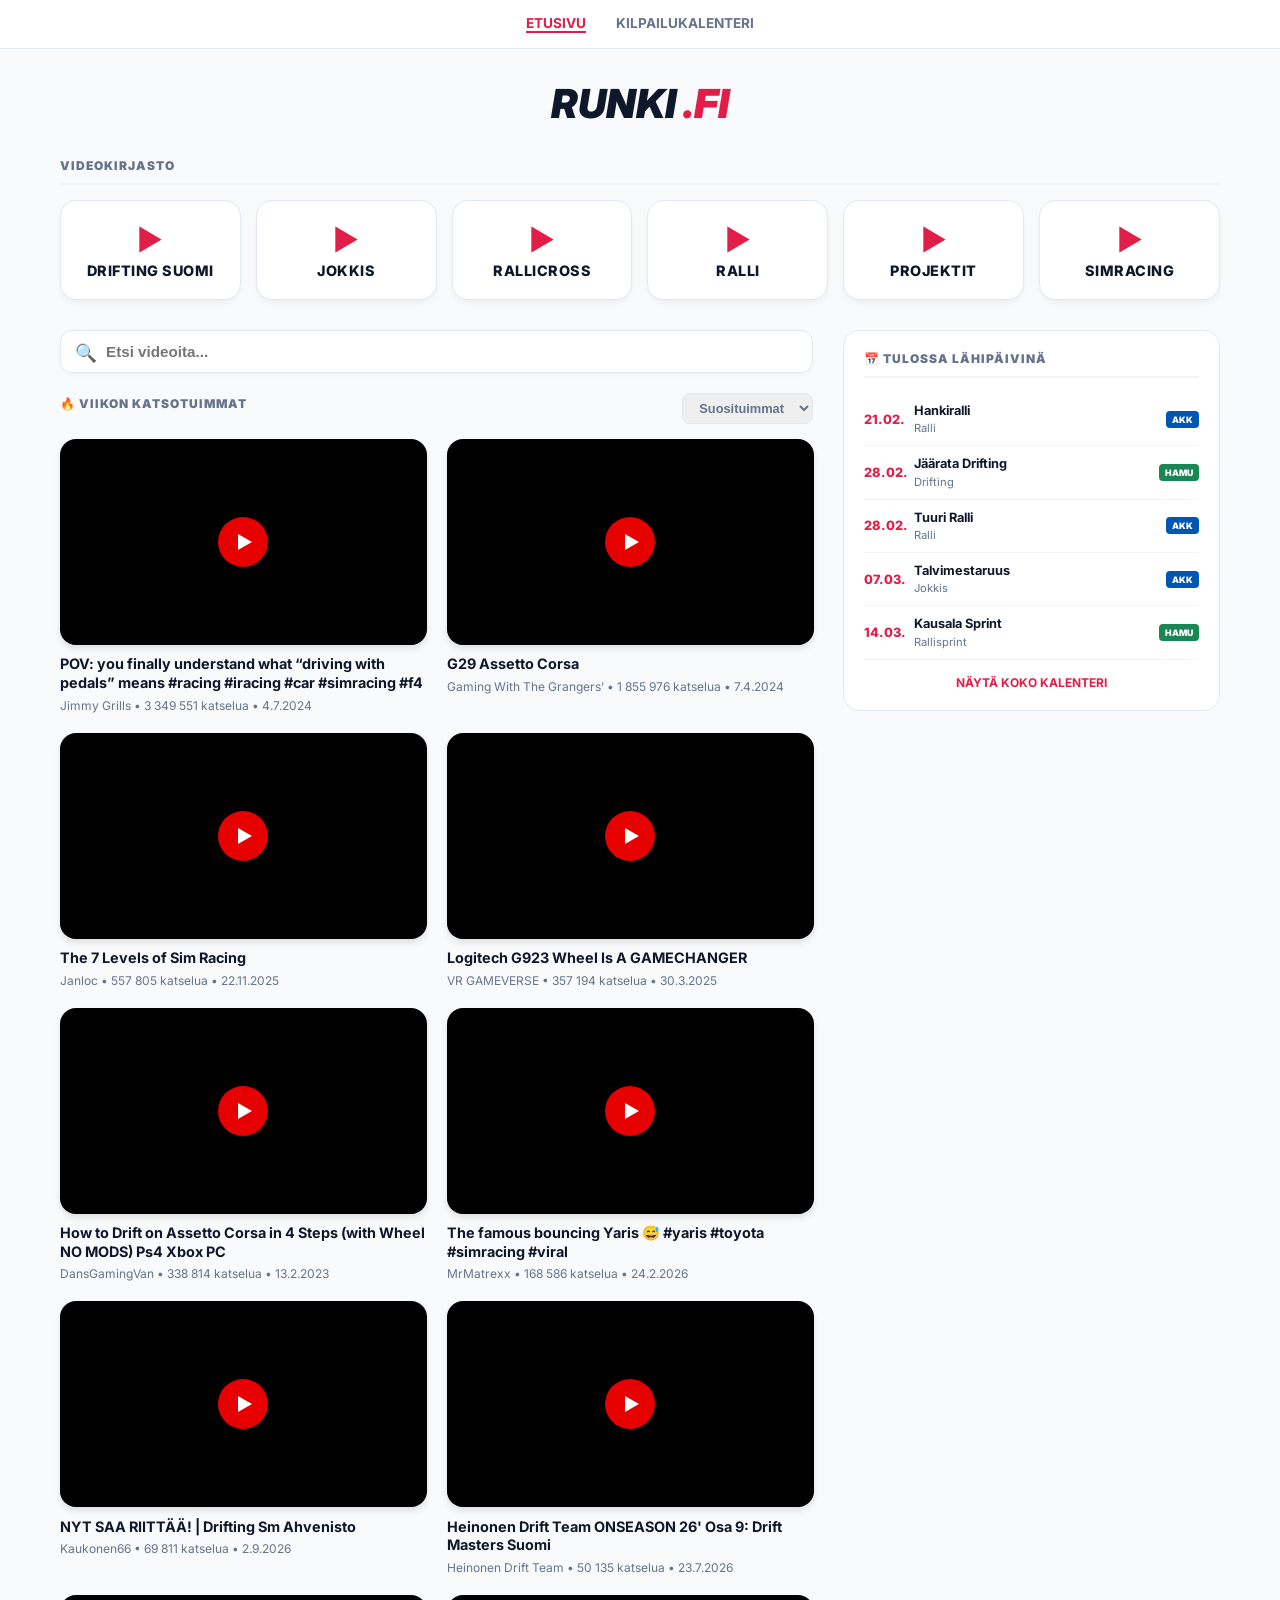
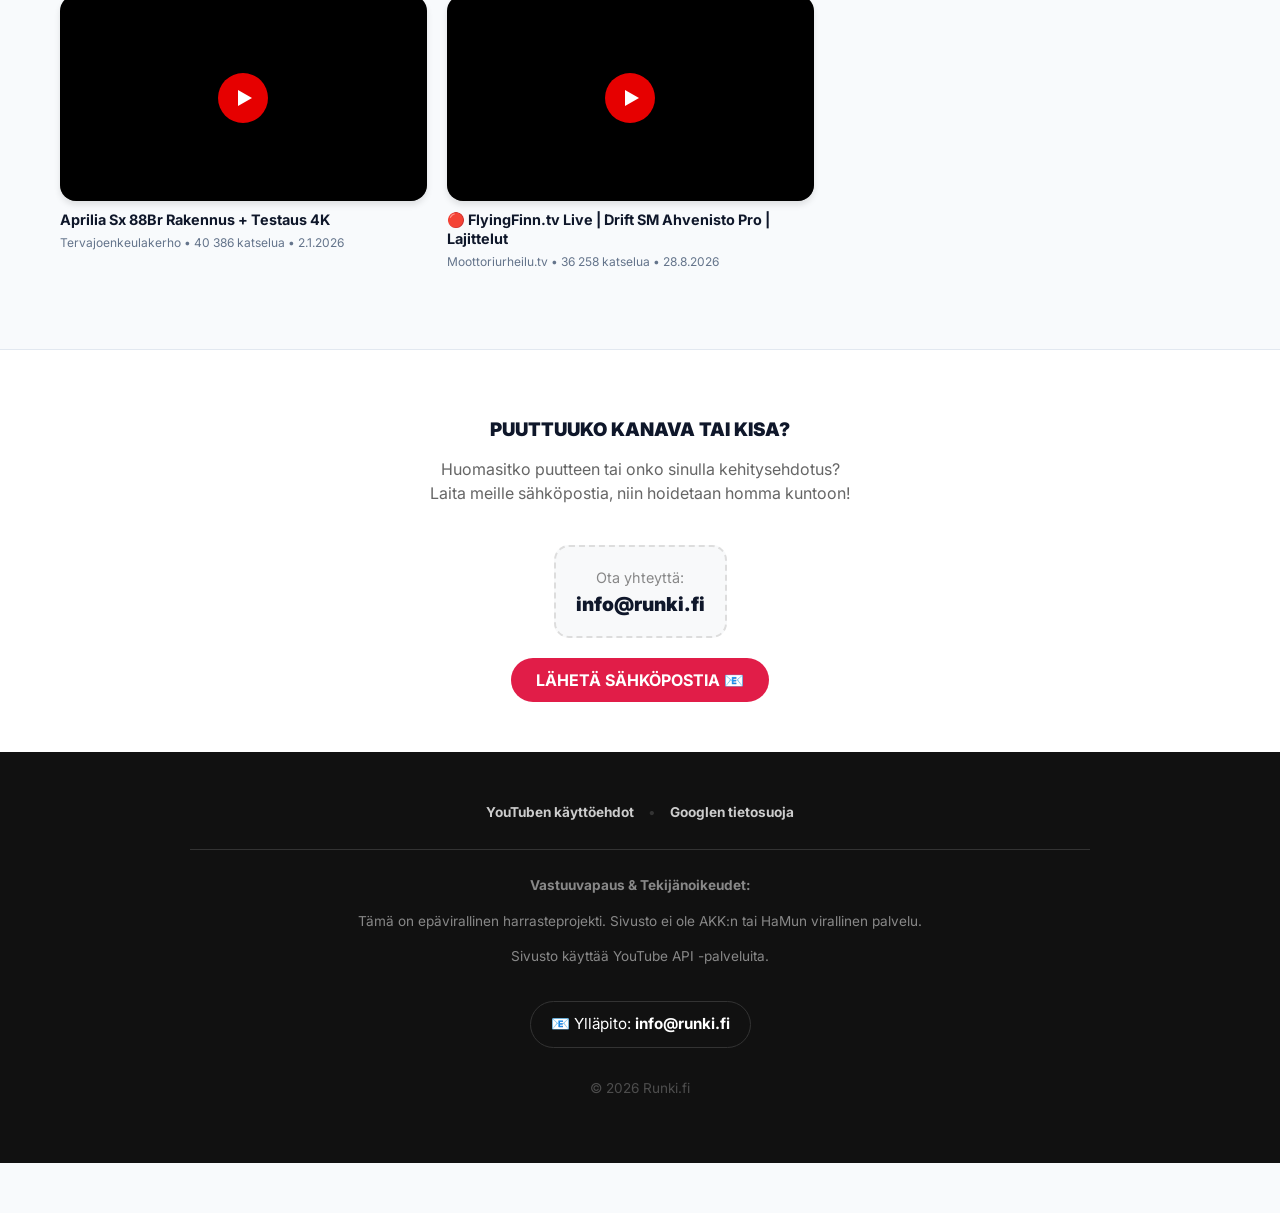
==== commit b80847ac: "deploy: d39d0e679bba8c06a19bcd6d6e987c29d57bf135" ====
--- a/index.html
+++ b/index.html
@@ -262,8 +262,8 @@
     </footer>
 
     <script>
-        const videoData = {"Drifting Suomi": [{"id": "XUr9nOEz76A", "title": "OIKEA DRIFTINGIN MEKKA! #drift #suomi #finland", "channel": "FULLGAS MOTORSPORT", "date": "2026-10-04T08:16:51Z", "views": "13 326", "viewCountRaw": 13326}, {"id": "cRgqUbmN-0A", "title": "DRIFT CREW BACKSTAGE\ud83c\udfce\ufe0f\ud83c\uddeb\ud83c\uddee #nordicnotes #suomi #drift #bmw #motosport #carculture #e46 # #automobile", "channel": "Nordic Notes | Belarus in Finland ", "date": "2026-09-10T15:40:09Z", "views": "1 114", "viewCountRaw": 1114}, {"id": "EUXZnoOUdDo", "title": "NYT SAA RIITT\u00c4\u00c4! | Drifting Sm Ahvenisto", "channel": "Kaukonen66", "date": "2026-09-02T13:59:00Z", "views": "69 799", "viewCountRaw": 69799}, {"id": "JHsnEFZGwXU", "title": "Venetsia Drifting Kokkola #assettocorsa #blacksmoke #suomi #drifting #shorts", "channel": "EbaloDrift", "date": "2026-08-30T17:24:30Z", "views": "1 303", "viewCountRaw": 1303}, {"id": "hyfYB0_TSRs", "title": "\ud83d\udd34 FlyingFinn.tv Live | Drift SM Ahvenisto Pro | Lajittelut", "channel": "Moottoriurheilu.tv", "date": "2026-08-28T15:00:21Z", "views": "36 244", "viewCountRaw": 36244}, {"id": "MUkzbKsHbuE", "title": "SSC Drift Series - RD2 - Kokkola Venetsia Drifting Comeback - Perjantai", "channel": "Sixth Sense Collective", "date": "2026-08-21T19:02:07Z", "views": "16 313", "viewCountRaw": 16313}, {"id": "9VfZFVyYaCM", "title": "DRIFT SM PRO PES\u00c4M\u00c4KI. TAIPALMAA MOTORSPORT", "channel": "Taipalmaa Motorsport", "date": "2026-08-08T06:00:04Z", "views": "3 807", "viewCountRaw": 3807}, {"id": "hup8McyvSAU", "title": "Drift Sm pes\u00e4m\u00e4ki 2026.", "channel": "Markkola Motorsport", "date": "2026-08-03T18:15:31Z", "views": "3 776", "viewCountRaw": 3776}, {"id": "hCME5NGKzIA", "title": "Heinonen Drift Team ONSEASON 26&#39; Osa 9: Drift Masters Suomi", "channel": "Heinonen Drift Team", "date": "2026-07-23T18:23:39Z", "views": "50 086", "viewCountRaw": 50086}, {"id": "rtTQ3YvrQ3U", "title": "KAUDEN KOLMAS DRIFTING KISA - Drift SM Pro2", "channel": "Garagster", "date": "2026-07-16T15:06:33Z", "views": "3 686", "viewCountRaw": 3686}], "Jokkis": [{"id": "1Jo1rWFPADQ", "title": "JM SM Liiga 2026 Lohko E Er\u00e43 l\u00e4ht\u00f64", "channel": "RomukuljetusFIteam", "date": "2026-10-17T09:00:11Z", "views": "39", "viewCountRaw": 39}, {"id": "XF6JsjcmpGY", "title": "JM SM Liiga 2026 Lohko E Er\u00e43 l\u00e4ht\u00f63", "channel": "RomukuljetusFIteam", "date": "2026-10-14T14:00:39Z", "views": "151", "viewCountRaw": 151}, {"id": "pB5ZmAmWcus", "title": "JM-SM LIIGA! [MOOTTORI TUHO]", "channel": "Per\u00e4l\u00e4 RX", "date": "2026-10-13T15:08:14Z", "views": "17 335", "viewCountRaw": 17335}, {"id": "RtDOctCaWXM", "title": "JM SM Liiga 2026 Lohko E Er\u00e43 l\u00e4ht\u00f62", "channel": "RomukuljetusFIteam", "date": "2026-10-10T10:00:38Z", "views": "105", "viewCountRaw": 105}, {"id": "aIldMgIMa5s", "title": "JM SM Liiga 2026 Lohko E Er\u00e43 l\u00e4ht\u00f61", "channel": "RomukuljetusFIteam", "date": "2026-10-07T12:00:07Z", "views": "167", "viewCountRaw": 167}, {"id": "CyjQrCkXrpM", "title": "JM SM Liiga 2026 Lohko E Er\u00e42 l\u00e4ht\u00f64", "channel": "RomukuljetusFIteam", "date": "2026-10-03T09:00:03Z", "views": "237", "viewCountRaw": 237}, {"id": "pLaEvpeM1qE", "title": "JM SM Liiga 2026 Lohko E Er\u00e42 l\u00e4ht\u00f63", "channel": "RomukuljetusFIteam", "date": "2026-09-30T13:00:37Z", "views": "185", "viewCountRaw": 185}, {"id": "b1gyshdD2K0", "title": "JM SM Liiga 2026 Lohko E Er\u00e42 l\u00e4ht\u00f62", "channel": "RomukuljetusFIteam", "date": "2026-09-26T09:00:35Z", "views": "171", "viewCountRaw": 171}, {"id": "7Yp6Xy3oNh4", "title": "JM SM Liiga 2026. Topi Vuorinen 21T Team Crent ", "channel": "P.A. Racing", "date": "2026-09-25T18:42:24Z", "views": "116", "viewCountRaw": 116}, {"id": "GH1VdcbJN3w", "title": "JM SM Liiga 2026 Lohko E Er\u00e42 l\u00e4ht\u00f61", "channel": "RomukuljetusFIteam", "date": "2026-09-23T13:00:21Z", "views": "329", "viewCountRaw": 329}], "Rallicross": [{"id": "MjHYF-PG8q0", "title": "Rallycross SuperCars Flat Out \ud83d\udd25 | Rallycross SM Hyvink\u00e4\u00e4 2022 \ud83c\uddeb\ud83c\uddee", "channel": "Tomi Kyt\u00f6maa", "date": "2026-10-18T05:56:39Z", "views": "867", "viewCountRaw": 867}, {"id": "zlM7buJxMdQ", "title": "Rallycross SuperCar Crash \ud83d\udca5 | Rallycross SM Hyvink\u00e4\u00e4 2022 \ud83c\uddeb\ud83c\uddee", "channel": "Tomi Kyt\u00f6maa", "date": "2026-10-11T05:46:24Z", "views": "1 936", "viewCountRaw": 1936}, {"id": "gG-__eLHWME", "title": "Rallycross SM Kouvola 2021\ud83c\uddeb\ud83c\uddee", "channel": "Tomi Kyt\u00f6maa", "date": "2026-09-29T10:03:24Z", "views": "2 135", "viewCountRaw": 2135}, {"id": "6Bl4s-Md-S4", "title": "Rallicross Sm Jalasj\u00e4rvi 2026 - Silvasti Motorsport - The Red RX", "channel": "Silvasti Motorsport", "date": "2026-09-25T13:00:22Z", "views": "7 445", "viewCountRaw": 7445}, {"id": "vVG2ZqSnQcw", "title": "Rallycross SM Kouvola 2021\ud83c\udfc1\ud83c\uddeb\ud83c\uddee", "channel": "Tomi Kyt\u00f6maa", "date": "2026-09-22T10:10:52Z", "views": "8 074", "viewCountRaw": 8074}, {"id": "-Uf6fgblBeE", "title": "Janne Viitikko Finnish Rallycross Championship Datsun Finn #rallicross #rallycross", "channel": "Rallicross Suomi", "date": "2026-09-18T17:46:05Z", "views": "17 591", "viewCountRaw": 17591}, {"id": "gDEawOH3Qjk", "title": "INSIDE osa 2: Rallicross SM 5.9.26 Jalasj\u00e4rvi #rallicrosssm #murtoharju", "channel": "Tuomas Ven\u00e4l\u00e4inen RX", "date": "2026-09-14T14:00:14Z", "views": "3 853", "viewCountRaw": 3853}, {"id": "ieiqUb1d5m0", "title": "Rallycross SM &amp; RallyX Nordic Kouvola 2019\ud83c\udfc1", "channel": "Tomi Kyt\u00f6maa", "date": "2026-09-08T04:28:16Z", "views": "5 762", "viewCountRaw": 5762}, {"id": "24uttPc65ng", "title": "Rallicross SM RND 6 Jalasj\u00e4rvi | Varikko P\u00f6lin\u00f6it\u00e4", "channel": "Rallicross Podcast", "date": "2026-09-07T17:20:54Z", "views": "5 082", "viewCountRaw": 5082}, {"id": "9SsNQkNbVXQ", "title": "INSIDE osa 1: Rallicross SM 5.9.26 Jalasj\u00e4rvi #rallicrosssm #murtoharju", "channel": "Tuomas Ven\u00e4l\u00e4inen RX", "date": "2026-09-07T15:30:11Z", "views": "5 003", "viewCountRaw": 5003}], "Ralli": [{"id": "AMxBnmRcr-M", "title": "Puumala ralli 3.10.2026 VW Golf GTI MK 1 Tikanm\u00e4ki- Tikanm\u00e4ki", "channel": "Tomi Tikanm\u00e4ki Saabworks Finland", "date": "2026-10-06T10:39:13Z", "views": "454", "viewCountRaw": 454}, {"id": "iaz07DP0v2o", "title": "Puumala Ralli 03.10.2026, Loud Cars!", "channel": "JPeltsi", "date": "2026-10-04T09:00:04Z", "views": "12 712", "viewCountRaw": 12712}, {"id": "r29eO-1woQ0", "title": "Puumala Ralli 2026 /Crashes/mistakes/", "channel": "Per\u00e4Tielle Motorsport Videos", "date": "2026-10-04T07:54:04Z", "views": "9 466", "viewCountRaw": 9466}, {"id": "LiWwTcwsSWE", "title": "Puumala Ralli 2026 (Crashes &amp; Actions)", "channel": "HEHERI2", "date": "2026-10-04T05:46:36Z", "views": "18 004", "viewCountRaw": 18004}, {"id": "yanumj-8k0I", "title": "Puumala Ralli 2026, F-Cup || Crash &amp; Close Calls ||", "channel": "Huhtala Rallymedia", "date": "2026-10-03T15:21:04Z", "views": "7 449", "viewCountRaw": 7449}, {"id": "A4wgDuXZN30", "title": "SM Porvoon Autopalvelu Ralli 2026 || Crash, 3 off&#39;s &amp; Action ||", "channel": "Huhtala Rallymedia", "date": "2026-09-26T16:44:26Z", "views": "8 475", "viewCountRaw": 8475}, {"id": "gJf7d1YhCaw", "title": "Hojo Hojo -ralli 5.8.26 - F-Cup - Tuusniemi", "channel": "JENT Motorsport Video", "date": "2026-09-06T12:18:45Z", "views": "2 748", "viewCountRaw": 2748}, {"id": "MANqfUYn-jU", "title": "Viihdekeskus Hojo Hojo Ralli 2026, Action!", "channel": "Tergu Rally Videos", "date": "2026-09-05T16:07:03Z", "views": "15 885", "viewCountRaw": 15885}, {"id": "3VzRECVKK80", "title": "Lahti Historic Rally 2026 Saturday - Crashes &amp; Action", "channel": "JugiTheRock", "date": "2026-08-22T19:12:55Z", "views": "26 059", "viewCountRaw": 26059}, {"id": "d_74-ngT5Bc", "title": "Fixus SM Ralli Kitee 2026 | Crash &amp; Action", "channel": "JK Motorsport", "date": "2026-08-15T16:33:28Z", "views": "20 078", "viewCountRaw": 20078}], "Projektit": [{"id": "U2JU9t21IVI", "title": "moottorin loppukasaus ja kardaanink\u00e4sijarrun rakennus @Sorjone#toyota#hilux #toyotahilux#offroad", "channel": "Sorjone", "date": "2026-10-17T06:35:22Z", "views": "1 309", "viewCountRaw": 1309}, {"id": "dndjv_PoFH4", "title": "LS -MOOTTORIN RAKENNUS DRIFTINGIIN, OSA 1:PURKU. TAIPALMAA MOTORSPORT", "channel": "Taipalmaa Motorsport", "date": "2026-10-17T06:00:21Z", "views": "5 982", "viewCountRaw": 5982}, {"id": "hr0v9z7YuwI", "title": "KILPA-AUTON MOOTTORIN KASAUS OSA 1. -Taipalmaa Motorsport", "channel": "Taipalmaa Motorsport", "date": "2026-03-07T07:00:36Z", "views": "5 503", "viewCountRaw": 5503}, {"id": "1udeLmrrd3g", "title": "Aprilia Sx 88Br Rakennus + Testaus 4K", "channel": "Tervajoenkeulakerho", "date": "2026-01-02T13:00:05Z", "views": "40 259", "viewCountRaw": 40259}, {"id": "7p3wZQ6BVw4", "title": "Moottorin rakennus vinkkej\u00e4 ja perusasioita", "channel": "Piipappaa paja", "date": "2025-10-11T13:33:14Z", "views": "2 034", "viewCountRaw": 2034}, {"id": "imLmJg13SFI", "title": "Doku ATV Moottorin rakennus osa 2 KUINKA PALJON TULI TEHOA?", "channel": "Doku ATV", "date": "2025-06-12T11:01:14Z", "views": "2 162", "viewCountRaw": 2162}, {"id": "9qOz5rdyraQ", "title": "BMW e46 drift build S1E1 / Moottorin rakennus", "channel": "Racing Team Village Freaks", "date": "2025-04-12T11:10:29Z", "views": "159", "viewCountRaw": 159}, {"id": "-LS41p4Rv18", "title": "Doku ATV Moottorin rakennus osa 1 LIS\u00c4\u00c4 TEHOA CFMOTOON?", "channel": "Doku ATV", "date": "2025-04-11T11:00:00Z", "views": "2 517", "viewCountRaw": 2517}, {"id": "MxDBHgEYFrY", "title": "[ JOKKIS ] GOLFFILAISEN KANNEN PORTTAUS!", "channel": "Per\u00e4l\u00e4 RX", "date": "2024-11-09T07:00:17Z", "views": "18 435", "viewCountRaw": 18435}, {"id": "4RFFBhnrj1w", "title": "Moottorin Rakennus ja Uusi Penkitys! | Testeihin Valmis.", "channel": "PhooliVlog", "date": "2024-06-01T06:00:00Z", "views": "27 473", "viewCountRaw": 27473}], "Simracing": [{"id": "JHsnEFZGwXU", "title": "Venetsia Drifting Kokkola #assettocorsa #blacksmoke #suomi #drifting #shorts", "channel": "EbaloDrift", "date": "2026-08-30T17:24:30Z", "views": "1 303", "viewCountRaw": 1303}, {"id": "WNGAKtygW6g", "title": "The famous bouncing Yaris  \ud83d\ude05 #yaris #toyota #simracing #viral", "channel": "MrMatrexx", "date": "2026-02-24T19:45:06Z", "views": "168 404", "viewCountRaw": 168404}, {"id": "LVXjKkEyBoI", "title": "The 7 Levels of Sim Racing", "channel": "Janloc", "date": "2025-11-22T09:48:18Z", "views": "556 476", "viewCountRaw": 556476}, {"id": "ZVAC-acZdm8", "title": "Driftmasters Finland Driftgames Supra #drifting #assettocorsa #drift ##simracing #simdrifting #dmec", "channel": "Jeremy_Sixx", "date": "2025-06-07T23:35:30Z", "views": "2 231", "viewCountRaw": 2231}, {"id": "-GbRuA5RBaA", "title": "Logitech G923 Wheel Is A GAMECHANGER", "channel": "VR GAMEVERSE", "date": "2025-03-30T14:48:12Z", "views": "356 987", "viewCountRaw": 356987}, {"id": "silND6qxbis", "title": "POV: you finally understand what \u201cdriving with pedals\u201d means #racing #iracing #car #simracing #f4", "channel": "Jimmy Grills", "date": "2024-07-04T09:01:29Z", "views": "3 348 743", "viewCountRaw": 3348743}, {"id": "EqHqE0lWdcY", "title": "G29 Assetto Corsa", "channel": "Gaming With The Grangers\u2019", "date": "2024-04-07T22:39:01Z", "views": "1 853 710", "viewCountRaw": 1853710}, {"id": "2bn52TX7NxM", "title": "How to Drift on Assetto Corsa in 4 Steps (with Wheel NO MODS) Ps4 Xbox PC", "channel": "DansGamingVan", "date": "2023-02-13T17:00:02Z", "views": "338 511", "viewCountRaw": 338511}, {"id": "j-p4VrwWTp4", "title": "Finnish Simracing United (FiSU)", "channel": "Finnish Simracing United", "date": "2018-03-02T16:27:57Z", "views": "1 329", "viewCountRaw": 1329}]};
-        const topVideos = [{"channel": "Jimmy Grills", "date": "2024-07-04T09:01:29Z", "id": "silND6qxbis", "title": "POV: you finally understand what \u201cdriving with pedals\u201d means #racing #iracing #car #simracing #f4", "viewCountRaw": 3348743, "views": "3 348 743"}, {"channel": "Gaming With The Grangers\u2019", "date": "2024-04-07T22:39:01Z", "id": "EqHqE0lWdcY", "title": "G29 Assetto Corsa", "viewCountRaw": 1853710, "views": "1 853 710"}, {"channel": "Janloc", "date": "2025-11-22T09:48:18Z", "id": "LVXjKkEyBoI", "title": "The 7 Levels of Sim Racing", "viewCountRaw": 556476, "views": "556 476"}, {"channel": "VR GAMEVERSE", "date": "2025-03-30T14:48:12Z", "id": "-GbRuA5RBaA", "title": "Logitech G923 Wheel Is A GAMECHANGER", "viewCountRaw": 356987, "views": "356 987"}, {"channel": "DansGamingVan", "date": "2023-02-13T17:00:02Z", "id": "2bn52TX7NxM", "title": "How to Drift on Assetto Corsa in 4 Steps (with Wheel NO MODS) Ps4 Xbox PC", "viewCountRaw": 338511, "views": "338 511"}, {"channel": "MrMatrexx", "date": "2026-02-24T19:45:06Z", "id": "WNGAKtygW6g", "title": "The famous bouncing Yaris  \ud83d\ude05 #yaris #toyota #simracing #viral", "viewCountRaw": 168404, "views": "168 404"}, {"channel": "Kaukonen66", "date": "2026-09-02T13:59:00Z", "id": "EUXZnoOUdDo", "title": "NYT SAA RIITT\u00c4\u00c4! | Drifting Sm Ahvenisto", "viewCountRaw": 69799, "views": "69 799"}, {"channel": "Heinonen Drift Team", "date": "2026-07-23T18:23:39Z", "id": "hCME5NGKzIA", "title": "Heinonen Drift Team ONSEASON 26\u0026#39; Osa 9: Drift Masters Suomi", "viewCountRaw": 50086, "views": "50 086"}, {"channel": "Tervajoenkeulakerho", "date": "2026-01-02T13:00:05Z", "id": "1udeLmrrd3g", "title": "Aprilia Sx 88Br Rakennus + Testaus 4K", "viewCountRaw": 40259, "views": "40 259"}, {"channel": "Moottoriurheilu.tv", "date": "2026-08-28T15:00:21Z", "id": "hyfYB0_TSRs", "title": "\ud83d\udd34 FlyingFinn.tv Live | Drift SM Ahvenisto Pro | Lajittelut", "viewCountRaw": 36244, "views": "36 244"}];
+        const videoData = {"Drifting Suomi": [{"id": "XUr9nOEz76A", "title": "OIKEA DRIFTINGIN MEKKA! #drift #suomi #finland", "channel": "FULLGAS MOTORSPORT", "date": "2026-10-04T08:16:51Z", "views": "13 398", "viewCountRaw": 13398}, {"id": "cRgqUbmN-0A", "title": "DRIFT CREW BACKSTAGE\ud83c\udfce\ufe0f\ud83c\uddeb\ud83c\uddee #nordicnotes #suomi #drift #bmw #motosport #carculture #e46 # #automobile", "channel": "Nordic Notes | Belarus in Finland ", "date": "2026-09-10T15:40:09Z", "views": "1 114", "viewCountRaw": 1114}, {"id": "EUXZnoOUdDo", "title": "NYT SAA RIITT\u00c4\u00c4! | Drifting Sm Ahvenisto", "channel": "Kaukonen66", "date": "2026-09-02T13:59:00Z", "views": "69 811", "viewCountRaw": 69811}, {"id": "JHsnEFZGwXU", "title": "Venetsia Drifting Kokkola #assettocorsa #blacksmoke #suomi #drifting #shorts", "channel": "EbaloDrift", "date": "2026-08-30T17:24:30Z", "views": "1 303", "viewCountRaw": 1303}, {"id": "hyfYB0_TSRs", "title": "\ud83d\udd34 FlyingFinn.tv Live | Drift SM Ahvenisto Pro | Lajittelut", "channel": "Moottoriurheilu.tv", "date": "2026-08-28T15:00:21Z", "views": "36 258", "viewCountRaw": 36258}, {"id": "MUkzbKsHbuE", "title": "SSC Drift Series - RD2 - Kokkola Venetsia Drifting Comeback - Perjantai", "channel": "Sixth Sense Collective", "date": "2026-08-21T19:02:07Z", "views": "16 313", "viewCountRaw": 16313}, {"id": "9VfZFVyYaCM", "title": "DRIFT SM PRO PES\u00c4M\u00c4KI. TAIPALMAA MOTORSPORT", "channel": "Taipalmaa Motorsport", "date": "2026-08-08T06:00:04Z", "views": "3 811", "viewCountRaw": 3811}, {"id": "hCME5NGKzIA", "title": "Heinonen Drift Team ONSEASON 26&#39; Osa 9: Drift Masters Suomi", "channel": "Heinonen Drift Team", "date": "2026-07-23T18:23:39Z", "views": "50 135", "viewCountRaw": 50135}, {"id": "rtTQ3YvrQ3U", "title": "KAUDEN KOLMAS DRIFTING KISA - Drift SM Pro2", "channel": "Garagster", "date": "2026-07-16T15:06:33Z", "views": "3 686", "viewCountRaw": 3686}, {"id": "-KbpzEs-d8w", "title": "Drift Masters Suomi R4 | Teemu Asunmaa 2026", "channel": "Teemu Asunmaa", "date": "2026-07-15T12:59:31Z", "views": "10 401", "viewCountRaw": 10401}], "Jokkis": [{"id": "1Jo1rWFPADQ", "title": "JM SM Liiga 2026 Lohko E Er\u00e43 l\u00e4ht\u00f64", "channel": "RomukuljetusFIteam", "date": "2026-10-17T09:00:11Z", "views": "61", "viewCountRaw": 61}, {"id": "XF6JsjcmpGY", "title": "JM SM Liiga 2026 Lohko E Er\u00e43 l\u00e4ht\u00f63", "channel": "RomukuljetusFIteam", "date": "2026-10-14T14:00:39Z", "views": "155", "viewCountRaw": 155}, {"id": "pB5ZmAmWcus", "title": "JM-SM LIIGA! [MOOTTORI TUHO]", "channel": "Per\u00e4l\u00e4 RX", "date": "2026-10-13T15:08:14Z", "views": "17 870", "viewCountRaw": 17870}, {"id": "RtDOctCaWXM", "title": "JM SM Liiga 2026 Lohko E Er\u00e43 l\u00e4ht\u00f62", "channel": "RomukuljetusFIteam", "date": "2026-10-10T10:00:38Z", "views": "110", "viewCountRaw": 110}, {"id": "aIldMgIMa5s", "title": "JM SM Liiga 2026 Lohko E Er\u00e43 l\u00e4ht\u00f61", "channel": "RomukuljetusFIteam", "date": "2026-10-07T12:00:07Z", "views": "168", "viewCountRaw": 168}, {"id": "CyjQrCkXrpM", "title": "JM SM Liiga 2026 Lohko E Er\u00e42 l\u00e4ht\u00f64", "channel": "RomukuljetusFIteam", "date": "2026-10-03T09:00:03Z", "views": "241", "viewCountRaw": 241}, {"id": "pLaEvpeM1qE", "title": "JM SM Liiga 2026 Lohko E Er\u00e42 l\u00e4ht\u00f63", "channel": "RomukuljetusFIteam", "date": "2026-09-30T13:00:37Z", "views": "185", "viewCountRaw": 185}, {"id": "b1gyshdD2K0", "title": "JM SM Liiga 2026 Lohko E Er\u00e42 l\u00e4ht\u00f62", "channel": "RomukuljetusFIteam", "date": "2026-09-26T09:00:35Z", "views": "171", "viewCountRaw": 171}, {"id": "7Yp6Xy3oNh4", "title": "JM SM Liiga 2026. Topi Vuorinen 21T Team Crent ", "channel": "P.A. Racing", "date": "2026-09-25T18:42:24Z", "views": "117", "viewCountRaw": 117}, {"id": "GH1VdcbJN3w", "title": "JM SM Liiga 2026 Lohko E Er\u00e42 l\u00e4ht\u00f61", "channel": "RomukuljetusFIteam", "date": "2026-09-23T13:00:21Z", "views": "329", "viewCountRaw": 329}], "Rallicross": [{"id": "MjHYF-PG8q0", "title": "Rallycross SuperCars Flat Out \ud83d\udd25 | Rallycross SM Hyvink\u00e4\u00e4 2022 \ud83c\uddeb\ud83c\uddee", "channel": "Tomi Kyt\u00f6maa", "date": "2026-10-18T05:56:39Z", "views": "1 311", "viewCountRaw": 1311}, {"id": "gG-__eLHWME", "title": "Rallycross SM Kouvola 2021\ud83c\uddeb\ud83c\uddee", "channel": "Tomi Kyt\u00f6maa", "date": "2026-09-29T10:03:24Z", "views": "2 137", "viewCountRaw": 2137}, {"id": "6Bl4s-Md-S4", "title": "Rallicross Sm Jalasj\u00e4rvi 2026 - Silvasti Motorsport - The Red RX", "channel": "Silvasti Motorsport", "date": "2026-09-25T13:00:22Z", "views": "7 467", "viewCountRaw": 7467}, {"id": "vVG2ZqSnQcw", "title": "Rallycross SM Kouvola 2021\ud83c\udfc1\ud83c\uddeb\ud83c\uddee", "channel": "Tomi Kyt\u00f6maa", "date": "2026-09-22T10:10:52Z", "views": "8 127", "viewCountRaw": 8127}, {"id": "-Uf6fgblBeE", "title": "Janne Viitikko Finnish Rallycross Championship Datsun Finn #rallicross #rallycross", "channel": "Rallicross Suomi", "date": "2026-09-18T17:46:05Z", "views": "18 052", "viewCountRaw": 18052}, {"id": "gDEawOH3Qjk", "title": "INSIDE osa 2: Rallicross SM 5.9.26 Jalasj\u00e4rvi #rallicrosssm #murtoharju", "channel": "Tuomas Ven\u00e4l\u00e4inen RX", "date": "2026-09-14T14:00:14Z", "views": "3 860", "viewCountRaw": 3860}, {"id": "ieiqUb1d5m0", "title": "Rallycross SM &amp; RallyX Nordic Kouvola 2019\ud83c\udfc1", "channel": "Tomi Kyt\u00f6maa", "date": "2026-09-08T04:28:16Z", "views": "5 795", "viewCountRaw": 5795}, {"id": "24uttPc65ng", "title": "Rallicross SM RND 6 Jalasj\u00e4rvi | Varikko P\u00f6lin\u00f6it\u00e4", "channel": "Rallicross Podcast", "date": "2026-09-07T17:20:54Z", "views": "5 085", "viewCountRaw": 5085}, {"id": "9SsNQkNbVXQ", "title": "INSIDE osa 1: Rallicross SM 5.9.26 Jalasj\u00e4rvi #rallicrosssm #murtoharju", "channel": "Tuomas Ven\u00e4l\u00e4inen RX", "date": "2026-09-07T15:30:11Z", "views": "5 006", "viewCountRaw": 5006}, {"id": "K-OM194kkdQ", "title": "Rallicross Sm Jalasj\u00e4rvi -26 Alkuer\u00e4 1.", "channel": "Roope Rinta", "date": "2026-09-06T18:54:33Z", "views": "1 709", "viewCountRaw": 1709}], "Ralli": [{"id": "AMxBnmRcr-M", "title": "Puumala ralli 3.10.2026 VW Golf GTI MK 1 Tikanm\u00e4ki- Tikanm\u00e4ki", "channel": "Tomi Tikanm\u00e4ki Saabworks Finland", "date": "2026-10-06T10:39:13Z", "views": "455", "viewCountRaw": 455}, {"id": "iaz07DP0v2o", "title": "Puumala Ralli 03.10.2026, Loud Cars!", "channel": "JPeltsi", "date": "2026-10-04T09:00:04Z", "views": "12 858", "viewCountRaw": 12858}, {"id": "r29eO-1woQ0", "title": "Puumala Ralli 2026 /Crashes/mistakes/", "channel": "Per\u00e4Tielle Motorsport Videos", "date": "2026-10-04T07:54:04Z", "views": "9 505", "viewCountRaw": 9505}, {"id": "LiWwTcwsSWE", "title": "Puumala Ralli 2026 (Crashes &amp; Actions)", "channel": "HEHERI2", "date": "2026-10-04T05:46:36Z", "views": "18 052", "viewCountRaw": 18052}, {"id": "yanumj-8k0I", "title": "Puumala Ralli 2026, F-Cup || Crash &amp; Close Calls ||", "channel": "Huhtala Rallymedia", "date": "2026-10-03T15:21:04Z", "views": "7 487", "viewCountRaw": 7487}, {"id": "A4wgDuXZN30", "title": "SM Porvoon Autopalvelu Ralli 2026 || Crash, 3 off&#39;s &amp; Action ||", "channel": "Huhtala Rallymedia", "date": "2026-09-26T16:44:26Z", "views": "8 484", "viewCountRaw": 8484}, {"id": "gJf7d1YhCaw", "title": "Hojo Hojo -ralli 5.8.26 - F-Cup - Tuusniemi", "channel": "JENT Motorsport Video", "date": "2026-09-06T12:18:45Z", "views": "2 748", "viewCountRaw": 2748}, {"id": "MANqfUYn-jU", "title": "Viihdekeskus Hojo Hojo Ralli 2026, Action!", "channel": "Tergu Rally Videos", "date": "2026-09-05T16:07:03Z", "views": "15 892", "viewCountRaw": 15892}, {"id": "3VzRECVKK80", "title": "Lahti Historic Rally 2026 Saturday - Crashes &amp; Action", "channel": "JugiTheRock", "date": "2026-08-22T19:12:55Z", "views": "26 130", "viewCountRaw": 26130}, {"id": "d_74-ngT5Bc", "title": "Fixus SM Ralli Kitee 2026 | Crash &amp; Action", "channel": "JK Motorsport", "date": "2026-08-15T16:33:28Z", "views": "20 108", "viewCountRaw": 20108}], "Projektit": [{"id": "G7jUBTys4fs", "title": "Hotrod rakennus jatkuu  Sovitetaan koria rungolle ja moottorin kiinnitys jatkuu.", "channel": "Rodikanava", "date": "2026-10-19T05:04:35Z", "views": "10", "viewCountRaw": 10}, {"id": "U2JU9t21IVI", "title": "moottorin loppukasaus ja kardaanink\u00e4sijarrun rakennus @Sorjone#toyota#hilux #toyotahilux#offroad", "channel": "Sorjone", "date": "2026-10-17T06:35:22Z", "views": "1 334", "viewCountRaw": 1334}, {"id": "dndjv_PoFH4", "title": "LS -MOOTTORIN RAKENNUS DRIFTINGIIN, OSA 1:PURKU. TAIPALMAA MOTORSPORT", "channel": "Taipalmaa Motorsport", "date": "2026-10-17T06:00:21Z", "views": "6 954", "viewCountRaw": 6954}, {"id": "hr0v9z7YuwI", "title": "KILPA-AUTON MOOTTORIN KASAUS OSA 1. -Taipalmaa Motorsport", "channel": "Taipalmaa Motorsport", "date": "2026-03-07T07:00:36Z", "views": "5 507", "viewCountRaw": 5507}, {"id": "1udeLmrrd3g", "title": "Aprilia Sx 88Br Rakennus + Testaus 4K", "channel": "Tervajoenkeulakerho", "date": "2026-01-02T13:00:05Z", "views": "40 386", "viewCountRaw": 40386}, {"id": "7p3wZQ6BVw4", "title": "Moottorin rakennus vinkkej\u00e4 ja perusasioita", "channel": "Piipappaa paja", "date": "2025-10-11T13:33:14Z", "views": "2 034", "viewCountRaw": 2034}, {"id": "imLmJg13SFI", "title": "Doku ATV Moottorin rakennus osa 2 KUINKA PALJON TULI TEHOA?", "channel": "Doku ATV", "date": "2025-06-12T11:01:14Z", "views": "2 163", "viewCountRaw": 2163}, {"id": "9qOz5rdyraQ", "title": "BMW e46 drift build S1E1 / Moottorin rakennus", "channel": "Racing Team Village Freaks", "date": "2025-04-12T11:10:29Z", "views": "160", "viewCountRaw": 160}, {"id": "-LS41p4Rv18", "title": "Doku ATV Moottorin rakennus osa 1 LIS\u00c4\u00c4 TEHOA CFMOTOON?", "channel": "Doku ATV", "date": "2025-04-11T11:00:00Z", "views": "2 517", "viewCountRaw": 2517}, {"id": "MxDBHgEYFrY", "title": "[ JOKKIS ] GOLFFILAISEN KANNEN PORTTAUS!", "channel": "Per\u00e4l\u00e4 RX", "date": "2024-11-09T07:00:17Z", "views": "18 439", "viewCountRaw": 18439}], "Simracing": [{"id": "JHsnEFZGwXU", "title": "Venetsia Drifting Kokkola #assettocorsa #blacksmoke #suomi #drifting #shorts", "channel": "EbaloDrift", "date": "2026-08-30T17:24:30Z", "views": "1 303", "viewCountRaw": 1303}, {"id": "WNGAKtygW6g", "title": "The famous bouncing Yaris  \ud83d\ude05 #yaris #toyota #simracing #viral", "channel": "MrMatrexx", "date": "2026-02-24T19:45:06Z", "views": "168 586", "viewCountRaw": 168586}, {"id": "LVXjKkEyBoI", "title": "The 7 Levels of Sim Racing", "channel": "Janloc", "date": "2025-11-22T09:48:18Z", "views": "557 805", "viewCountRaw": 557805}, {"id": "ZVAC-acZdm8", "title": "Driftmasters Finland Driftgames Supra #drifting #assettocorsa #drift ##simracing #simdrifting #dmec", "channel": "Jeremy_Sixx", "date": "2025-06-07T23:35:30Z", "views": "2 232", "viewCountRaw": 2232}, {"id": "-GbRuA5RBaA", "title": "Logitech G923 Wheel Is A GAMECHANGER", "channel": "VR GAMEVERSE", "date": "2025-03-30T14:48:12Z", "views": "357 194", "viewCountRaw": 357194}, {"id": "silND6qxbis", "title": "POV: you finally understand what \u201cdriving with pedals\u201d means #racing #iracing #car #simracing #f4", "channel": "Jimmy Grills", "date": "2024-07-04T09:01:29Z", "views": "3 349 551", "viewCountRaw": 3349551}, {"id": "EqHqE0lWdcY", "title": "G29 Assetto Corsa", "channel": "Gaming With The Grangers\u2019", "date": "2024-04-07T22:39:01Z", "views": "1 855 976", "viewCountRaw": 1855976}, {"id": "2bn52TX7NxM", "title": "How to Drift on Assetto Corsa in 4 Steps (with Wheel NO MODS) Ps4 Xbox PC", "channel": "DansGamingVan", "date": "2023-02-13T17:00:02Z", "views": "338 814", "viewCountRaw": 338814}, {"id": "PLqoMBATCQ0", "title": "Sim Racing eSM Finaalit - Finaalil\u00e4ht\u00f6", "channel": "Finnish Sim Racing Association ry", "date": "2019-08-11T15:48:05Z", "views": "459", "viewCountRaw": 459}, {"id": "j-p4VrwWTp4", "title": "Finnish Simracing United (FiSU)", "channel": "Finnish Simracing United", "date": "2018-03-02T16:27:57Z", "views": "1 329", "viewCountRaw": 1329}]};
+        const topVideos = [{"channel": "Jimmy Grills", "date": "2024-07-04T09:01:29Z", "id": "silND6qxbis", "title": "POV: you finally understand what \u201cdriving with pedals\u201d means #racing #iracing #car #simracing #f4", "viewCountRaw": 3349551, "views": "3 349 551"}, {"channel": "Gaming With The Grangers\u2019", "date": "2024-04-07T22:39:01Z", "id": "EqHqE0lWdcY", "title": "G29 Assetto Corsa", "viewCountRaw": 1855976, "views": "1 855 976"}, {"channel": "Janloc", "date": "2025-11-22T09:48:18Z", "id": "LVXjKkEyBoI", "title": "The 7 Levels of Sim Racing", "viewCountRaw": 557805, "views": "557 805"}, {"channel": "VR GAMEVERSE", "date": "2025-03-30T14:48:12Z", "id": "-GbRuA5RBaA", "title": "Logitech G923 Wheel Is A GAMECHANGER", "viewCountRaw": 357194, "views": "357 194"}, {"channel": "DansGamingVan", "date": "2023-02-13T17:00:02Z", "id": "2bn52TX7NxM", "title": "How to Drift on Assetto Corsa in 4 Steps (with Wheel NO MODS) Ps4 Xbox PC", "viewCountRaw": 338814, "views": "338 814"}, {"channel": "MrMatrexx", "date": "2026-02-24T19:45:06Z", "id": "WNGAKtygW6g", "title": "The famous bouncing Yaris  \ud83d\ude05 #yaris #toyota #simracing #viral", "viewCountRaw": 168586, "views": "168 586"}, {"channel": "Kaukonen66", "date": "2026-09-02T13:59:00Z", "id": "EUXZnoOUdDo", "title": "NYT SAA RIITT\u00c4\u00c4! | Drifting Sm Ahvenisto", "viewCountRaw": 69811, "views": "69 811"}, {"channel": "Heinonen Drift Team", "date": "2026-07-23T18:23:39Z", "id": "hCME5NGKzIA", "title": "Heinonen Drift Team ONSEASON 26\u0026#39; Osa 9: Drift Masters Suomi", "viewCountRaw": 50135, "views": "50 135"}, {"channel": "Tervajoenkeulakerho", "date": "2026-01-02T13:00:05Z", "id": "1udeLmrrd3g", "title": "Aprilia Sx 88Br Rakennus + Testaus 4K", "viewCountRaw": 40386, "views": "40 386"}, {"channel": "Moottoriurheilu.tv", "date": "2026-08-28T15:00:21Z", "id": "hyfYB0_TSRs", "title": "\ud83d\udd34 FlyingFinn.tv Live | Drift SM Ahvenisto Pro | Lajittelut", "viewCountRaw": 36258, "views": "36 258"}];
     </script>
     <script src="script.js"></script>
 </body>
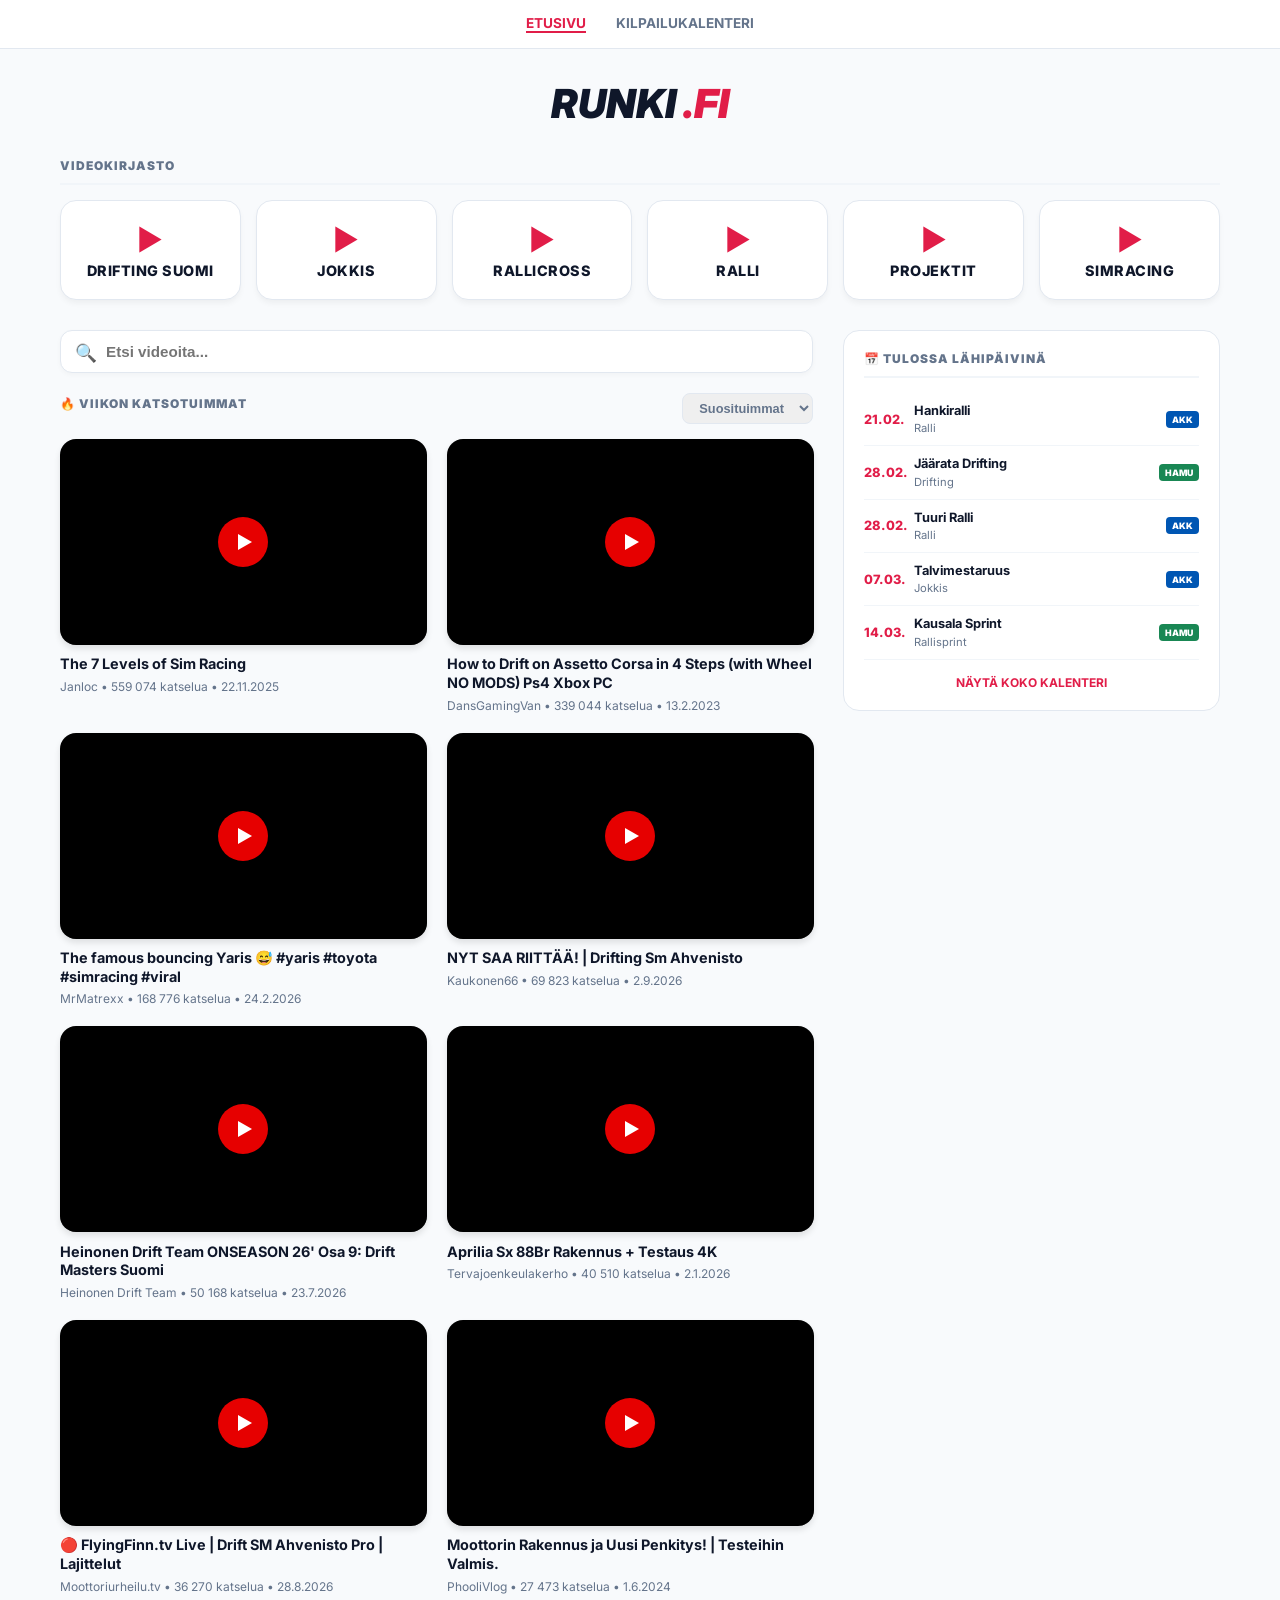
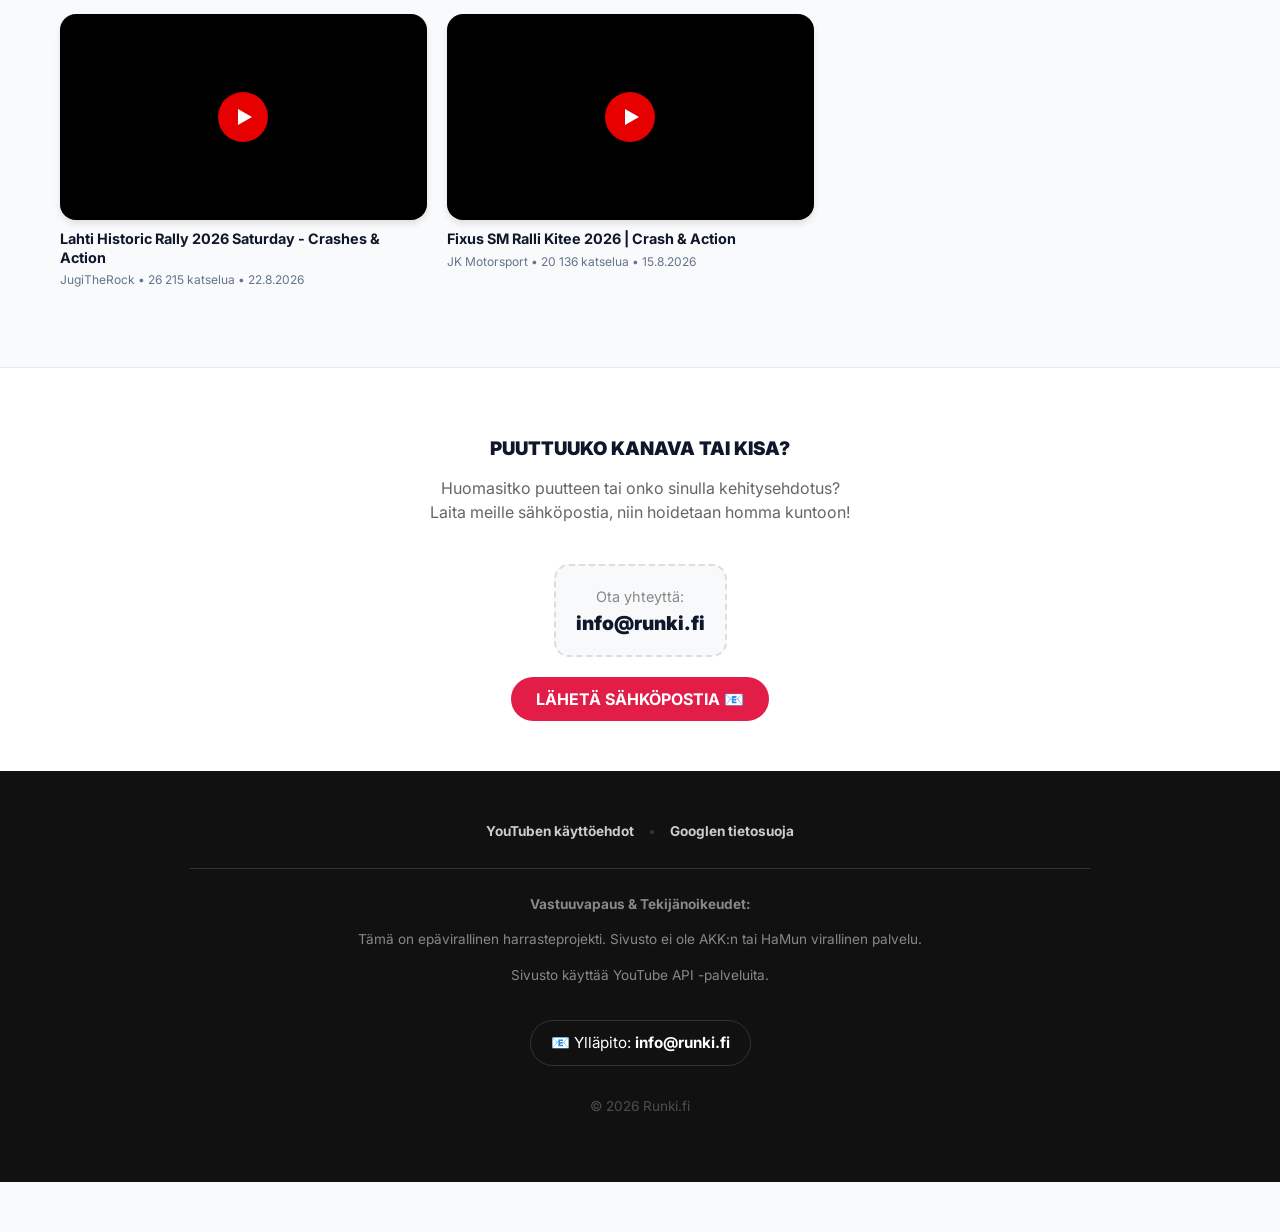
==== commit 7ee93aed: "deploy: d39d0e679bba8c06a19bcd6d6e987c29d57bf135" ====
--- a/index.html
+++ b/index.html
@@ -262,8 +262,8 @@
     </footer>
 
     <script>
-        const videoData = {"Drifting Suomi": [{"id": "XUr9nOEz76A", "title": "OIKEA DRIFTINGIN MEKKA! #drift #suomi #finland", "channel": "FULLGAS MOTORSPORT", "date": "2026-10-04T08:16:51Z", "views": "13 398", "viewCountRaw": 13398}, {"id": "cRgqUbmN-0A", "title": "DRIFT CREW BACKSTAGE\ud83c\udfce\ufe0f\ud83c\uddeb\ud83c\uddee #nordicnotes #suomi #drift #bmw #motosport #carculture #e46 # #automobile", "channel": "Nordic Notes | Belarus in Finland ", "date": "2026-09-10T15:40:09Z", "views": "1 114", "viewCountRaw": 1114}, {"id": "EUXZnoOUdDo", "title": "NYT SAA RIITT\u00c4\u00c4! | Drifting Sm Ahvenisto", "channel": "Kaukonen66", "date": "2026-09-02T13:59:00Z", "views": "69 811", "viewCountRaw": 69811}, {"id": "JHsnEFZGwXU", "title": "Venetsia Drifting Kokkola #assettocorsa #blacksmoke #suomi #drifting #shorts", "channel": "EbaloDrift", "date": "2026-08-30T17:24:30Z", "views": "1 303", "viewCountRaw": 1303}, {"id": "hyfYB0_TSRs", "title": "\ud83d\udd34 FlyingFinn.tv Live | Drift SM Ahvenisto Pro | Lajittelut", "channel": "Moottoriurheilu.tv", "date": "2026-08-28T15:00:21Z", "views": "36 258", "viewCountRaw": 36258}, {"id": "MUkzbKsHbuE", "title": "SSC Drift Series - RD2 - Kokkola Venetsia Drifting Comeback - Perjantai", "channel": "Sixth Sense Collective", "date": "2026-08-21T19:02:07Z", "views": "16 313", "viewCountRaw": 16313}, {"id": "9VfZFVyYaCM", "title": "DRIFT SM PRO PES\u00c4M\u00c4KI. TAIPALMAA MOTORSPORT", "channel": "Taipalmaa Motorsport", "date": "2026-08-08T06:00:04Z", "views": "3 811", "viewCountRaw": 3811}, {"id": "hCME5NGKzIA", "title": "Heinonen Drift Team ONSEASON 26&#39; Osa 9: Drift Masters Suomi", "channel": "Heinonen Drift Team", "date": "2026-07-23T18:23:39Z", "views": "50 135", "viewCountRaw": 50135}, {"id": "rtTQ3YvrQ3U", "title": "KAUDEN KOLMAS DRIFTING KISA - Drift SM Pro2", "channel": "Garagster", "date": "2026-07-16T15:06:33Z", "views": "3 686", "viewCountRaw": 3686}, {"id": "-KbpzEs-d8w", "title": "Drift Masters Suomi R4 | Teemu Asunmaa 2026", "channel": "Teemu Asunmaa", "date": "2026-07-15T12:59:31Z", "views": "10 401", "viewCountRaw": 10401}], "Jokkis": [{"id": "1Jo1rWFPADQ", "title": "JM SM Liiga 2026 Lohko E Er\u00e43 l\u00e4ht\u00f64", "channel": "RomukuljetusFIteam", "date": "2026-10-17T09:00:11Z", "views": "61", "viewCountRaw": 61}, {"id": "XF6JsjcmpGY", "title": "JM SM Liiga 2026 Lohko E Er\u00e43 l\u00e4ht\u00f63", "channel": "RomukuljetusFIteam", "date": "2026-10-14T14:00:39Z", "views": "155", "viewCountRaw": 155}, {"id": "pB5ZmAmWcus", "title": "JM-SM LIIGA! [MOOTTORI TUHO]", "channel": "Per\u00e4l\u00e4 RX", "date": "2026-10-13T15:08:14Z", "views": "17 870", "viewCountRaw": 17870}, {"id": "RtDOctCaWXM", "title": "JM SM Liiga 2026 Lohko E Er\u00e43 l\u00e4ht\u00f62", "channel": "RomukuljetusFIteam", "date": "2026-10-10T10:00:38Z", "views": "110", "viewCountRaw": 110}, {"id": "aIldMgIMa5s", "title": "JM SM Liiga 2026 Lohko E Er\u00e43 l\u00e4ht\u00f61", "channel": "RomukuljetusFIteam", "date": "2026-10-07T12:00:07Z", "views": "168", "viewCountRaw": 168}, {"id": "CyjQrCkXrpM", "title": "JM SM Liiga 2026 Lohko E Er\u00e42 l\u00e4ht\u00f64", "channel": "RomukuljetusFIteam", "date": "2026-10-03T09:00:03Z", "views": "241", "viewCountRaw": 241}, {"id": "pLaEvpeM1qE", "title": "JM SM Liiga 2026 Lohko E Er\u00e42 l\u00e4ht\u00f63", "channel": "RomukuljetusFIteam", "date": "2026-09-30T13:00:37Z", "views": "185", "viewCountRaw": 185}, {"id": "b1gyshdD2K0", "title": "JM SM Liiga 2026 Lohko E Er\u00e42 l\u00e4ht\u00f62", "channel": "RomukuljetusFIteam", "date": "2026-09-26T09:00:35Z", "views": "171", "viewCountRaw": 171}, {"id": "7Yp6Xy3oNh4", "title": "JM SM Liiga 2026. Topi Vuorinen 21T Team Crent ", "channel": "P.A. Racing", "date": "2026-09-25T18:42:24Z", "views": "117", "viewCountRaw": 117}, {"id": "GH1VdcbJN3w", "title": "JM SM Liiga 2026 Lohko E Er\u00e42 l\u00e4ht\u00f61", "channel": "RomukuljetusFIteam", "date": "2026-09-23T13:00:21Z", "views": "329", "viewCountRaw": 329}], "Rallicross": [{"id": "MjHYF-PG8q0", "title": "Rallycross SuperCars Flat Out \ud83d\udd25 | Rallycross SM Hyvink\u00e4\u00e4 2022 \ud83c\uddeb\ud83c\uddee", "channel": "Tomi Kyt\u00f6maa", "date": "2026-10-18T05:56:39Z", "views": "1 311", "viewCountRaw": 1311}, {"id": "gG-__eLHWME", "title": "Rallycross SM Kouvola 2021\ud83c\uddeb\ud83c\uddee", "channel": "Tomi Kyt\u00f6maa", "date": "2026-09-29T10:03:24Z", "views": "2 137", "viewCountRaw": 2137}, {"id": "6Bl4s-Md-S4", "title": "Rallicross Sm Jalasj\u00e4rvi 2026 - Silvasti Motorsport - The Red RX", "channel": "Silvasti Motorsport", "date": "2026-09-25T13:00:22Z", "views": "7 467", "viewCountRaw": 7467}, {"id": "vVG2ZqSnQcw", "title": "Rallycross SM Kouvola 2021\ud83c\udfc1\ud83c\uddeb\ud83c\uddee", "channel": "Tomi Kyt\u00f6maa", "date": "2026-09-22T10:10:52Z", "views": "8 127", "viewCountRaw": 8127}, {"id": "-Uf6fgblBeE", "title": "Janne Viitikko Finnish Rallycross Championship Datsun Finn #rallicross #rallycross", "channel": "Rallicross Suomi", "date": "2026-09-18T17:46:05Z", "views": "18 052", "viewCountRaw": 18052}, {"id": "gDEawOH3Qjk", "title": "INSIDE osa 2: Rallicross SM 5.9.26 Jalasj\u00e4rvi #rallicrosssm #murtoharju", "channel": "Tuomas Ven\u00e4l\u00e4inen RX", "date": "2026-09-14T14:00:14Z", "views": "3 860", "viewCountRaw": 3860}, {"id": "ieiqUb1d5m0", "title": "Rallycross SM &amp; RallyX Nordic Kouvola 2019\ud83c\udfc1", "channel": "Tomi Kyt\u00f6maa", "date": "2026-09-08T04:28:16Z", "views": "5 795", "viewCountRaw": 5795}, {"id": "24uttPc65ng", "title": "Rallicross SM RND 6 Jalasj\u00e4rvi | Varikko P\u00f6lin\u00f6it\u00e4", "channel": "Rallicross Podcast", "date": "2026-09-07T17:20:54Z", "views": "5 085", "viewCountRaw": 5085}, {"id": "9SsNQkNbVXQ", "title": "INSIDE osa 1: Rallicross SM 5.9.26 Jalasj\u00e4rvi #rallicrosssm #murtoharju", "channel": "Tuomas Ven\u00e4l\u00e4inen RX", "date": "2026-09-07T15:30:11Z", "views": "5 006", "viewCountRaw": 5006}, {"id": "K-OM194kkdQ", "title": "Rallicross Sm Jalasj\u00e4rvi -26 Alkuer\u00e4 1.", "channel": "Roope Rinta", "date": "2026-09-06T18:54:33Z", "views": "1 709", "viewCountRaw": 1709}], "Ralli": [{"id": "AMxBnmRcr-M", "title": "Puumala ralli 3.10.2026 VW Golf GTI MK 1 Tikanm\u00e4ki- Tikanm\u00e4ki", "channel": "Tomi Tikanm\u00e4ki Saabworks Finland", "date": "2026-10-06T10:39:13Z", "views": "455", "viewCountRaw": 455}, {"id": "iaz07DP0v2o", "title": "Puumala Ralli 03.10.2026, Loud Cars!", "channel": "JPeltsi", "date": "2026-10-04T09:00:04Z", "views": "12 858", "viewCountRaw": 12858}, {"id": "r29eO-1woQ0", "title": "Puumala Ralli 2026 /Crashes/mistakes/", "channel": "Per\u00e4Tielle Motorsport Videos", "date": "2026-10-04T07:54:04Z", "views": "9 505", "viewCountRaw": 9505}, {"id": "LiWwTcwsSWE", "title": "Puumala Ralli 2026 (Crashes &amp; Actions)", "channel": "HEHERI2", "date": "2026-10-04T05:46:36Z", "views": "18 052", "viewCountRaw": 18052}, {"id": "yanumj-8k0I", "title": "Puumala Ralli 2026, F-Cup || Crash &amp; Close Calls ||", "channel": "Huhtala Rallymedia", "date": "2026-10-03T15:21:04Z", "views": "7 487", "viewCountRaw": 7487}, {"id": "A4wgDuXZN30", "title": "SM Porvoon Autopalvelu Ralli 2026 || Crash, 3 off&#39;s &amp; Action ||", "channel": "Huhtala Rallymedia", "date": "2026-09-26T16:44:26Z", "views": "8 484", "viewCountRaw": 8484}, {"id": "gJf7d1YhCaw", "title": "Hojo Hojo -ralli 5.8.26 - F-Cup - Tuusniemi", "channel": "JENT Motorsport Video", "date": "2026-09-06T12:18:45Z", "views": "2 748", "viewCountRaw": 2748}, {"id": "MANqfUYn-jU", "title": "Viihdekeskus Hojo Hojo Ralli 2026, Action!", "channel": "Tergu Rally Videos", "date": "2026-09-05T16:07:03Z", "views": "15 892", "viewCountRaw": 15892}, {"id": "3VzRECVKK80", "title": "Lahti Historic Rally 2026 Saturday - Crashes &amp; Action", "channel": "JugiTheRock", "date": "2026-08-22T19:12:55Z", "views": "26 130", "viewCountRaw": 26130}, {"id": "d_74-ngT5Bc", "title": "Fixus SM Ralli Kitee 2026 | Crash &amp; Action", "channel": "JK Motorsport", "date": "2026-08-15T16:33:28Z", "views": "20 108", "viewCountRaw": 20108}], "Projektit": [{"id": "G7jUBTys4fs", "title": "Hotrod rakennus jatkuu  Sovitetaan koria rungolle ja moottorin kiinnitys jatkuu.", "channel": "Rodikanava", "date": "2026-10-19T05:04:35Z", "views": "10", "viewCountRaw": 10}, {"id": "U2JU9t21IVI", "title": "moottorin loppukasaus ja kardaanink\u00e4sijarrun rakennus @Sorjone#toyota#hilux #toyotahilux#offroad", "channel": "Sorjone", "date": "2026-10-17T06:35:22Z", "views": "1 334", "viewCountRaw": 1334}, {"id": "dndjv_PoFH4", "title": "LS -MOOTTORIN RAKENNUS DRIFTINGIIN, OSA 1:PURKU. TAIPALMAA MOTORSPORT", "channel": "Taipalmaa Motorsport", "date": "2026-10-17T06:00:21Z", "views": "6 954", "viewCountRaw": 6954}, {"id": "hr0v9z7YuwI", "title": "KILPA-AUTON MOOTTORIN KASAUS OSA 1. -Taipalmaa Motorsport", "channel": "Taipalmaa Motorsport", "date": "2026-03-07T07:00:36Z", "views": "5 507", "viewCountRaw": 5507}, {"id": "1udeLmrrd3g", "title": "Aprilia Sx 88Br Rakennus + Testaus 4K", "channel": "Tervajoenkeulakerho", "date": "2026-01-02T13:00:05Z", "views": "40 386", "viewCountRaw": 40386}, {"id": "7p3wZQ6BVw4", "title": "Moottorin rakennus vinkkej\u00e4 ja perusasioita", "channel": "Piipappaa paja", "date": "2025-10-11T13:33:14Z", "views": "2 034", "viewCountRaw": 2034}, {"id": "imLmJg13SFI", "title": "Doku ATV Moottorin rakennus osa 2 KUINKA PALJON TULI TEHOA?", "channel": "Doku ATV", "date": "2025-06-12T11:01:14Z", "views": "2 163", "viewCountRaw": 2163}, {"id": "9qOz5rdyraQ", "title": "BMW e46 drift build S1E1 / Moottorin rakennus", "channel": "Racing Team Village Freaks", "date": "2025-04-12T11:10:29Z", "views": "160", "viewCountRaw": 160}, {"id": "-LS41p4Rv18", "title": "Doku ATV Moottorin rakennus osa 1 LIS\u00c4\u00c4 TEHOA CFMOTOON?", "channel": "Doku ATV", "date": "2025-04-11T11:00:00Z", "views": "2 517", "viewCountRaw": 2517}, {"id": "MxDBHgEYFrY", "title": "[ JOKKIS ] GOLFFILAISEN KANNEN PORTTAUS!", "channel": "Per\u00e4l\u00e4 RX", "date": "2024-11-09T07:00:17Z", "views": "18 439", "viewCountRaw": 18439}], "Simracing": [{"id": "JHsnEFZGwXU", "title": "Venetsia Drifting Kokkola #assettocorsa #blacksmoke #suomi #drifting #shorts", "channel": "EbaloDrift", "date": "2026-08-30T17:24:30Z", "views": "1 303", "viewCountRaw": 1303}, {"id": "WNGAKtygW6g", "title": "The famous bouncing Yaris  \ud83d\ude05 #yaris #toyota #simracing #viral", "channel": "MrMatrexx", "date": "2026-02-24T19:45:06Z", "views": "168 586", "viewCountRaw": 168586}, {"id": "LVXjKkEyBoI", "title": "The 7 Levels of Sim Racing", "channel": "Janloc", "date": "2025-11-22T09:48:18Z", "views": "557 805", "viewCountRaw": 557805}, {"id": "ZVAC-acZdm8", "title": "Driftmasters Finland Driftgames Supra #drifting #assettocorsa #drift ##simracing #simdrifting #dmec", "channel": "Jeremy_Sixx", "date": "2025-06-07T23:35:30Z", "views": "2 232", "viewCountRaw": 2232}, {"id": "-GbRuA5RBaA", "title": "Logitech G923 Wheel Is A GAMECHANGER", "channel": "VR GAMEVERSE", "date": "2025-03-30T14:48:12Z", "views": "357 194", "viewCountRaw": 357194}, {"id": "silND6qxbis", "title": "POV: you finally understand what \u201cdriving with pedals\u201d means #racing #iracing #car #simracing #f4", "channel": "Jimmy Grills", "date": "2024-07-04T09:01:29Z", "views": "3 349 551", "viewCountRaw": 3349551}, {"id": "EqHqE0lWdcY", "title": "G29 Assetto Corsa", "channel": "Gaming With The Grangers\u2019", "date": "2024-04-07T22:39:01Z", "views": "1 855 976", "viewCountRaw": 1855976}, {"id": "2bn52TX7NxM", "title": "How to Drift on Assetto Corsa in 4 Steps (with Wheel NO MODS) Ps4 Xbox PC", "channel": "DansGamingVan", "date": "2023-02-13T17:00:02Z", "views": "338 814", "viewCountRaw": 338814}, {"id": "PLqoMBATCQ0", "title": "Sim Racing eSM Finaalit - Finaalil\u00e4ht\u00f6", "channel": "Finnish Sim Racing Association ry", "date": "2019-08-11T15:48:05Z", "views": "459", "viewCountRaw": 459}, {"id": "j-p4VrwWTp4", "title": "Finnish Simracing United (FiSU)", "channel": "Finnish Simracing United", "date": "2018-03-02T16:27:57Z", "views": "1 329", "viewCountRaw": 1329}]};
-        const topVideos = [{"channel": "Jimmy Grills", "date": "2024-07-04T09:01:29Z", "id": "silND6qxbis", "title": "POV: you finally understand what \u201cdriving with pedals\u201d means #racing #iracing #car #simracing #f4", "viewCountRaw": 3349551, "views": "3 349 551"}, {"channel": "Gaming With The Grangers\u2019", "date": "2024-04-07T22:39:01Z", "id": "EqHqE0lWdcY", "title": "G29 Assetto Corsa", "viewCountRaw": 1855976, "views": "1 855 976"}, {"channel": "Janloc", "date": "2025-11-22T09:48:18Z", "id": "LVXjKkEyBoI", "title": "The 7 Levels of Sim Racing", "viewCountRaw": 557805, "views": "557 805"}, {"channel": "VR GAMEVERSE", "date": "2025-03-30T14:48:12Z", "id": "-GbRuA5RBaA", "title": "Logitech G923 Wheel Is A GAMECHANGER", "viewCountRaw": 357194, "views": "357 194"}, {"channel": "DansGamingVan", "date": "2023-02-13T17:00:02Z", "id": "2bn52TX7NxM", "title": "How to Drift on Assetto Corsa in 4 Steps (with Wheel NO MODS) Ps4 Xbox PC", "viewCountRaw": 338814, "views": "338 814"}, {"channel": "MrMatrexx", "date": "2026-02-24T19:45:06Z", "id": "WNGAKtygW6g", "title": "The famous bouncing Yaris  \ud83d\ude05 #yaris #toyota #simracing #viral", "viewCountRaw": 168586, "views": "168 586"}, {"channel": "Kaukonen66", "date": "2026-09-02T13:59:00Z", "id": "EUXZnoOUdDo", "title": "NYT SAA RIITT\u00c4\u00c4! | Drifting Sm Ahvenisto", "viewCountRaw": 69811, "views": "69 811"}, {"channel": "Heinonen Drift Team", "date": "2026-07-23T18:23:39Z", "id": "hCME5NGKzIA", "title": "Heinonen Drift Team ONSEASON 26\u0026#39; Osa 9: Drift Masters Suomi", "viewCountRaw": 50135, "views": "50 135"}, {"channel": "Tervajoenkeulakerho", "date": "2026-01-02T13:00:05Z", "id": "1udeLmrrd3g", "title": "Aprilia Sx 88Br Rakennus + Testaus 4K", "viewCountRaw": 40386, "views": "40 386"}, {"channel": "Moottoriurheilu.tv", "date": "2026-08-28T15:00:21Z", "id": "hyfYB0_TSRs", "title": "\ud83d\udd34 FlyingFinn.tv Live | Drift SM Ahvenisto Pro | Lajittelut", "viewCountRaw": 36258, "views": "36 258"}];
+        const videoData = {"Drifting Suomi": [{"id": "XUr9nOEz76A", "title": "OIKEA DRIFTINGIN MEKKA! #drift #suomi #finland", "channel": "FULLGAS MOTORSPORT", "date": "2026-10-04T08:16:51Z", "views": "13 464", "viewCountRaw": 13464}, {"id": "cRgqUbmN-0A", "title": "DRIFT CREW BACKSTAGE\ud83c\udfce\ufe0f\ud83c\uddeb\ud83c\uddee #nordicnotes #suomi #drift #bmw #motosport #carculture #e46 # #automobile", "channel": "Nordic Notes | Belarus in Finland ", "date": "2026-09-10T15:40:09Z", "views": "1 114", "viewCountRaw": 1114}, {"id": "EUXZnoOUdDo", "title": "NYT SAA RIITT\u00c4\u00c4! | Drifting Sm Ahvenisto", "channel": "Kaukonen66", "date": "2026-09-02T13:59:00Z", "views": "69 823", "viewCountRaw": 69823}, {"id": "JHsnEFZGwXU", "title": "Venetsia Drifting Kokkola #assettocorsa #blacksmoke #suomi #drifting #shorts", "channel": "EbaloDrift", "date": "2026-08-30T17:24:30Z", "views": "1 304", "viewCountRaw": 1304}, {"id": "hyfYB0_TSRs", "title": "\ud83d\udd34 FlyingFinn.tv Live | Drift SM Ahvenisto Pro | Lajittelut", "channel": "Moottoriurheilu.tv", "date": "2026-08-28T15:00:21Z", "views": "36 270", "viewCountRaw": 36270}, {"id": "MUkzbKsHbuE", "title": "SSC Drift Series - RD2 - Kokkola Venetsia Drifting Comeback - Perjantai", "channel": "Sixth Sense Collective", "date": "2026-08-21T19:02:07Z", "views": "16 314", "viewCountRaw": 16314}, {"id": "9VfZFVyYaCM", "title": "DRIFT SM PRO PES\u00c4M\u00c4KI. TAIPALMAA MOTORSPORT", "channel": "Taipalmaa Motorsport", "date": "2026-08-08T06:00:04Z", "views": "3 815", "viewCountRaw": 3815}, {"id": "hCME5NGKzIA", "title": "Heinonen Drift Team ONSEASON 26&#39; Osa 9: Drift Masters Suomi", "channel": "Heinonen Drift Team", "date": "2026-07-23T18:23:39Z", "views": "50 168", "viewCountRaw": 50168}, {"id": "rtTQ3YvrQ3U", "title": "KAUDEN KOLMAS DRIFTING KISA - Drift SM Pro2", "channel": "Garagster", "date": "2026-07-16T15:06:33Z", "views": "3 686", "viewCountRaw": 3686}, {"id": "-KbpzEs-d8w", "title": "Drift Masters Suomi R4 | Teemu Asunmaa 2026", "channel": "Teemu Asunmaa", "date": "2026-07-15T12:59:31Z", "views": "10 407", "viewCountRaw": 10407}], "Jokkis": [{"id": "1Jo1rWFPADQ", "title": "JM SM Liiga 2026 Lohko E Er\u00e43 l\u00e4ht\u00f64", "channel": "RomukuljetusFIteam", "date": "2026-10-17T09:00:11Z", "views": "67", "viewCountRaw": 67}, {"id": "XF6JsjcmpGY", "title": "JM SM Liiga 2026 Lohko E Er\u00e43 l\u00e4ht\u00f63", "channel": "RomukuljetusFIteam", "date": "2026-10-14T14:00:39Z", "views": "156", "viewCountRaw": 156}, {"id": "pB5ZmAmWcus", "title": "JM-SM LIIGA! [MOOTTORI TUHO]", "channel": "Per\u00e4l\u00e4 RX", "date": "2026-10-13T15:08:14Z", "views": "18 137", "viewCountRaw": 18137}, {"id": "RtDOctCaWXM", "title": "JM SM Liiga 2026 Lohko E Er\u00e43 l\u00e4ht\u00f62", "channel": "RomukuljetusFIteam", "date": "2026-10-10T10:00:38Z", "views": "114", "viewCountRaw": 114}, {"id": "aIldMgIMa5s", "title": "JM SM Liiga 2026 Lohko E Er\u00e43 l\u00e4ht\u00f61", "channel": "RomukuljetusFIteam", "date": "2026-10-07T12:00:07Z", "views": "173", "viewCountRaw": 173}, {"id": "CyjQrCkXrpM", "title": "JM SM Liiga 2026 Lohko E Er\u00e42 l\u00e4ht\u00f64", "channel": "RomukuljetusFIteam", "date": "2026-10-03T09:00:03Z", "views": "244", "viewCountRaw": 244}, {"id": "pLaEvpeM1qE", "title": "JM SM Liiga 2026 Lohko E Er\u00e42 l\u00e4ht\u00f63", "channel": "RomukuljetusFIteam", "date": "2026-09-30T13:00:37Z", "views": "185", "viewCountRaw": 185}, {"id": "b1gyshdD2K0", "title": "JM SM Liiga 2026 Lohko E Er\u00e42 l\u00e4ht\u00f62", "channel": "RomukuljetusFIteam", "date": "2026-09-26T09:00:35Z", "views": "171", "viewCountRaw": 171}, {"id": "7Yp6Xy3oNh4", "title": "JM SM Liiga 2026. Topi Vuorinen 21T Team Crent ", "channel": "P.A. Racing", "date": "2026-09-25T18:42:24Z", "views": "117", "viewCountRaw": 117}, {"id": "GH1VdcbJN3w", "title": "JM SM Liiga 2026 Lohko E Er\u00e42 l\u00e4ht\u00f61", "channel": "RomukuljetusFIteam", "date": "2026-09-23T13:00:21Z", "views": "329", "viewCountRaw": 329}], "Rallicross": [{"id": "MjHYF-PG8q0", "title": "Rallycross SuperCars Flat Out \ud83d\udd25 | Rallycross SM Hyvink\u00e4\u00e4 2022 \ud83c\uddeb\ud83c\uddee", "channel": "Tomi Kyt\u00f6maa", "date": "2026-10-18T05:56:39Z", "views": "1 481", "viewCountRaw": 1481}, {"id": "gG-__eLHWME", "title": "Rallycross SM Kouvola 2021\ud83c\uddeb\ud83c\uddee", "channel": "Tomi Kyt\u00f6maa", "date": "2026-09-29T10:03:24Z", "views": "2 137", "viewCountRaw": 2137}, {"id": "6Bl4s-Md-S4", "title": "Rallicross Sm Jalasj\u00e4rvi 2026 - Silvasti Motorsport - The Red RX", "channel": "Silvasti Motorsport", "date": "2026-09-25T13:00:22Z", "views": "7 484", "viewCountRaw": 7484}, {"id": "vVG2ZqSnQcw", "title": "Rallycross SM Kouvola 2021\ud83c\udfc1\ud83c\uddeb\ud83c\uddee", "channel": "Tomi Kyt\u00f6maa", "date": "2026-09-22T10:10:52Z", "views": "8 176", "viewCountRaw": 8176}, {"id": "-Uf6fgblBeE", "title": "Janne Viitikko Finnish Rallycross Championship Datsun Finn #rallicross #rallycross", "channel": "Rallicross Suomi", "date": "2026-09-18T17:46:05Z", "views": "18 313", "viewCountRaw": 18313}, {"id": "gDEawOH3Qjk", "title": "INSIDE osa 2: Rallicross SM 5.9.26 Jalasj\u00e4rvi #rallicrosssm #murtoharju", "channel": "Tuomas Ven\u00e4l\u00e4inen RX", "date": "2026-09-14T14:00:14Z", "views": "3 863", "viewCountRaw": 3863}, {"id": "ieiqUb1d5m0", "title": "Rallycross SM &amp; RallyX Nordic Kouvola 2019\ud83c\udfc1", "channel": "Tomi Kyt\u00f6maa", "date": "2026-09-08T04:28:16Z", "views": "5 827", "viewCountRaw": 5827}, {"id": "24uttPc65ng", "title": "Rallicross SM RND 6 Jalasj\u00e4rvi | Varikko P\u00f6lin\u00f6it\u00e4", "channel": "Rallicross Podcast", "date": "2026-09-07T17:20:54Z", "views": "5 098", "viewCountRaw": 5098}, {"id": "9SsNQkNbVXQ", "title": "INSIDE osa 1: Rallicross SM 5.9.26 Jalasj\u00e4rvi #rallicrosssm #murtoharju", "channel": "Tuomas Ven\u00e4l\u00e4inen RX", "date": "2026-09-07T15:30:11Z", "views": "5 006", "viewCountRaw": 5006}, {"id": "K-OM194kkdQ", "title": "Rallicross Sm Jalasj\u00e4rvi -26 Alkuer\u00e4 1.", "channel": "Roope Rinta", "date": "2026-09-06T18:54:33Z", "views": "1 713", "viewCountRaw": 1713}], "Ralli": [{"id": "AMxBnmRcr-M", "title": "Puumala ralli 3.10.2026 VW Golf GTI MK 1 Tikanm\u00e4ki- Tikanm\u00e4ki", "channel": "Tomi Tikanm\u00e4ki Saabworks Finland", "date": "2026-10-06T10:39:13Z", "views": "457", "viewCountRaw": 457}, {"id": "iaz07DP0v2o", "title": "Puumala Ralli 03.10.2026, Loud Cars!", "channel": "JPeltsi", "date": "2026-10-04T09:00:04Z", "views": "12 956", "viewCountRaw": 12956}, {"id": "r29eO-1woQ0", "title": "Puumala Ralli 2026 /Crashes/mistakes/", "channel": "Per\u00e4Tielle Motorsport Videos", "date": "2026-10-04T07:54:04Z", "views": "9 527", "viewCountRaw": 9527}, {"id": "LiWwTcwsSWE", "title": "Puumala Ralli 2026 (Crashes &amp; Actions)", "channel": "HEHERI2", "date": "2026-10-04T05:46:36Z", "views": "18 091", "viewCountRaw": 18091}, {"id": "yanumj-8k0I", "title": "Puumala Ralli 2026, F-Cup || Crash &amp; Close Calls ||", "channel": "Huhtala Rallymedia", "date": "2026-10-03T15:21:04Z", "views": "7 509", "viewCountRaw": 7509}, {"id": "A4wgDuXZN30", "title": "SM Porvoon Autopalvelu Ralli 2026 || Crash, 3 off&#39;s &amp; Action ||", "channel": "Huhtala Rallymedia", "date": "2026-09-26T16:44:26Z", "views": "8 486", "viewCountRaw": 8486}, {"id": "gJf7d1YhCaw", "title": "Hojo Hojo -ralli 5.8.26 - F-Cup - Tuusniemi", "channel": "JENT Motorsport Video", "date": "2026-09-06T12:18:45Z", "views": "2 751", "viewCountRaw": 2751}, {"id": "MANqfUYn-jU", "title": "Viihdekeskus Hojo Hojo Ralli 2026, Action!", "channel": "Tergu Rally Videos", "date": "2026-09-05T16:07:03Z", "views": "15 897", "viewCountRaw": 15897}, {"id": "3VzRECVKK80", "title": "Lahti Historic Rally 2026 Saturday - Crashes &amp; Action", "channel": "JugiTheRock", "date": "2026-08-22T19:12:55Z", "views": "26 215", "viewCountRaw": 26215}, {"id": "d_74-ngT5Bc", "title": "Fixus SM Ralli Kitee 2026 | Crash &amp; Action", "channel": "JK Motorsport", "date": "2026-08-15T16:33:28Z", "views": "20 136", "viewCountRaw": 20136}], "Projektit": [{"id": "U2JU9t21IVI", "title": "moottorin loppukasaus ja kardaanink\u00e4sijarrun rakennus @Sorjone#toyota#hilux #toyotahilux#offroad", "channel": "Sorjone", "date": "2026-10-17T06:35:22Z", "views": "1 635", "viewCountRaw": 1635}, {"id": "dndjv_PoFH4", "title": "LS -MOOTTORIN RAKENNUS DRIFTINGIIN, OSA 1:PURKU. TAIPALMAA MOTORSPORT", "channel": "Taipalmaa Motorsport", "date": "2026-10-17T06:00:21Z", "views": "7 630", "viewCountRaw": 7630}, {"id": "hr0v9z7YuwI", "title": "KILPA-AUTON MOOTTORIN KASAUS OSA 1. -Taipalmaa Motorsport", "channel": "Taipalmaa Motorsport", "date": "2026-03-07T07:00:36Z", "views": "5 508", "viewCountRaw": 5508}, {"id": "1udeLmrrd3g", "title": "Aprilia Sx 88Br Rakennus + Testaus 4K", "channel": "Tervajoenkeulakerho", "date": "2026-01-02T13:00:05Z", "views": "40 510", "viewCountRaw": 40510}, {"id": "7p3wZQ6BVw4", "title": "Moottorin rakennus vinkkej\u00e4 ja perusasioita", "channel": "Piipappaa paja", "date": "2025-10-11T13:33:14Z", "views": "2 034", "viewCountRaw": 2034}, {"id": "imLmJg13SFI", "title": "Doku ATV Moottorin rakennus osa 2 KUINKA PALJON TULI TEHOA?", "channel": "Doku ATV", "date": "2025-06-12T11:01:14Z", "views": "2 163", "viewCountRaw": 2163}, {"id": "9qOz5rdyraQ", "title": "BMW e46 drift build S1E1 / Moottorin rakennus", "channel": "Racing Team Village Freaks", "date": "2025-04-12T11:10:29Z", "views": "160", "viewCountRaw": 160}, {"id": "-LS41p4Rv18", "title": "Doku ATV Moottorin rakennus osa 1 LIS\u00c4\u00c4 TEHOA CFMOTOON?", "channel": "Doku ATV", "date": "2025-04-11T11:00:00Z", "views": "2 520", "viewCountRaw": 2520}, {"id": "MxDBHgEYFrY", "title": "[ JOKKIS ] GOLFFILAISEN KANNEN PORTTAUS!", "channel": "Per\u00e4l\u00e4 RX", "date": "2024-11-09T07:00:17Z", "views": "18 460", "viewCountRaw": 18460}, {"id": "4RFFBhnrj1w", "title": "Moottorin Rakennus ja Uusi Penkitys! | Testeihin Valmis.", "channel": "PhooliVlog", "date": "2024-06-01T06:00:00Z", "views": "27 473", "viewCountRaw": 27473}], "Simracing": [{"id": "JHsnEFZGwXU", "title": "Venetsia Drifting Kokkola #assettocorsa #blacksmoke #suomi #drifting #shorts", "channel": "EbaloDrift", "date": "2026-08-30T17:24:30Z", "views": "1 304", "viewCountRaw": 1304}, {"id": "WNGAKtygW6g", "title": "The famous bouncing Yaris  \ud83d\ude05 #yaris #toyota #simracing #viral", "channel": "MrMatrexx", "date": "2026-02-24T19:45:06Z", "views": "168 776", "viewCountRaw": 168776}, {"id": "LVXjKkEyBoI", "title": "The 7 Levels of Sim Racing", "channel": "Janloc", "date": "2025-11-22T09:48:18Z", "views": "559 074", "viewCountRaw": 559074}, {"id": "ZVAC-acZdm8", "title": "Driftmasters Finland Driftgames Supra #drifting #assettocorsa #drift ##simracing #simdrifting #dmec", "channel": "Jeremy_Sixx", "date": "2025-06-07T23:35:30Z", "views": "2 235", "viewCountRaw": 2235}, {"id": "2bn52TX7NxM", "title": "How to Drift on Assetto Corsa in 4 Steps (with Wheel NO MODS) Ps4 Xbox PC", "channel": "DansGamingVan", "date": "2023-02-13T17:00:02Z", "views": "339 044", "viewCountRaw": 339044}, {"id": "PLqoMBATCQ0", "title": "Sim Racing eSM Finaalit - Finaalil\u00e4ht\u00f6", "channel": "Finnish Sim Racing Association ry", "date": "2019-08-11T15:48:05Z", "views": "459", "viewCountRaw": 459}, {"id": "j-p4VrwWTp4", "title": "Finnish Simracing United (FiSU)", "channel": "Finnish Simracing United", "date": "2018-03-02T16:27:57Z", "views": "1 329", "viewCountRaw": 1329}]};
+        const topVideos = [{"channel": "Janloc", "date": "2025-11-22T09:48:18Z", "id": "LVXjKkEyBoI", "title": "The 7 Levels of Sim Racing", "viewCountRaw": 559074, "views": "559 074"}, {"channel": "DansGamingVan", "date": "2023-02-13T17:00:02Z", "id": "2bn52TX7NxM", "title": "How to Drift on Assetto Corsa in 4 Steps (with Wheel NO MODS) Ps4 Xbox PC", "viewCountRaw": 339044, "views": "339 044"}, {"channel": "MrMatrexx", "date": "2026-02-24T19:45:06Z", "id": "WNGAKtygW6g", "title": "The famous bouncing Yaris  \ud83d\ude05 #yaris #toyota #simracing #viral", "viewCountRaw": 168776, "views": "168 776"}, {"channel": "Kaukonen66", "date": "2026-09-02T13:59:00Z", "id": "EUXZnoOUdDo", "title": "NYT SAA RIITT\u00c4\u00c4! | Drifting Sm Ahvenisto", "viewCountRaw": 69823, "views": "69 823"}, {"channel": "Heinonen Drift Team", "date": "2026-07-23T18:23:39Z", "id": "hCME5NGKzIA", "title": "Heinonen Drift Team ONSEASON 26\u0026#39; Osa 9: Drift Masters Suomi", "viewCountRaw": 50168, "views": "50 168"}, {"channel": "Tervajoenkeulakerho", "date": "2026-01-02T13:00:05Z", "id": "1udeLmrrd3g", "title": "Aprilia Sx 88Br Rakennus + Testaus 4K", "viewCountRaw": 40510, "views": "40 510"}, {"channel": "Moottoriurheilu.tv", "date": "2026-08-28T15:00:21Z", "id": "hyfYB0_TSRs", "title": "\ud83d\udd34 FlyingFinn.tv Live | Drift SM Ahvenisto Pro | Lajittelut", "viewCountRaw": 36270, "views": "36 270"}, {"channel": "PhooliVlog", "date": "2024-06-01T06:00:00Z", "id": "4RFFBhnrj1w", "title": "Moottorin Rakennus ja Uusi Penkitys! | Testeihin Valmis.", "viewCountRaw": 27473, "views": "27 473"}, {"channel": "JugiTheRock", "date": "2026-08-22T19:12:55Z", "id": "3VzRECVKK80", "title": "Lahti Historic Rally 2026 Saturday - Crashes \u0026amp; Action", "viewCountRaw": 26215, "views": "26 215"}, {"channel": "JK Motorsport", "date": "2026-08-15T16:33:28Z", "id": "d_74-ngT5Bc", "title": "Fixus SM Ralli Kitee 2026 | Crash \u0026amp; Action", "viewCountRaw": 20136, "views": "20 136"}];
     </script>
     <script src="script.js"></script>
 </body>
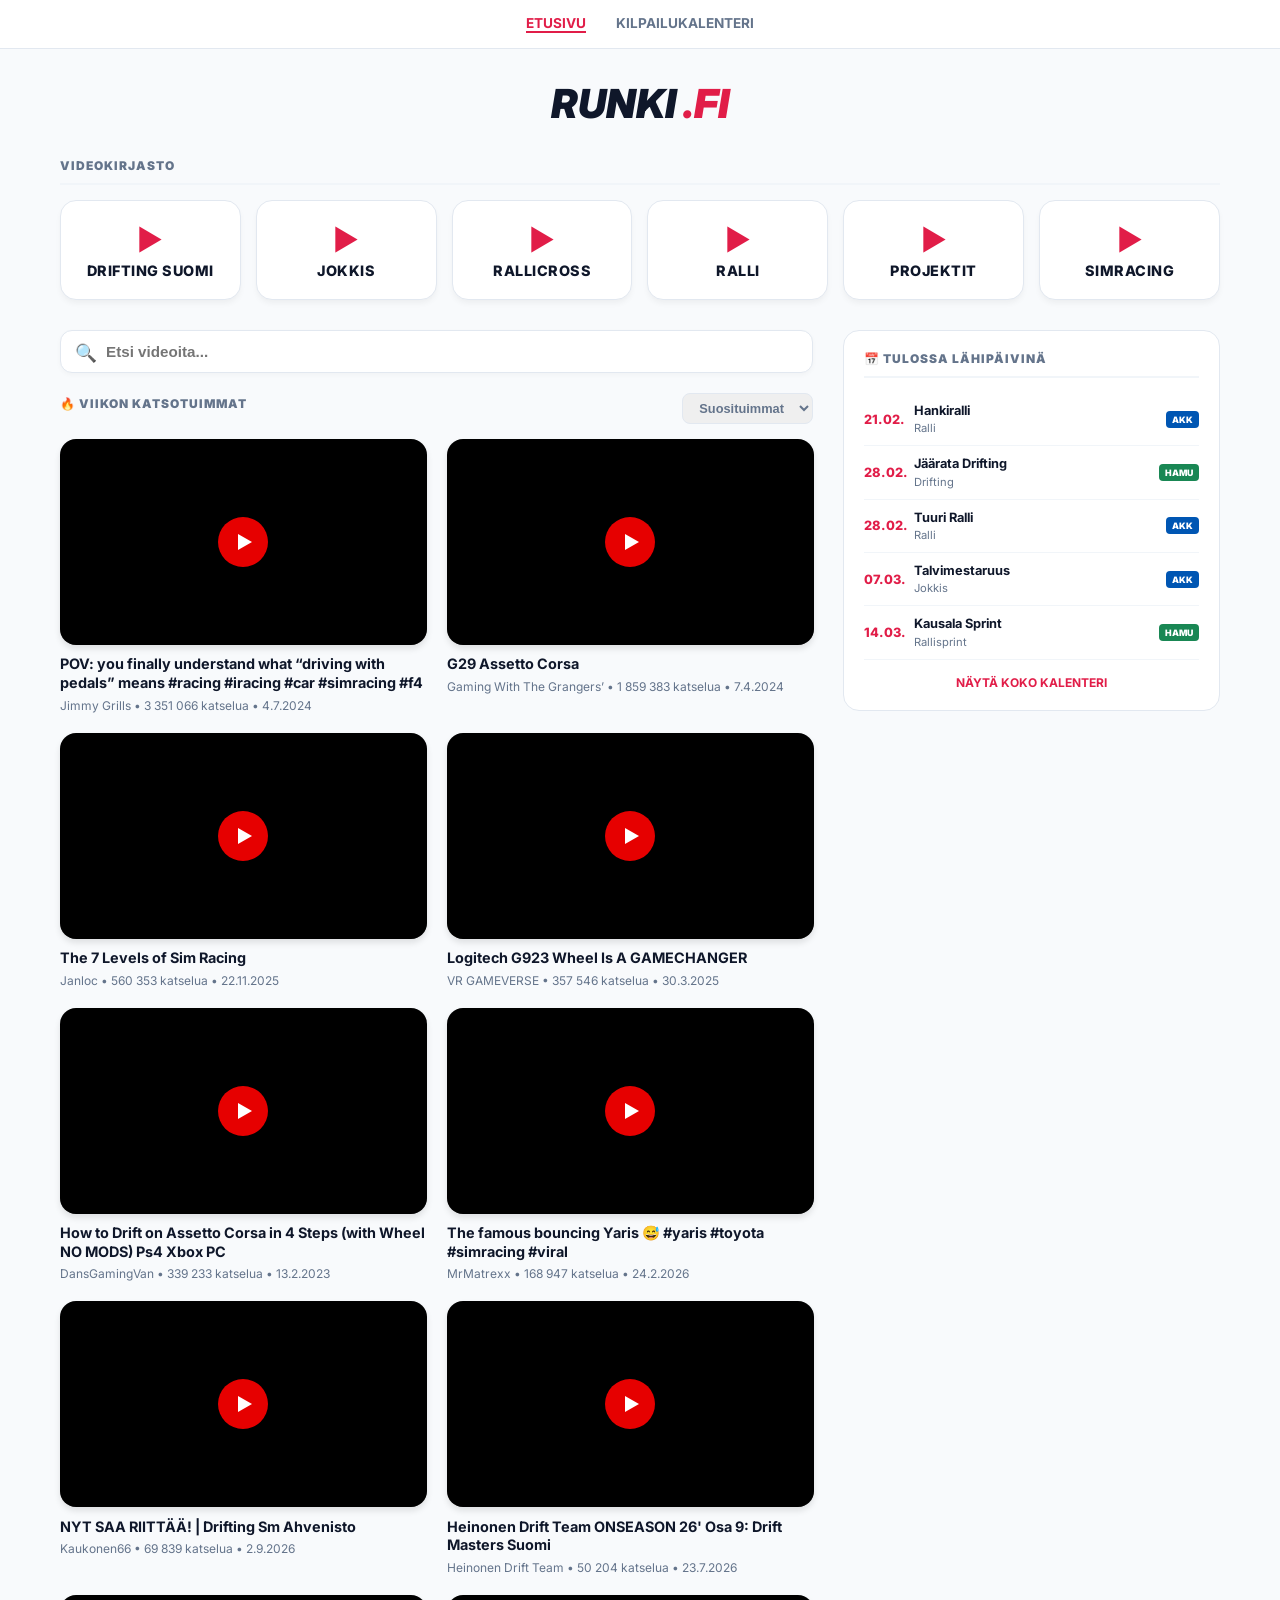
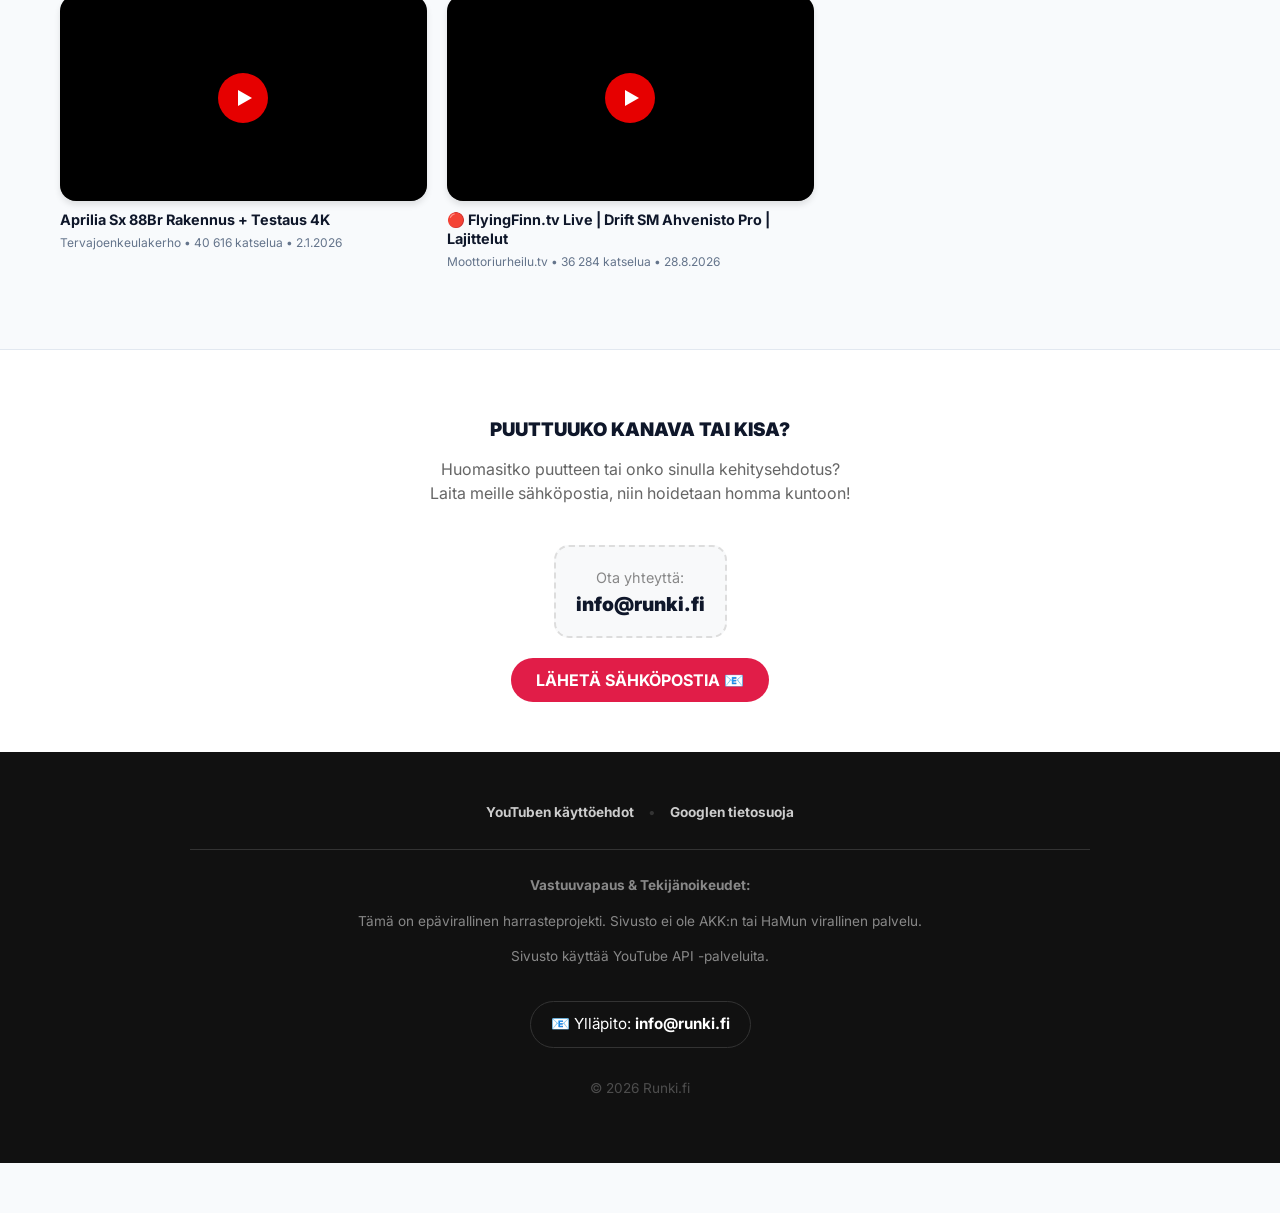
==== commit 5586107d: "deploy: d39d0e679bba8c06a19bcd6d6e987c29d57bf135" ====
--- a/index.html
+++ b/index.html
@@ -262,8 +262,8 @@
     </footer>
 
     <script>
-        const videoData = {"Drifting Suomi": [{"id": "XUr9nOEz76A", "title": "OIKEA DRIFTINGIN MEKKA! #drift #suomi #finland", "channel": "FULLGAS MOTORSPORT", "date": "2026-10-04T08:16:51Z", "views": "13 464", "viewCountRaw": 13464}, {"id": "cRgqUbmN-0A", "title": "DRIFT CREW BACKSTAGE\ud83c\udfce\ufe0f\ud83c\uddeb\ud83c\uddee #nordicnotes #suomi #drift #bmw #motosport #carculture #e46 # #automobile", "channel": "Nordic Notes | Belarus in Finland ", "date": "2026-09-10T15:40:09Z", "views": "1 114", "viewCountRaw": 1114}, {"id": "EUXZnoOUdDo", "title": "NYT SAA RIITT\u00c4\u00c4! | Drifting Sm Ahvenisto", "channel": "Kaukonen66", "date": "2026-09-02T13:59:00Z", "views": "69 823", "viewCountRaw": 69823}, {"id": "JHsnEFZGwXU", "title": "Venetsia Drifting Kokkola #assettocorsa #blacksmoke #suomi #drifting #shorts", "channel": "EbaloDrift", "date": "2026-08-30T17:24:30Z", "views": "1 304", "viewCountRaw": 1304}, {"id": "hyfYB0_TSRs", "title": "\ud83d\udd34 FlyingFinn.tv Live | Drift SM Ahvenisto Pro | Lajittelut", "channel": "Moottoriurheilu.tv", "date": "2026-08-28T15:00:21Z", "views": "36 270", "viewCountRaw": 36270}, {"id": "MUkzbKsHbuE", "title": "SSC Drift Series - RD2 - Kokkola Venetsia Drifting Comeback - Perjantai", "channel": "Sixth Sense Collective", "date": "2026-08-21T19:02:07Z", "views": "16 314", "viewCountRaw": 16314}, {"id": "9VfZFVyYaCM", "title": "DRIFT SM PRO PES\u00c4M\u00c4KI. TAIPALMAA MOTORSPORT", "channel": "Taipalmaa Motorsport", "date": "2026-08-08T06:00:04Z", "views": "3 815", "viewCountRaw": 3815}, {"id": "hCME5NGKzIA", "title": "Heinonen Drift Team ONSEASON 26&#39; Osa 9: Drift Masters Suomi", "channel": "Heinonen Drift Team", "date": "2026-07-23T18:23:39Z", "views": "50 168", "viewCountRaw": 50168}, {"id": "rtTQ3YvrQ3U", "title": "KAUDEN KOLMAS DRIFTING KISA - Drift SM Pro2", "channel": "Garagster", "date": "2026-07-16T15:06:33Z", "views": "3 686", "viewCountRaw": 3686}, {"id": "-KbpzEs-d8w", "title": "Drift Masters Suomi R4 | Teemu Asunmaa 2026", "channel": "Teemu Asunmaa", "date": "2026-07-15T12:59:31Z", "views": "10 407", "viewCountRaw": 10407}], "Jokkis": [{"id": "1Jo1rWFPADQ", "title": "JM SM Liiga 2026 Lohko E Er\u00e43 l\u00e4ht\u00f64", "channel": "RomukuljetusFIteam", "date": "2026-10-17T09:00:11Z", "views": "67", "viewCountRaw": 67}, {"id": "XF6JsjcmpGY", "title": "JM SM Liiga 2026 Lohko E Er\u00e43 l\u00e4ht\u00f63", "channel": "RomukuljetusFIteam", "date": "2026-10-14T14:00:39Z", "views": "156", "viewCountRaw": 156}, {"id": "pB5ZmAmWcus", "title": "JM-SM LIIGA! [MOOTTORI TUHO]", "channel": "Per\u00e4l\u00e4 RX", "date": "2026-10-13T15:08:14Z", "views": "18 137", "viewCountRaw": 18137}, {"id": "RtDOctCaWXM", "title": "JM SM Liiga 2026 Lohko E Er\u00e43 l\u00e4ht\u00f62", "channel": "RomukuljetusFIteam", "date": "2026-10-10T10:00:38Z", "views": "114", "viewCountRaw": 114}, {"id": "aIldMgIMa5s", "title": "JM SM Liiga 2026 Lohko E Er\u00e43 l\u00e4ht\u00f61", "channel": "RomukuljetusFIteam", "date": "2026-10-07T12:00:07Z", "views": "173", "viewCountRaw": 173}, {"id": "CyjQrCkXrpM", "title": "JM SM Liiga 2026 Lohko E Er\u00e42 l\u00e4ht\u00f64", "channel": "RomukuljetusFIteam", "date": "2026-10-03T09:00:03Z", "views": "244", "viewCountRaw": 244}, {"id": "pLaEvpeM1qE", "title": "JM SM Liiga 2026 Lohko E Er\u00e42 l\u00e4ht\u00f63", "channel": "RomukuljetusFIteam", "date": "2026-09-30T13:00:37Z", "views": "185", "viewCountRaw": 185}, {"id": "b1gyshdD2K0", "title": "JM SM Liiga 2026 Lohko E Er\u00e42 l\u00e4ht\u00f62", "channel": "RomukuljetusFIteam", "date": "2026-09-26T09:00:35Z", "views": "171", "viewCountRaw": 171}, {"id": "7Yp6Xy3oNh4", "title": "JM SM Liiga 2026. Topi Vuorinen 21T Team Crent ", "channel": "P.A. Racing", "date": "2026-09-25T18:42:24Z", "views": "117", "viewCountRaw": 117}, {"id": "GH1VdcbJN3w", "title": "JM SM Liiga 2026 Lohko E Er\u00e42 l\u00e4ht\u00f61", "channel": "RomukuljetusFIteam", "date": "2026-09-23T13:00:21Z", "views": "329", "viewCountRaw": 329}], "Rallicross": [{"id": "MjHYF-PG8q0", "title": "Rallycross SuperCars Flat Out \ud83d\udd25 | Rallycross SM Hyvink\u00e4\u00e4 2022 \ud83c\uddeb\ud83c\uddee", "channel": "Tomi Kyt\u00f6maa", "date": "2026-10-18T05:56:39Z", "views": "1 481", "viewCountRaw": 1481}, {"id": "gG-__eLHWME", "title": "Rallycross SM Kouvola 2021\ud83c\uddeb\ud83c\uddee", "channel": "Tomi Kyt\u00f6maa", "date": "2026-09-29T10:03:24Z", "views": "2 137", "viewCountRaw": 2137}, {"id": "6Bl4s-Md-S4", "title": "Rallicross Sm Jalasj\u00e4rvi 2026 - Silvasti Motorsport - The Red RX", "channel": "Silvasti Motorsport", "date": "2026-09-25T13:00:22Z", "views": "7 484", "viewCountRaw": 7484}, {"id": "vVG2ZqSnQcw", "title": "Rallycross SM Kouvola 2021\ud83c\udfc1\ud83c\uddeb\ud83c\uddee", "channel": "Tomi Kyt\u00f6maa", "date": "2026-09-22T10:10:52Z", "views": "8 176", "viewCountRaw": 8176}, {"id": "-Uf6fgblBeE", "title": "Janne Viitikko Finnish Rallycross Championship Datsun Finn #rallicross #rallycross", "channel": "Rallicross Suomi", "date": "2026-09-18T17:46:05Z", "views": "18 313", "viewCountRaw": 18313}, {"id": "gDEawOH3Qjk", "title": "INSIDE osa 2: Rallicross SM 5.9.26 Jalasj\u00e4rvi #rallicrosssm #murtoharju", "channel": "Tuomas Ven\u00e4l\u00e4inen RX", "date": "2026-09-14T14:00:14Z", "views": "3 863", "viewCountRaw": 3863}, {"id": "ieiqUb1d5m0", "title": "Rallycross SM &amp; RallyX Nordic Kouvola 2019\ud83c\udfc1", "channel": "Tomi Kyt\u00f6maa", "date": "2026-09-08T04:28:16Z", "views": "5 827", "viewCountRaw": 5827}, {"id": "24uttPc65ng", "title": "Rallicross SM RND 6 Jalasj\u00e4rvi | Varikko P\u00f6lin\u00f6it\u00e4", "channel": "Rallicross Podcast", "date": "2026-09-07T17:20:54Z", "views": "5 098", "viewCountRaw": 5098}, {"id": "9SsNQkNbVXQ", "title": "INSIDE osa 1: Rallicross SM 5.9.26 Jalasj\u00e4rvi #rallicrosssm #murtoharju", "channel": "Tuomas Ven\u00e4l\u00e4inen RX", "date": "2026-09-07T15:30:11Z", "views": "5 006", "viewCountRaw": 5006}, {"id": "K-OM194kkdQ", "title": "Rallicross Sm Jalasj\u00e4rvi -26 Alkuer\u00e4 1.", "channel": "Roope Rinta", "date": "2026-09-06T18:54:33Z", "views": "1 713", "viewCountRaw": 1713}], "Ralli": [{"id": "AMxBnmRcr-M", "title": "Puumala ralli 3.10.2026 VW Golf GTI MK 1 Tikanm\u00e4ki- Tikanm\u00e4ki", "channel": "Tomi Tikanm\u00e4ki Saabworks Finland", "date": "2026-10-06T10:39:13Z", "views": "457", "viewCountRaw": 457}, {"id": "iaz07DP0v2o", "title": "Puumala Ralli 03.10.2026, Loud Cars!", "channel": "JPeltsi", "date": "2026-10-04T09:00:04Z", "views": "12 956", "viewCountRaw": 12956}, {"id": "r29eO-1woQ0", "title": "Puumala Ralli 2026 /Crashes/mistakes/", "channel": "Per\u00e4Tielle Motorsport Videos", "date": "2026-10-04T07:54:04Z", "views": "9 527", "viewCountRaw": 9527}, {"id": "LiWwTcwsSWE", "title": "Puumala Ralli 2026 (Crashes &amp; Actions)", "channel": "HEHERI2", "date": "2026-10-04T05:46:36Z", "views": "18 091", "viewCountRaw": 18091}, {"id": "yanumj-8k0I", "title": "Puumala Ralli 2026, F-Cup || Crash &amp; Close Calls ||", "channel": "Huhtala Rallymedia", "date": "2026-10-03T15:21:04Z", "views": "7 509", "viewCountRaw": 7509}, {"id": "A4wgDuXZN30", "title": "SM Porvoon Autopalvelu Ralli 2026 || Crash, 3 off&#39;s &amp; Action ||", "channel": "Huhtala Rallymedia", "date": "2026-09-26T16:44:26Z", "views": "8 486", "viewCountRaw": 8486}, {"id": "gJf7d1YhCaw", "title": "Hojo Hojo -ralli 5.8.26 - F-Cup - Tuusniemi", "channel": "JENT Motorsport Video", "date": "2026-09-06T12:18:45Z", "views": "2 751", "viewCountRaw": 2751}, {"id": "MANqfUYn-jU", "title": "Viihdekeskus Hojo Hojo Ralli 2026, Action!", "channel": "Tergu Rally Videos", "date": "2026-09-05T16:07:03Z", "views": "15 897", "viewCountRaw": 15897}, {"id": "3VzRECVKK80", "title": "Lahti Historic Rally 2026 Saturday - Crashes &amp; Action", "channel": "JugiTheRock", "date": "2026-08-22T19:12:55Z", "views": "26 215", "viewCountRaw": 26215}, {"id": "d_74-ngT5Bc", "title": "Fixus SM Ralli Kitee 2026 | Crash &amp; Action", "channel": "JK Motorsport", "date": "2026-08-15T16:33:28Z", "views": "20 136", "viewCountRaw": 20136}], "Projektit": [{"id": "U2JU9t21IVI", "title": "moottorin loppukasaus ja kardaanink\u00e4sijarrun rakennus @Sorjone#toyota#hilux #toyotahilux#offroad", "channel": "Sorjone", "date": "2026-10-17T06:35:22Z", "views": "1 635", "viewCountRaw": 1635}, {"id": "dndjv_PoFH4", "title": "LS -MOOTTORIN RAKENNUS DRIFTINGIIN, OSA 1:PURKU. TAIPALMAA MOTORSPORT", "channel": "Taipalmaa Motorsport", "date": "2026-10-17T06:00:21Z", "views": "7 630", "viewCountRaw": 7630}, {"id": "hr0v9z7YuwI", "title": "KILPA-AUTON MOOTTORIN KASAUS OSA 1. -Taipalmaa Motorsport", "channel": "Taipalmaa Motorsport", "date": "2026-03-07T07:00:36Z", "views": "5 508", "viewCountRaw": 5508}, {"id": "1udeLmrrd3g", "title": "Aprilia Sx 88Br Rakennus + Testaus 4K", "channel": "Tervajoenkeulakerho", "date": "2026-01-02T13:00:05Z", "views": "40 510", "viewCountRaw": 40510}, {"id": "7p3wZQ6BVw4", "title": "Moottorin rakennus vinkkej\u00e4 ja perusasioita", "channel": "Piipappaa paja", "date": "2025-10-11T13:33:14Z", "views": "2 034", "viewCountRaw": 2034}, {"id": "imLmJg13SFI", "title": "Doku ATV Moottorin rakennus osa 2 KUINKA PALJON TULI TEHOA?", "channel": "Doku ATV", "date": "2025-06-12T11:01:14Z", "views": "2 163", "viewCountRaw": 2163}, {"id": "9qOz5rdyraQ", "title": "BMW e46 drift build S1E1 / Moottorin rakennus", "channel": "Racing Team Village Freaks", "date": "2025-04-12T11:10:29Z", "views": "160", "viewCountRaw": 160}, {"id": "-LS41p4Rv18", "title": "Doku ATV Moottorin rakennus osa 1 LIS\u00c4\u00c4 TEHOA CFMOTOON?", "channel": "Doku ATV", "date": "2025-04-11T11:00:00Z", "views": "2 520", "viewCountRaw": 2520}, {"id": "MxDBHgEYFrY", "title": "[ JOKKIS ] GOLFFILAISEN KANNEN PORTTAUS!", "channel": "Per\u00e4l\u00e4 RX", "date": "2024-11-09T07:00:17Z", "views": "18 460", "viewCountRaw": 18460}, {"id": "4RFFBhnrj1w", "title": "Moottorin Rakennus ja Uusi Penkitys! | Testeihin Valmis.", "channel": "PhooliVlog", "date": "2024-06-01T06:00:00Z", "views": "27 473", "viewCountRaw": 27473}], "Simracing": [{"id": "JHsnEFZGwXU", "title": "Venetsia Drifting Kokkola #assettocorsa #blacksmoke #suomi #drifting #shorts", "channel": "EbaloDrift", "date": "2026-08-30T17:24:30Z", "views": "1 304", "viewCountRaw": 1304}, {"id": "WNGAKtygW6g", "title": "The famous bouncing Yaris  \ud83d\ude05 #yaris #toyota #simracing #viral", "channel": "MrMatrexx", "date": "2026-02-24T19:45:06Z", "views": "168 776", "viewCountRaw": 168776}, {"id": "LVXjKkEyBoI", "title": "The 7 Levels of Sim Racing", "channel": "Janloc", "date": "2025-11-22T09:48:18Z", "views": "559 074", "viewCountRaw": 559074}, {"id": "ZVAC-acZdm8", "title": "Driftmasters Finland Driftgames Supra #drifting #assettocorsa #drift ##simracing #simdrifting #dmec", "channel": "Jeremy_Sixx", "date": "2025-06-07T23:35:30Z", "views": "2 235", "viewCountRaw": 2235}, {"id": "2bn52TX7NxM", "title": "How to Drift on Assetto Corsa in 4 Steps (with Wheel NO MODS) Ps4 Xbox PC", "channel": "DansGamingVan", "date": "2023-02-13T17:00:02Z", "views": "339 044", "viewCountRaw": 339044}, {"id": "PLqoMBATCQ0", "title": "Sim Racing eSM Finaalit - Finaalil\u00e4ht\u00f6", "channel": "Finnish Sim Racing Association ry", "date": "2019-08-11T15:48:05Z", "views": "459", "viewCountRaw": 459}, {"id": "j-p4VrwWTp4", "title": "Finnish Simracing United (FiSU)", "channel": "Finnish Simracing United", "date": "2018-03-02T16:27:57Z", "views": "1 329", "viewCountRaw": 1329}]};
-        const topVideos = [{"channel": "Janloc", "date": "2025-11-22T09:48:18Z", "id": "LVXjKkEyBoI", "title": "The 7 Levels of Sim Racing", "viewCountRaw": 559074, "views": "559 074"}, {"channel": "DansGamingVan", "date": "2023-02-13T17:00:02Z", "id": "2bn52TX7NxM", "title": "How to Drift on Assetto Corsa in 4 Steps (with Wheel NO MODS) Ps4 Xbox PC", "viewCountRaw": 339044, "views": "339 044"}, {"channel": "MrMatrexx", "date": "2026-02-24T19:45:06Z", "id": "WNGAKtygW6g", "title": "The famous bouncing Yaris  \ud83d\ude05 #yaris #toyota #simracing #viral", "viewCountRaw": 168776, "views": "168 776"}, {"channel": "Kaukonen66", "date": "2026-09-02T13:59:00Z", "id": "EUXZnoOUdDo", "title": "NYT SAA RIITT\u00c4\u00c4! | Drifting Sm Ahvenisto", "viewCountRaw": 69823, "views": "69 823"}, {"channel": "Heinonen Drift Team", "date": "2026-07-23T18:23:39Z", "id": "hCME5NGKzIA", "title": "Heinonen Drift Team ONSEASON 26\u0026#39; Osa 9: Drift Masters Suomi", "viewCountRaw": 50168, "views": "50 168"}, {"channel": "Tervajoenkeulakerho", "date": "2026-01-02T13:00:05Z", "id": "1udeLmrrd3g", "title": "Aprilia Sx 88Br Rakennus + Testaus 4K", "viewCountRaw": 40510, "views": "40 510"}, {"channel": "Moottoriurheilu.tv", "date": "2026-08-28T15:00:21Z", "id": "hyfYB0_TSRs", "title": "\ud83d\udd34 FlyingFinn.tv Live | Drift SM Ahvenisto Pro | Lajittelut", "viewCountRaw": 36270, "views": "36 270"}, {"channel": "PhooliVlog", "date": "2024-06-01T06:00:00Z", "id": "4RFFBhnrj1w", "title": "Moottorin Rakennus ja Uusi Penkitys! | Testeihin Valmis.", "viewCountRaw": 27473, "views": "27 473"}, {"channel": "JugiTheRock", "date": "2026-08-22T19:12:55Z", "id": "3VzRECVKK80", "title": "Lahti Historic Rally 2026 Saturday - Crashes \u0026amp; Action", "viewCountRaw": 26215, "views": "26 215"}, {"channel": "JK Motorsport", "date": "2026-08-15T16:33:28Z", "id": "d_74-ngT5Bc", "title": "Fixus SM Ralli Kitee 2026 | Crash \u0026amp; Action", "viewCountRaw": 20136, "views": "20 136"}];
+        const videoData = {"Drifting Suomi": [{"id": "cAmS3qhtPMM", "title": "Hyvink\u00e4\u00e4: Drifting SM PRO round 2, kausi 2026", "channel": "Krisse Aalto", "date": "2026-10-13T07:00:14Z", "views": "4 800", "viewCountRaw": 4800}, {"id": "XUr9nOEz76A", "title": "OIKEA DRIFTINGIN MEKKA! #drift #suomi #finland", "channel": "FULLGAS MOTORSPORT", "date": "2026-10-04T08:16:51Z", "views": "13 500", "viewCountRaw": 13500}, {"id": "GCHpuEKz0fg", "title": "L\u00e4hdettiin ajamaan Pro luokkaan | Drift SM Pro | SSC Drift Series", "channel": "Rocky Slayer ATV", "date": "2026-09-19T09:30:04Z", "views": "5 079", "viewCountRaw": 5079}, {"id": "cRgqUbmN-0A", "title": "DRIFT CREW BACKSTAGE\ud83c\udfce\ufe0f\ud83c\uddeb\ud83c\uddee #nordicnotes #suomi #drift #bmw #motosport #carculture #e46 # #automobile", "channel": "Nordic Notes | Belarus in Finland ", "date": "2026-09-10T15:40:09Z", "views": "1 114", "viewCountRaw": 1114}, {"id": "EUXZnoOUdDo", "title": "NYT SAA RIITT\u00c4\u00c4! | Drifting Sm Ahvenisto", "channel": "Kaukonen66", "date": "2026-09-02T13:59:00Z", "views": "69 839", "viewCountRaw": 69839}, {"id": "JHsnEFZGwXU", "title": "Venetsia Drifting Kokkola #assettocorsa #blacksmoke #suomi #drifting #shorts", "channel": "EbaloDrift", "date": "2026-08-30T17:24:30Z", "views": "1 304", "viewCountRaw": 1304}, {"id": "hyfYB0_TSRs", "title": "\ud83d\udd34 FlyingFinn.tv Live | Drift SM Ahvenisto Pro | Lajittelut", "channel": "Moottoriurheilu.tv", "date": "2026-08-28T15:00:21Z", "views": "36 284", "viewCountRaw": 36284}, {"id": "MUkzbKsHbuE", "title": "SSC Drift Series - RD2 - Kokkola Venetsia Drifting Comeback - Perjantai", "channel": "Sixth Sense Collective", "date": "2026-08-21T19:02:07Z", "views": "16 316", "viewCountRaw": 16316}, {"id": "9VfZFVyYaCM", "title": "DRIFT SM PRO PES\u00c4M\u00c4KI. TAIPALMAA MOTORSPORT", "channel": "Taipalmaa Motorsport", "date": "2026-08-08T06:00:04Z", "views": "3 815", "viewCountRaw": 3815}, {"id": "hCME5NGKzIA", "title": "Heinonen Drift Team ONSEASON 26&#39; Osa 9: Drift Masters Suomi", "channel": "Heinonen Drift Team", "date": "2026-07-23T18:23:39Z", "views": "50 204", "viewCountRaw": 50204}], "Jokkis": [{"id": "1Jo1rWFPADQ", "title": "JM SM Liiga 2026 Lohko E Er\u00e43 l\u00e4ht\u00f64", "channel": "RomukuljetusFIteam", "date": "2026-10-17T09:00:11Z", "views": "90", "viewCountRaw": 90}, {"id": "XF6JsjcmpGY", "title": "JM SM Liiga 2026 Lohko E Er\u00e43 l\u00e4ht\u00f63", "channel": "RomukuljetusFIteam", "date": "2026-10-14T14:00:39Z", "views": "158", "viewCountRaw": 158}, {"id": "pB5ZmAmWcus", "title": "JM-SM LIIGA! [MOOTTORI TUHO]", "channel": "Per\u00e4l\u00e4 RX", "date": "2026-10-13T15:08:14Z", "views": "18 434", "viewCountRaw": 18434}, {"id": "RtDOctCaWXM", "title": "JM SM Liiga 2026 Lohko E Er\u00e43 l\u00e4ht\u00f62", "channel": "RomukuljetusFIteam", "date": "2026-10-10T10:00:38Z", "views": "116", "viewCountRaw": 116}, {"id": "aIldMgIMa5s", "title": "JM SM Liiga 2026 Lohko E Er\u00e43 l\u00e4ht\u00f61", "channel": "RomukuljetusFIteam", "date": "2026-10-07T12:00:07Z", "views": "176", "viewCountRaw": 176}, {"id": "CyjQrCkXrpM", "title": "JM SM Liiga 2026 Lohko E Er\u00e42 l\u00e4ht\u00f64", "channel": "RomukuljetusFIteam", "date": "2026-10-03T09:00:03Z", "views": "245", "viewCountRaw": 245}, {"id": "pLaEvpeM1qE", "title": "JM SM Liiga 2026 Lohko E Er\u00e42 l\u00e4ht\u00f63", "channel": "RomukuljetusFIteam", "date": "2026-09-30T13:00:37Z", "views": "186", "viewCountRaw": 186}, {"id": "b1gyshdD2K0", "title": "JM SM Liiga 2026 Lohko E Er\u00e42 l\u00e4ht\u00f62", "channel": "RomukuljetusFIteam", "date": "2026-09-26T09:00:35Z", "views": "171", "viewCountRaw": 171}, {"id": "7Yp6Xy3oNh4", "title": "JM SM Liiga 2026. Topi Vuorinen 21T Team Crent ", "channel": "P.A. Racing", "date": "2026-09-25T18:42:24Z", "views": "117", "viewCountRaw": 117}, {"id": "GH1VdcbJN3w", "title": "JM SM Liiga 2026 Lohko E Er\u00e42 l\u00e4ht\u00f61", "channel": "RomukuljetusFIteam", "date": "2026-09-23T13:00:21Z", "views": "329", "viewCountRaw": 329}], "Rallicross": [{"id": "MjHYF-PG8q0", "title": "Rallycross SuperCars Flat Out \ud83d\udd25 | Rallycross SM Hyvink\u00e4\u00e4 2022 \ud83c\uddeb\ud83c\uddee", "channel": "Tomi Kyt\u00f6maa", "date": "2026-10-18T05:56:39Z", "views": "1 628", "viewCountRaw": 1628}, {"id": "gG-__eLHWME", "title": "Rallycross SM Kouvola 2021\ud83c\uddeb\ud83c\uddee", "channel": "Tomi Kyt\u00f6maa", "date": "2026-09-29T10:03:24Z", "views": "2 138", "viewCountRaw": 2138}, {"id": "6Bl4s-Md-S4", "title": "Rallicross Sm Jalasj\u00e4rvi 2026 - Silvasti Motorsport - The Red RX", "channel": "Silvasti Motorsport", "date": "2026-09-25T13:00:22Z", "views": "7 515", "viewCountRaw": 7515}, {"id": "vVG2ZqSnQcw", "title": "Rallycross SM Kouvola 2021\ud83c\udfc1\ud83c\uddeb\ud83c\uddee", "channel": "Tomi Kyt\u00f6maa", "date": "2026-09-22T10:10:52Z", "views": "8 225", "viewCountRaw": 8225}, {"id": "-Uf6fgblBeE", "title": "Janne Viitikko Finnish Rallycross Championship Datsun Finn #rallicross #rallycross", "channel": "Rallicross Suomi", "date": "2026-09-18T17:46:05Z", "views": "18 509", "viewCountRaw": 18509}, {"id": "gDEawOH3Qjk", "title": "INSIDE osa 2: Rallicross SM 5.9.26 Jalasj\u00e4rvi #rallicrosssm #murtoharju", "channel": "Tuomas Ven\u00e4l\u00e4inen RX", "date": "2026-09-14T14:00:14Z", "views": "3 865", "viewCountRaw": 3865}, {"id": "ieiqUb1d5m0", "title": "Rallycross SM &amp; RallyX Nordic Kouvola 2019\ud83c\udfc1", "channel": "Tomi Kyt\u00f6maa", "date": "2026-09-08T04:28:16Z", "views": "5 851", "viewCountRaw": 5851}, {"id": "24uttPc65ng", "title": "Rallicross SM RND 6 Jalasj\u00e4rvi | Varikko P\u00f6lin\u00f6it\u00e4", "channel": "Rallicross Podcast", "date": "2026-09-07T17:20:54Z", "views": "5 107", "viewCountRaw": 5107}, {"id": "9SsNQkNbVXQ", "title": "INSIDE osa 1: Rallicross SM 5.9.26 Jalasj\u00e4rvi #rallicrosssm #murtoharju", "channel": "Tuomas Ven\u00e4l\u00e4inen RX", "date": "2026-09-07T15:30:11Z", "views": "5 009", "viewCountRaw": 5009}, {"id": "K-OM194kkdQ", "title": "Rallicross Sm Jalasj\u00e4rvi -26 Alkuer\u00e4 1.", "channel": "Roope Rinta", "date": "2026-09-06T18:54:33Z", "views": "1 713", "viewCountRaw": 1713}], "Ralli": [{"id": "AMxBnmRcr-M", "title": "Puumala ralli 3.10.2026 VW Golf GTI MK 1 Tikanm\u00e4ki- Tikanm\u00e4ki", "channel": "Tomi Tikanm\u00e4ki Saabworks Finland", "date": "2026-10-06T10:39:13Z", "views": "462", "viewCountRaw": 462}, {"id": "iaz07DP0v2o", "title": "Puumala Ralli 03.10.2026, Loud Cars!", "channel": "JPeltsi", "date": "2026-10-04T09:00:04Z", "views": "13 039", "viewCountRaw": 13039}, {"id": "r29eO-1woQ0", "title": "Puumala Ralli 2026 /Crashes/mistakes/", "channel": "Per\u00e4Tielle Motorsport Videos", "date": "2026-10-04T07:54:04Z", "views": "9 558", "viewCountRaw": 9558}, {"id": "LiWwTcwsSWE", "title": "Puumala Ralli 2026 (Crashes &amp; Actions)", "channel": "HEHERI2", "date": "2026-10-04T05:46:36Z", "views": "18 137", "viewCountRaw": 18137}, {"id": "yanumj-8k0I", "title": "Puumala Ralli 2026, F-Cup || Crash &amp; Close Calls ||", "channel": "Huhtala Rallymedia", "date": "2026-10-03T15:21:04Z", "views": "7 521", "viewCountRaw": 7521}, {"id": "A4wgDuXZN30", "title": "SM Porvoon Autopalvelu Ralli 2026 || Crash, 3 off&#39;s &amp; Action ||", "channel": "Huhtala Rallymedia", "date": "2026-09-26T16:44:26Z", "views": "8 488", "viewCountRaw": 8488}, {"id": "MANqfUYn-jU", "title": "Viihdekeskus Hojo Hojo Ralli 2026, Action!", "channel": "Tergu Rally Videos", "date": "2026-09-05T16:07:03Z", "views": "15 904", "viewCountRaw": 15904}, {"id": "3VzRECVKK80", "title": "Lahti Historic Rally 2026 Saturday - Crashes &amp; Action", "channel": "JugiTheRock", "date": "2026-08-22T19:12:55Z", "views": "26 268", "viewCountRaw": 26268}, {"id": "d_74-ngT5Bc", "title": "Fixus SM Ralli Kitee 2026 | Crash &amp; Action", "channel": "JK Motorsport", "date": "2026-08-15T16:33:28Z", "views": "20 163", "viewCountRaw": 20163}, {"id": "zTOvOAhIYHY", "title": "\ud83d\udd34 FlyingFinn.tv Live | Ralli SM Jyv\u00e4skyl\u00e4 |  EK1 Laajavuori", "channel": "Moottoriurheilu.tv", "date": "2026-06-12T20:24:31Z", "views": "21 741", "viewCountRaw": 21741}], "Projektit": [{"id": "U2JU9t21IVI", "title": "moottorin loppukasaus ja kardaanink\u00e4sijarrun rakennus @Sorjone#toyota#hilux #toyotahilux#offroad", "channel": "Sorjone", "date": "2026-10-17T06:35:22Z", "views": "2 531", "viewCountRaw": 2531}, {"id": "dndjv_PoFH4", "title": "LS -MOOTTORIN RAKENNUS DRIFTINGIIN, OSA 1:PURKU. TAIPALMAA MOTORSPORT", "channel": "Taipalmaa Motorsport", "date": "2026-10-17T06:00:21Z", "views": "8 315", "viewCountRaw": 8315}, {"id": "hr0v9z7YuwI", "title": "KILPA-AUTON MOOTTORIN KASAUS OSA 1. -Taipalmaa Motorsport", "channel": "Taipalmaa Motorsport", "date": "2026-03-07T07:00:36Z", "views": "5 510", "viewCountRaw": 5510}, {"id": "1udeLmrrd3g", "title": "Aprilia Sx 88Br Rakennus + Testaus 4K", "channel": "Tervajoenkeulakerho", "date": "2026-01-02T13:00:05Z", "views": "40 616", "viewCountRaw": 40616}, {"id": "7p3wZQ6BVw4", "title": "Moottorin rakennus vinkkej\u00e4 ja perusasioita", "channel": "Piipappaa paja", "date": "2025-10-11T13:33:14Z", "views": "2 034", "viewCountRaw": 2034}, {"id": "imLmJg13SFI", "title": "Doku ATV Moottorin rakennus osa 2 KUINKA PALJON TULI TEHOA?", "channel": "Doku ATV", "date": "2025-06-12T11:01:14Z", "views": "2 164", "viewCountRaw": 2164}, {"id": "9qOz5rdyraQ", "title": "BMW e46 drift build S1E1 / Moottorin rakennus", "channel": "Racing Team Village Freaks", "date": "2025-04-12T11:10:29Z", "views": "160", "viewCountRaw": 160}, {"id": "-LS41p4Rv18", "title": "Doku ATV Moottorin rakennus osa 1 LIS\u00c4\u00c4 TEHOA CFMOTOON?", "channel": "Doku ATV", "date": "2025-04-11T11:00:00Z", "views": "2 523", "viewCountRaw": 2523}, {"id": "MxDBHgEYFrY", "title": "[ JOKKIS ] GOLFFILAISEN KANNEN PORTTAUS!", "channel": "Per\u00e4l\u00e4 RX", "date": "2024-11-09T07:00:17Z", "views": "18 465", "viewCountRaw": 18465}, {"id": "4RFFBhnrj1w", "title": "Moottorin Rakennus ja Uusi Penkitys! | Testeihin Valmis.", "channel": "PhooliVlog", "date": "2024-06-01T06:00:00Z", "views": "27 473", "viewCountRaw": 27473}], "Simracing": [{"id": "JHsnEFZGwXU", "title": "Venetsia Drifting Kokkola #assettocorsa #blacksmoke #suomi #drifting #shorts", "channel": "EbaloDrift", "date": "2026-08-30T17:24:30Z", "views": "1 304", "viewCountRaw": 1304}, {"id": "WNGAKtygW6g", "title": "The famous bouncing Yaris  \ud83d\ude05 #yaris #toyota #simracing #viral", "channel": "MrMatrexx", "date": "2026-02-24T19:45:06Z", "views": "168 947", "viewCountRaw": 168947}, {"id": "LVXjKkEyBoI", "title": "The 7 Levels of Sim Racing", "channel": "Janloc", "date": "2025-11-22T09:48:18Z", "views": "560 353", "viewCountRaw": 560353}, {"id": "ZVAC-acZdm8", "title": "Driftmasters Finland Driftgames Supra #drifting #assettocorsa #drift ##simracing #simdrifting #dmec", "channel": "Jeremy_Sixx", "date": "2025-06-07T23:35:30Z", "views": "2 237", "viewCountRaw": 2237}, {"id": "-GbRuA5RBaA", "title": "Logitech G923 Wheel Is A GAMECHANGER", "channel": "VR GAMEVERSE", "date": "2025-03-30T14:48:12Z", "views": "357 546", "viewCountRaw": 357546}, {"id": "silND6qxbis", "title": "POV: you finally understand what \u201cdriving with pedals\u201d means #racing #iracing #car #simracing #f4", "channel": "Jimmy Grills", "date": "2024-07-04T09:01:29Z", "views": "3 351 066", "viewCountRaw": 3351066}, {"id": "EqHqE0lWdcY", "title": "G29 Assetto Corsa", "channel": "Gaming With The Grangers\u2019", "date": "2024-04-07T22:39:01Z", "views": "1 859 383", "viewCountRaw": 1859383}, {"id": "2bn52TX7NxM", "title": "How to Drift on Assetto Corsa in 4 Steps (with Wheel NO MODS) Ps4 Xbox PC", "channel": "DansGamingVan", "date": "2023-02-13T17:00:02Z", "views": "339 233", "viewCountRaw": 339233}, {"id": "PLqoMBATCQ0", "title": "Sim Racing eSM Finaalit - Finaalil\u00e4ht\u00f6", "channel": "Finnish Sim Racing Association ry", "date": "2019-08-11T15:48:05Z", "views": "459", "viewCountRaw": 459}, {"id": "j-p4VrwWTp4", "title": "Finnish Simracing United (FiSU)", "channel": "Finnish Simracing United", "date": "2018-03-02T16:27:57Z", "views": "1 329", "viewCountRaw": 1329}]};
+        const topVideos = [{"channel": "Jimmy Grills", "date": "2024-07-04T09:01:29Z", "id": "silND6qxbis", "title": "POV: you finally understand what \u201cdriving with pedals\u201d means #racing #iracing #car #simracing #f4", "viewCountRaw": 3351066, "views": "3 351 066"}, {"channel": "Gaming With The Grangers\u2019", "date": "2024-04-07T22:39:01Z", "id": "EqHqE0lWdcY", "title": "G29 Assetto Corsa", "viewCountRaw": 1859383, "views": "1 859 383"}, {"channel": "Janloc", "date": "2025-11-22T09:48:18Z", "id": "LVXjKkEyBoI", "title": "The 7 Levels of Sim Racing", "viewCountRaw": 560353, "views": "560 353"}, {"channel": "VR GAMEVERSE", "date": "2025-03-30T14:48:12Z", "id": "-GbRuA5RBaA", "title": "Logitech G923 Wheel Is A GAMECHANGER", "viewCountRaw": 357546, "views": "357 546"}, {"channel": "DansGamingVan", "date": "2023-02-13T17:00:02Z", "id": "2bn52TX7NxM", "title": "How to Drift on Assetto Corsa in 4 Steps (with Wheel NO MODS) Ps4 Xbox PC", "viewCountRaw": 339233, "views": "339 233"}, {"channel": "MrMatrexx", "date": "2026-02-24T19:45:06Z", "id": "WNGAKtygW6g", "title": "The famous bouncing Yaris  \ud83d\ude05 #yaris #toyota #simracing #viral", "viewCountRaw": 168947, "views": "168 947"}, {"channel": "Kaukonen66", "date": "2026-09-02T13:59:00Z", "id": "EUXZnoOUdDo", "title": "NYT SAA RIITT\u00c4\u00c4! | Drifting Sm Ahvenisto", "viewCountRaw": 69839, "views": "69 839"}, {"channel": "Heinonen Drift Team", "date": "2026-07-23T18:23:39Z", "id": "hCME5NGKzIA", "title": "Heinonen Drift Team ONSEASON 26\u0026#39; Osa 9: Drift Masters Suomi", "viewCountRaw": 50204, "views": "50 204"}, {"channel": "Tervajoenkeulakerho", "date": "2026-01-02T13:00:05Z", "id": "1udeLmrrd3g", "title": "Aprilia Sx 88Br Rakennus + Testaus 4K", "viewCountRaw": 40616, "views": "40 616"}, {"channel": "Moottoriurheilu.tv", "date": "2026-08-28T15:00:21Z", "id": "hyfYB0_TSRs", "title": "\ud83d\udd34 FlyingFinn.tv Live | Drift SM Ahvenisto Pro | Lajittelut", "viewCountRaw": 36284, "views": "36 284"}];
     </script>
     <script src="script.js"></script>
 </body>
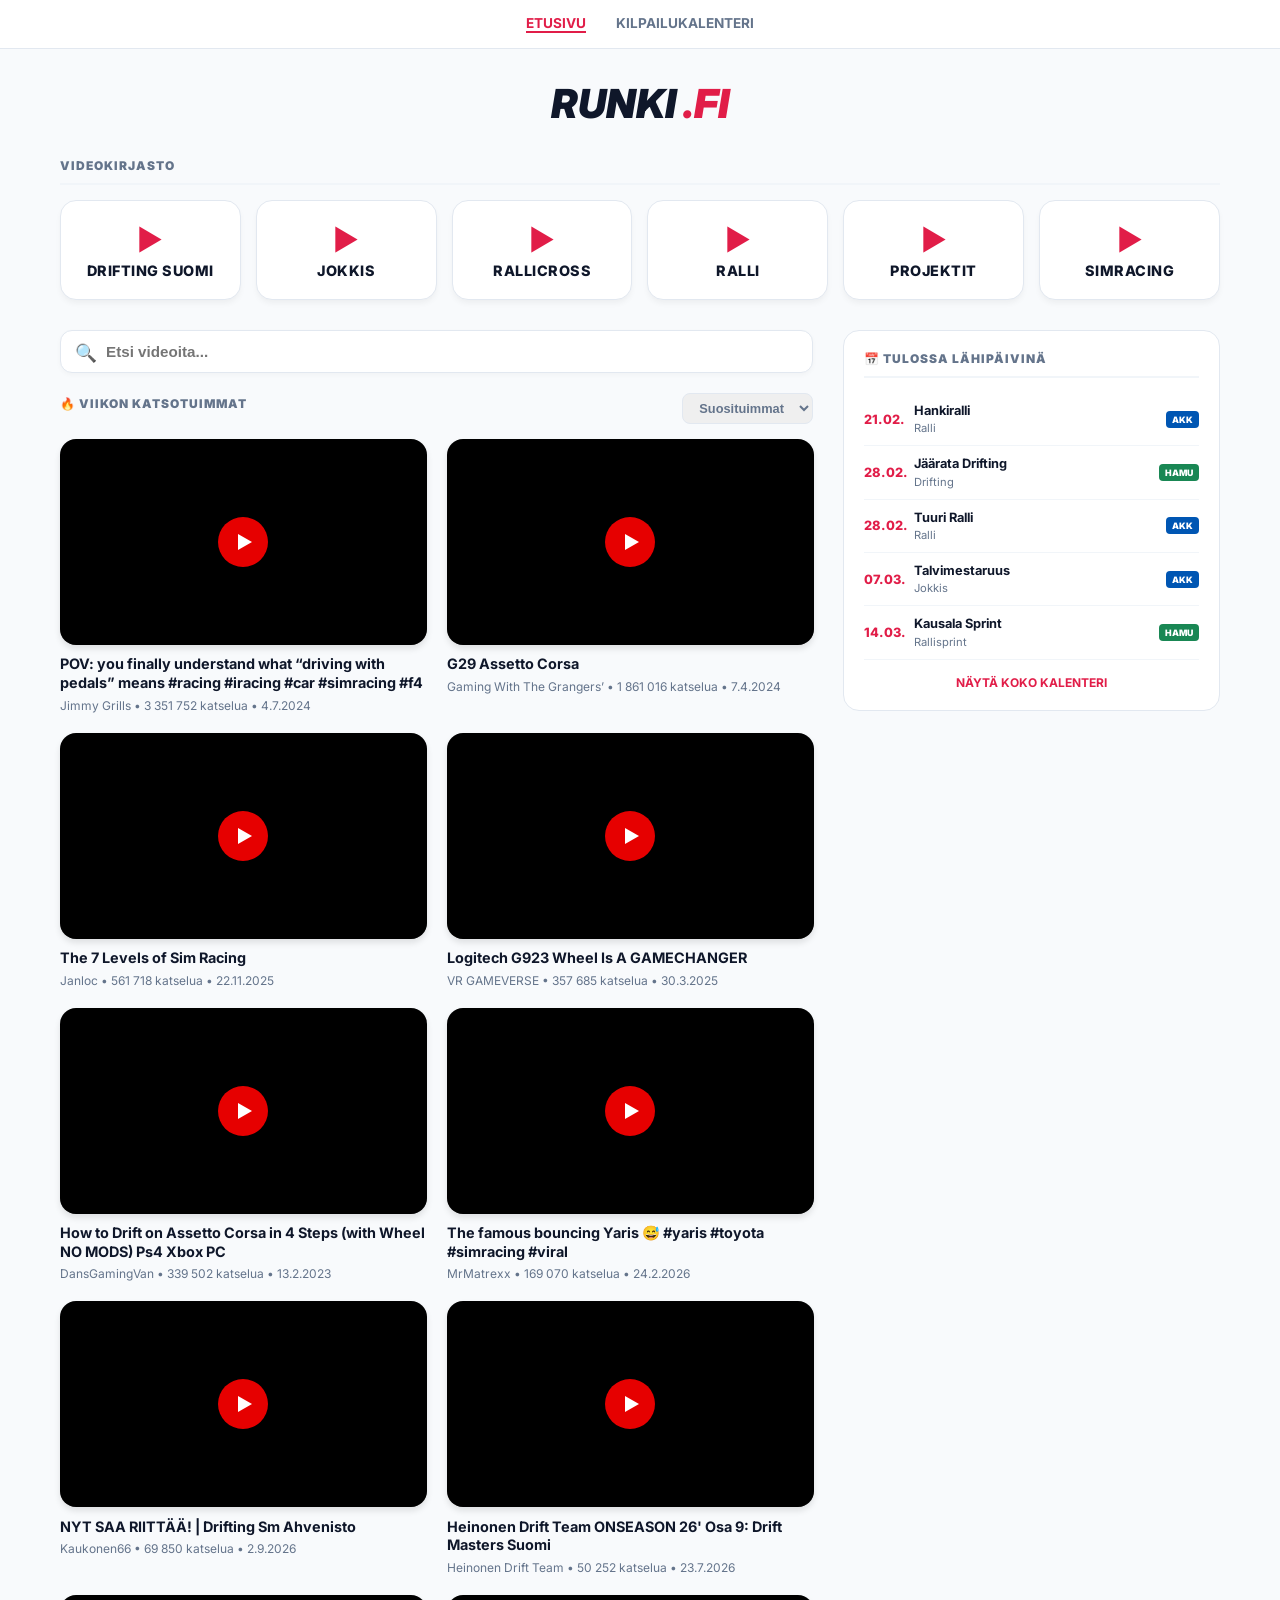
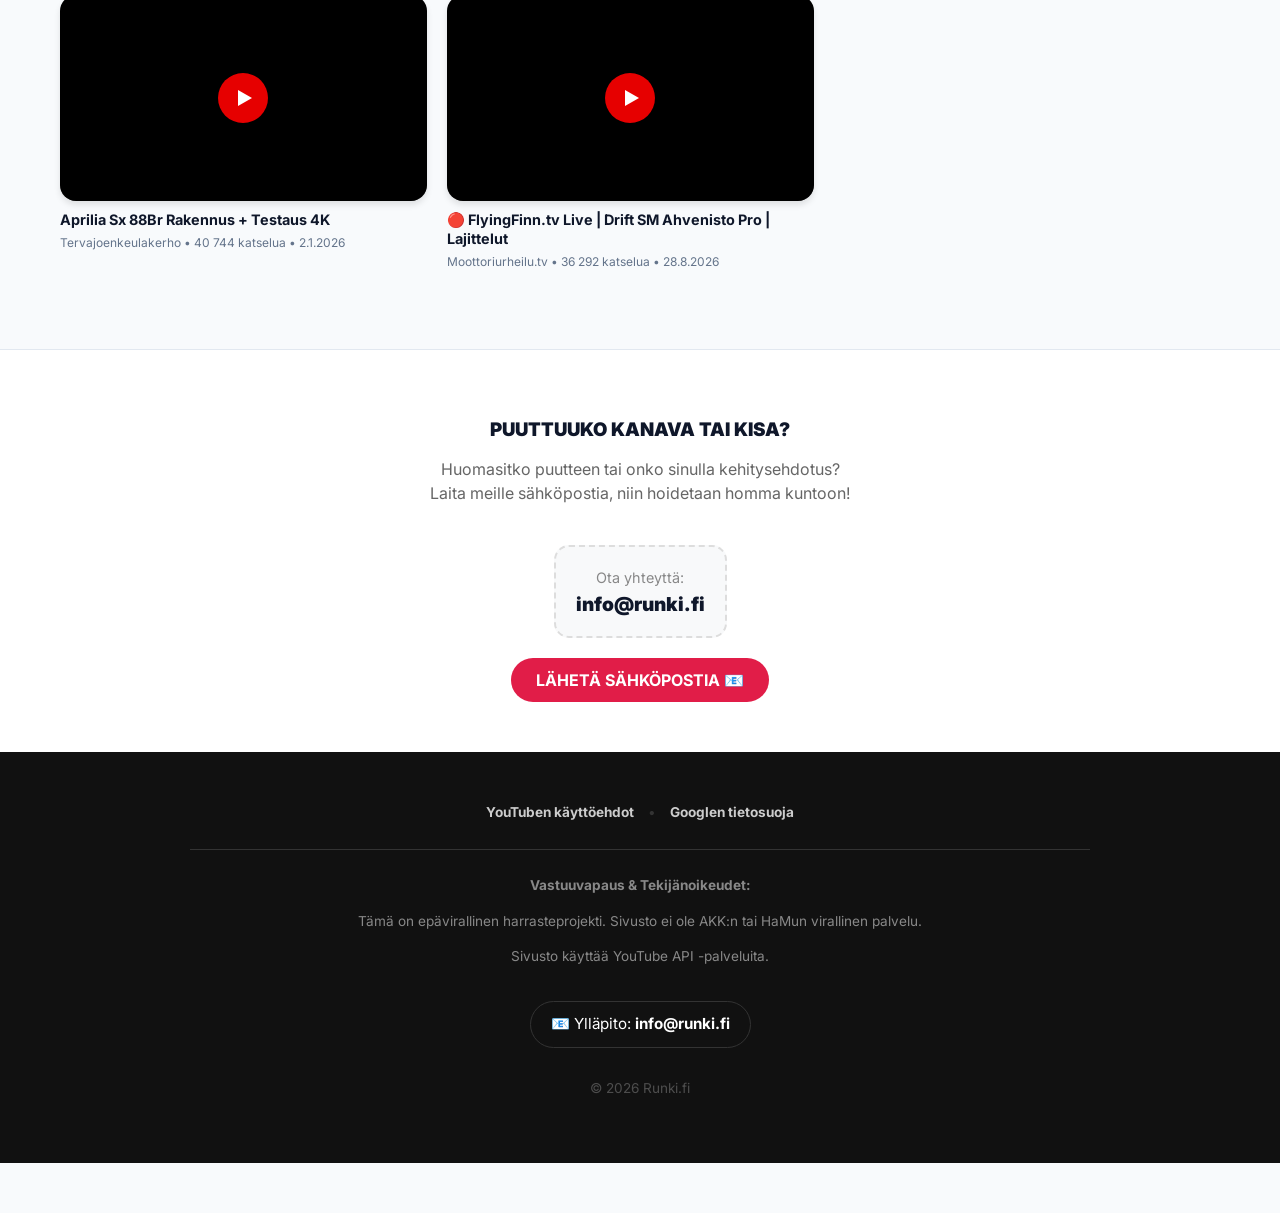
==== commit 7567e23c: "deploy: d39d0e679bba8c06a19bcd6d6e987c29d57bf135" ====
--- a/index.html
+++ b/index.html
@@ -262,8 +262,8 @@
     </footer>
 
     <script>
-        const videoData = {"Drifting Suomi": [{"id": "cAmS3qhtPMM", "title": "Hyvink\u00e4\u00e4: Drifting SM PRO round 2, kausi 2026", "channel": "Krisse Aalto", "date": "2026-10-13T07:00:14Z", "views": "4 800", "viewCountRaw": 4800}, {"id": "XUr9nOEz76A", "title": "OIKEA DRIFTINGIN MEKKA! #drift #suomi #finland", "channel": "FULLGAS MOTORSPORT", "date": "2026-10-04T08:16:51Z", "views": "13 500", "viewCountRaw": 13500}, {"id": "GCHpuEKz0fg", "title": "L\u00e4hdettiin ajamaan Pro luokkaan | Drift SM Pro | SSC Drift Series", "channel": "Rocky Slayer ATV", "date": "2026-09-19T09:30:04Z", "views": "5 079", "viewCountRaw": 5079}, {"id": "cRgqUbmN-0A", "title": "DRIFT CREW BACKSTAGE\ud83c\udfce\ufe0f\ud83c\uddeb\ud83c\uddee #nordicnotes #suomi #drift #bmw #motosport #carculture #e46 # #automobile", "channel": "Nordic Notes | Belarus in Finland ", "date": "2026-09-10T15:40:09Z", "views": "1 114", "viewCountRaw": 1114}, {"id": "EUXZnoOUdDo", "title": "NYT SAA RIITT\u00c4\u00c4! | Drifting Sm Ahvenisto", "channel": "Kaukonen66", "date": "2026-09-02T13:59:00Z", "views": "69 839", "viewCountRaw": 69839}, {"id": "JHsnEFZGwXU", "title": "Venetsia Drifting Kokkola #assettocorsa #blacksmoke #suomi #drifting #shorts", "channel": "EbaloDrift", "date": "2026-08-30T17:24:30Z", "views": "1 304", "viewCountRaw": 1304}, {"id": "hyfYB0_TSRs", "title": "\ud83d\udd34 FlyingFinn.tv Live | Drift SM Ahvenisto Pro | Lajittelut", "channel": "Moottoriurheilu.tv", "date": "2026-08-28T15:00:21Z", "views": "36 284", "viewCountRaw": 36284}, {"id": "MUkzbKsHbuE", "title": "SSC Drift Series - RD2 - Kokkola Venetsia Drifting Comeback - Perjantai", "channel": "Sixth Sense Collective", "date": "2026-08-21T19:02:07Z", "views": "16 316", "viewCountRaw": 16316}, {"id": "9VfZFVyYaCM", "title": "DRIFT SM PRO PES\u00c4M\u00c4KI. TAIPALMAA MOTORSPORT", "channel": "Taipalmaa Motorsport", "date": "2026-08-08T06:00:04Z", "views": "3 815", "viewCountRaw": 3815}, {"id": "hCME5NGKzIA", "title": "Heinonen Drift Team ONSEASON 26&#39; Osa 9: Drift Masters Suomi", "channel": "Heinonen Drift Team", "date": "2026-07-23T18:23:39Z", "views": "50 204", "viewCountRaw": 50204}], "Jokkis": [{"id": "1Jo1rWFPADQ", "title": "JM SM Liiga 2026 Lohko E Er\u00e43 l\u00e4ht\u00f64", "channel": "RomukuljetusFIteam", "date": "2026-10-17T09:00:11Z", "views": "90", "viewCountRaw": 90}, {"id": "XF6JsjcmpGY", "title": "JM SM Liiga 2026 Lohko E Er\u00e43 l\u00e4ht\u00f63", "channel": "RomukuljetusFIteam", "date": "2026-10-14T14:00:39Z", "views": "158", "viewCountRaw": 158}, {"id": "pB5ZmAmWcus", "title": "JM-SM LIIGA! [MOOTTORI TUHO]", "channel": "Per\u00e4l\u00e4 RX", "date": "2026-10-13T15:08:14Z", "views": "18 434", "viewCountRaw": 18434}, {"id": "RtDOctCaWXM", "title": "JM SM Liiga 2026 Lohko E Er\u00e43 l\u00e4ht\u00f62", "channel": "RomukuljetusFIteam", "date": "2026-10-10T10:00:38Z", "views": "116", "viewCountRaw": 116}, {"id": "aIldMgIMa5s", "title": "JM SM Liiga 2026 Lohko E Er\u00e43 l\u00e4ht\u00f61", "channel": "RomukuljetusFIteam", "date": "2026-10-07T12:00:07Z", "views": "176", "viewCountRaw": 176}, {"id": "CyjQrCkXrpM", "title": "JM SM Liiga 2026 Lohko E Er\u00e42 l\u00e4ht\u00f64", "channel": "RomukuljetusFIteam", "date": "2026-10-03T09:00:03Z", "views": "245", "viewCountRaw": 245}, {"id": "pLaEvpeM1qE", "title": "JM SM Liiga 2026 Lohko E Er\u00e42 l\u00e4ht\u00f63", "channel": "RomukuljetusFIteam", "date": "2026-09-30T13:00:37Z", "views": "186", "viewCountRaw": 186}, {"id": "b1gyshdD2K0", "title": "JM SM Liiga 2026 Lohko E Er\u00e42 l\u00e4ht\u00f62", "channel": "RomukuljetusFIteam", "date": "2026-09-26T09:00:35Z", "views": "171", "viewCountRaw": 171}, {"id": "7Yp6Xy3oNh4", "title": "JM SM Liiga 2026. Topi Vuorinen 21T Team Crent ", "channel": "P.A. Racing", "date": "2026-09-25T18:42:24Z", "views": "117", "viewCountRaw": 117}, {"id": "GH1VdcbJN3w", "title": "JM SM Liiga 2026 Lohko E Er\u00e42 l\u00e4ht\u00f61", "channel": "RomukuljetusFIteam", "date": "2026-09-23T13:00:21Z", "views": "329", "viewCountRaw": 329}], "Rallicross": [{"id": "MjHYF-PG8q0", "title": "Rallycross SuperCars Flat Out \ud83d\udd25 | Rallycross SM Hyvink\u00e4\u00e4 2022 \ud83c\uddeb\ud83c\uddee", "channel": "Tomi Kyt\u00f6maa", "date": "2026-10-18T05:56:39Z", "views": "1 628", "viewCountRaw": 1628}, {"id": "gG-__eLHWME", "title": "Rallycross SM Kouvola 2021\ud83c\uddeb\ud83c\uddee", "channel": "Tomi Kyt\u00f6maa", "date": "2026-09-29T10:03:24Z", "views": "2 138", "viewCountRaw": 2138}, {"id": "6Bl4s-Md-S4", "title": "Rallicross Sm Jalasj\u00e4rvi 2026 - Silvasti Motorsport - The Red RX", "channel": "Silvasti Motorsport", "date": "2026-09-25T13:00:22Z", "views": "7 515", "viewCountRaw": 7515}, {"id": "vVG2ZqSnQcw", "title": "Rallycross SM Kouvola 2021\ud83c\udfc1\ud83c\uddeb\ud83c\uddee", "channel": "Tomi Kyt\u00f6maa", "date": "2026-09-22T10:10:52Z", "views": "8 225", "viewCountRaw": 8225}, {"id": "-Uf6fgblBeE", "title": "Janne Viitikko Finnish Rallycross Championship Datsun Finn #rallicross #rallycross", "channel": "Rallicross Suomi", "date": "2026-09-18T17:46:05Z", "views": "18 509", "viewCountRaw": 18509}, {"id": "gDEawOH3Qjk", "title": "INSIDE osa 2: Rallicross SM 5.9.26 Jalasj\u00e4rvi #rallicrosssm #murtoharju", "channel": "Tuomas Ven\u00e4l\u00e4inen RX", "date": "2026-09-14T14:00:14Z", "views": "3 865", "viewCountRaw": 3865}, {"id": "ieiqUb1d5m0", "title": "Rallycross SM &amp; RallyX Nordic Kouvola 2019\ud83c\udfc1", "channel": "Tomi Kyt\u00f6maa", "date": "2026-09-08T04:28:16Z", "views": "5 851", "viewCountRaw": 5851}, {"id": "24uttPc65ng", "title": "Rallicross SM RND 6 Jalasj\u00e4rvi | Varikko P\u00f6lin\u00f6it\u00e4", "channel": "Rallicross Podcast", "date": "2026-09-07T17:20:54Z", "views": "5 107", "viewCountRaw": 5107}, {"id": "9SsNQkNbVXQ", "title": "INSIDE osa 1: Rallicross SM 5.9.26 Jalasj\u00e4rvi #rallicrosssm #murtoharju", "channel": "Tuomas Ven\u00e4l\u00e4inen RX", "date": "2026-09-07T15:30:11Z", "views": "5 009", "viewCountRaw": 5009}, {"id": "K-OM194kkdQ", "title": "Rallicross Sm Jalasj\u00e4rvi -26 Alkuer\u00e4 1.", "channel": "Roope Rinta", "date": "2026-09-06T18:54:33Z", "views": "1 713", "viewCountRaw": 1713}], "Ralli": [{"id": "AMxBnmRcr-M", "title": "Puumala ralli 3.10.2026 VW Golf GTI MK 1 Tikanm\u00e4ki- Tikanm\u00e4ki", "channel": "Tomi Tikanm\u00e4ki Saabworks Finland", "date": "2026-10-06T10:39:13Z", "views": "462", "viewCountRaw": 462}, {"id": "iaz07DP0v2o", "title": "Puumala Ralli 03.10.2026, Loud Cars!", "channel": "JPeltsi", "date": "2026-10-04T09:00:04Z", "views": "13 039", "viewCountRaw": 13039}, {"id": "r29eO-1woQ0", "title": "Puumala Ralli 2026 /Crashes/mistakes/", "channel": "Per\u00e4Tielle Motorsport Videos", "date": "2026-10-04T07:54:04Z", "views": "9 558", "viewCountRaw": 9558}, {"id": "LiWwTcwsSWE", "title": "Puumala Ralli 2026 (Crashes &amp; Actions)", "channel": "HEHERI2", "date": "2026-10-04T05:46:36Z", "views": "18 137", "viewCountRaw": 18137}, {"id": "yanumj-8k0I", "title": "Puumala Ralli 2026, F-Cup || Crash &amp; Close Calls ||", "channel": "Huhtala Rallymedia", "date": "2026-10-03T15:21:04Z", "views": "7 521", "viewCountRaw": 7521}, {"id": "A4wgDuXZN30", "title": "SM Porvoon Autopalvelu Ralli 2026 || Crash, 3 off&#39;s &amp; Action ||", "channel": "Huhtala Rallymedia", "date": "2026-09-26T16:44:26Z", "views": "8 488", "viewCountRaw": 8488}, {"id": "MANqfUYn-jU", "title": "Viihdekeskus Hojo Hojo Ralli 2026, Action!", "channel": "Tergu Rally Videos", "date": "2026-09-05T16:07:03Z", "views": "15 904", "viewCountRaw": 15904}, {"id": "3VzRECVKK80", "title": "Lahti Historic Rally 2026 Saturday - Crashes &amp; Action", "channel": "JugiTheRock", "date": "2026-08-22T19:12:55Z", "views": "26 268", "viewCountRaw": 26268}, {"id": "d_74-ngT5Bc", "title": "Fixus SM Ralli Kitee 2026 | Crash &amp; Action", "channel": "JK Motorsport", "date": "2026-08-15T16:33:28Z", "views": "20 163", "viewCountRaw": 20163}, {"id": "zTOvOAhIYHY", "title": "\ud83d\udd34 FlyingFinn.tv Live | Ralli SM Jyv\u00e4skyl\u00e4 |  EK1 Laajavuori", "channel": "Moottoriurheilu.tv", "date": "2026-06-12T20:24:31Z", "views": "21 741", "viewCountRaw": 21741}], "Projektit": [{"id": "U2JU9t21IVI", "title": "moottorin loppukasaus ja kardaanink\u00e4sijarrun rakennus @Sorjone#toyota#hilux #toyotahilux#offroad", "channel": "Sorjone", "date": "2026-10-17T06:35:22Z", "views": "2 531", "viewCountRaw": 2531}, {"id": "dndjv_PoFH4", "title": "LS -MOOTTORIN RAKENNUS DRIFTINGIIN, OSA 1:PURKU. TAIPALMAA MOTORSPORT", "channel": "Taipalmaa Motorsport", "date": "2026-10-17T06:00:21Z", "views": "8 315", "viewCountRaw": 8315}, {"id": "hr0v9z7YuwI", "title": "KILPA-AUTON MOOTTORIN KASAUS OSA 1. -Taipalmaa Motorsport", "channel": "Taipalmaa Motorsport", "date": "2026-03-07T07:00:36Z", "views": "5 510", "viewCountRaw": 5510}, {"id": "1udeLmrrd3g", "title": "Aprilia Sx 88Br Rakennus + Testaus 4K", "channel": "Tervajoenkeulakerho", "date": "2026-01-02T13:00:05Z", "views": "40 616", "viewCountRaw": 40616}, {"id": "7p3wZQ6BVw4", "title": "Moottorin rakennus vinkkej\u00e4 ja perusasioita", "channel": "Piipappaa paja", "date": "2025-10-11T13:33:14Z", "views": "2 034", "viewCountRaw": 2034}, {"id": "imLmJg13SFI", "title": "Doku ATV Moottorin rakennus osa 2 KUINKA PALJON TULI TEHOA?", "channel": "Doku ATV", "date": "2025-06-12T11:01:14Z", "views": "2 164", "viewCountRaw": 2164}, {"id": "9qOz5rdyraQ", "title": "BMW e46 drift build S1E1 / Moottorin rakennus", "channel": "Racing Team Village Freaks", "date": "2025-04-12T11:10:29Z", "views": "160", "viewCountRaw": 160}, {"id": "-LS41p4Rv18", "title": "Doku ATV Moottorin rakennus osa 1 LIS\u00c4\u00c4 TEHOA CFMOTOON?", "channel": "Doku ATV", "date": "2025-04-11T11:00:00Z", "views": "2 523", "viewCountRaw": 2523}, {"id": "MxDBHgEYFrY", "title": "[ JOKKIS ] GOLFFILAISEN KANNEN PORTTAUS!", "channel": "Per\u00e4l\u00e4 RX", "date": "2024-11-09T07:00:17Z", "views": "18 465", "viewCountRaw": 18465}, {"id": "4RFFBhnrj1w", "title": "Moottorin Rakennus ja Uusi Penkitys! | Testeihin Valmis.", "channel": "PhooliVlog", "date": "2024-06-01T06:00:00Z", "views": "27 473", "viewCountRaw": 27473}], "Simracing": [{"id": "JHsnEFZGwXU", "title": "Venetsia Drifting Kokkola #assettocorsa #blacksmoke #suomi #drifting #shorts", "channel": "EbaloDrift", "date": "2026-08-30T17:24:30Z", "views": "1 304", "viewCountRaw": 1304}, {"id": "WNGAKtygW6g", "title": "The famous bouncing Yaris  \ud83d\ude05 #yaris #toyota #simracing #viral", "channel": "MrMatrexx", "date": "2026-02-24T19:45:06Z", "views": "168 947", "viewCountRaw": 168947}, {"id": "LVXjKkEyBoI", "title": "The 7 Levels of Sim Racing", "channel": "Janloc", "date": "2025-11-22T09:48:18Z", "views": "560 353", "viewCountRaw": 560353}, {"id": "ZVAC-acZdm8", "title": "Driftmasters Finland Driftgames Supra #drifting #assettocorsa #drift ##simracing #simdrifting #dmec", "channel": "Jeremy_Sixx", "date": "2025-06-07T23:35:30Z", "views": "2 237", "viewCountRaw": 2237}, {"id": "-GbRuA5RBaA", "title": "Logitech G923 Wheel Is A GAMECHANGER", "channel": "VR GAMEVERSE", "date": "2025-03-30T14:48:12Z", "views": "357 546", "viewCountRaw": 357546}, {"id": "silND6qxbis", "title": "POV: you finally understand what \u201cdriving with pedals\u201d means #racing #iracing #car #simracing #f4", "channel": "Jimmy Grills", "date": "2024-07-04T09:01:29Z", "views": "3 351 066", "viewCountRaw": 3351066}, {"id": "EqHqE0lWdcY", "title": "G29 Assetto Corsa", "channel": "Gaming With The Grangers\u2019", "date": "2024-04-07T22:39:01Z", "views": "1 859 383", "viewCountRaw": 1859383}, {"id": "2bn52TX7NxM", "title": "How to Drift on Assetto Corsa in 4 Steps (with Wheel NO MODS) Ps4 Xbox PC", "channel": "DansGamingVan", "date": "2023-02-13T17:00:02Z", "views": "339 233", "viewCountRaw": 339233}, {"id": "PLqoMBATCQ0", "title": "Sim Racing eSM Finaalit - Finaalil\u00e4ht\u00f6", "channel": "Finnish Sim Racing Association ry", "date": "2019-08-11T15:48:05Z", "views": "459", "viewCountRaw": 459}, {"id": "j-p4VrwWTp4", "title": "Finnish Simracing United (FiSU)", "channel": "Finnish Simracing United", "date": "2018-03-02T16:27:57Z", "views": "1 329", "viewCountRaw": 1329}]};
-        const topVideos = [{"channel": "Jimmy Grills", "date": "2024-07-04T09:01:29Z", "id": "silND6qxbis", "title": "POV: you finally understand what \u201cdriving with pedals\u201d means #racing #iracing #car #simracing #f4", "viewCountRaw": 3351066, "views": "3 351 066"}, {"channel": "Gaming With The Grangers\u2019", "date": "2024-04-07T22:39:01Z", "id": "EqHqE0lWdcY", "title": "G29 Assetto Corsa", "viewCountRaw": 1859383, "views": "1 859 383"}, {"channel": "Janloc", "date": "2025-11-22T09:48:18Z", "id": "LVXjKkEyBoI", "title": "The 7 Levels of Sim Racing", "viewCountRaw": 560353, "views": "560 353"}, {"channel": "VR GAMEVERSE", "date": "2025-03-30T14:48:12Z", "id": "-GbRuA5RBaA", "title": "Logitech G923 Wheel Is A GAMECHANGER", "viewCountRaw": 357546, "views": "357 546"}, {"channel": "DansGamingVan", "date": "2023-02-13T17:00:02Z", "id": "2bn52TX7NxM", "title": "How to Drift on Assetto Corsa in 4 Steps (with Wheel NO MODS) Ps4 Xbox PC", "viewCountRaw": 339233, "views": "339 233"}, {"channel": "MrMatrexx", "date": "2026-02-24T19:45:06Z", "id": "WNGAKtygW6g", "title": "The famous bouncing Yaris  \ud83d\ude05 #yaris #toyota #simracing #viral", "viewCountRaw": 168947, "views": "168 947"}, {"channel": "Kaukonen66", "date": "2026-09-02T13:59:00Z", "id": "EUXZnoOUdDo", "title": "NYT SAA RIITT\u00c4\u00c4! | Drifting Sm Ahvenisto", "viewCountRaw": 69839, "views": "69 839"}, {"channel": "Heinonen Drift Team", "date": "2026-07-23T18:23:39Z", "id": "hCME5NGKzIA", "title": "Heinonen Drift Team ONSEASON 26\u0026#39; Osa 9: Drift Masters Suomi", "viewCountRaw": 50204, "views": "50 204"}, {"channel": "Tervajoenkeulakerho", "date": "2026-01-02T13:00:05Z", "id": "1udeLmrrd3g", "title": "Aprilia Sx 88Br Rakennus + Testaus 4K", "viewCountRaw": 40616, "views": "40 616"}, {"channel": "Moottoriurheilu.tv", "date": "2026-08-28T15:00:21Z", "id": "hyfYB0_TSRs", "title": "\ud83d\udd34 FlyingFinn.tv Live | Drift SM Ahvenisto Pro | Lajittelut", "viewCountRaw": 36284, "views": "36 284"}];
+        const videoData = {"Drifting Suomi": [{"id": "XUr9nOEz76A", "title": "OIKEA DRIFTINGIN MEKKA! #drift #suomi #finland", "channel": "FULLGAS MOTORSPORT", "date": "2026-10-04T08:16:51Z", "views": "13 544", "viewCountRaw": 13544}, {"id": "GCHpuEKz0fg", "title": "L\u00e4hdettiin ajamaan Pro luokkaan | Drift SM Pro | SSC Drift Series", "channel": "Rocky Slayer ATV", "date": "2026-09-19T09:30:04Z", "views": "5 080", "viewCountRaw": 5080}, {"id": "cRgqUbmN-0A", "title": "DRIFT CREW BACKSTAGE\ud83c\udfce\ufe0f\ud83c\uddeb\ud83c\uddee #nordicnotes #suomi #drift #bmw #motosport #carculture #e46 # #automobile", "channel": "Nordic Notes | Belarus in Finland ", "date": "2026-09-10T15:40:09Z", "views": "1 114", "viewCountRaw": 1114}, {"id": "EUXZnoOUdDo", "title": "NYT SAA RIITT\u00c4\u00c4! | Drifting Sm Ahvenisto", "channel": "Kaukonen66", "date": "2026-09-02T13:59:00Z", "views": "69 850", "viewCountRaw": 69850}, {"id": "JHsnEFZGwXU", "title": "Venetsia Drifting Kokkola #assettocorsa #blacksmoke #suomi #drifting #shorts", "channel": "EbaloDrift", "date": "2026-08-30T17:24:30Z", "views": "1 304", "viewCountRaw": 1304}, {"id": "hyfYB0_TSRs", "title": "\ud83d\udd34 FlyingFinn.tv Live | Drift SM Ahvenisto Pro | Lajittelut", "channel": "Moottoriurheilu.tv", "date": "2026-08-28T15:00:21Z", "views": "36 292", "viewCountRaw": 36292}, {"id": "MUkzbKsHbuE", "title": "SSC Drift Series - RD2 - Kokkola Venetsia Drifting Comeback - Perjantai", "channel": "Sixth Sense Collective", "date": "2026-08-21T19:02:07Z", "views": "16 320", "viewCountRaw": 16320}, {"id": "9VfZFVyYaCM", "title": "DRIFT SM PRO PES\u00c4M\u00c4KI. TAIPALMAA MOTORSPORT", "channel": "Taipalmaa Motorsport", "date": "2026-08-08T06:00:04Z", "views": "3 819", "viewCountRaw": 3819}, {"id": "hCME5NGKzIA", "title": "Heinonen Drift Team ONSEASON 26&#39; Osa 9: Drift Masters Suomi", "channel": "Heinonen Drift Team", "date": "2026-07-23T18:23:39Z", "views": "50 252", "viewCountRaw": 50252}, {"id": "rtTQ3YvrQ3U", "title": "KAUDEN KOLMAS DRIFTING KISA - Drift SM Pro2", "channel": "Garagster", "date": "2026-07-16T15:06:33Z", "views": "3 686", "viewCountRaw": 3686}], "Jokkis": [{"id": "sJ14KasmyQA", "title": "JM SM Liiga 2026 Lohko E Er\u00e44 l\u00e4ht\u00f61", "channel": "RomukuljetusFIteam", "date": "2026-10-21T12:00:04Z", "views": "33", "viewCountRaw": 33}, {"id": "XHzMO0-NhDE", "title": "RUNCAV JM at SM City Calamba!", "channel": "DJ Rivera TV", "date": "2026-10-18T13:27:04Z", "views": "23 922", "viewCountRaw": 23922}, {"id": "1Jo1rWFPADQ", "title": "JM SM Liiga 2026 Lohko E Er\u00e43 l\u00e4ht\u00f64", "channel": "RomukuljetusFIteam", "date": "2026-10-17T09:00:11Z", "views": "94", "viewCountRaw": 94}, {"id": "XF6JsjcmpGY", "title": "JM SM Liiga 2026 Lohko E Er\u00e43 l\u00e4ht\u00f63", "channel": "RomukuljetusFIteam", "date": "2026-10-14T14:00:39Z", "views": "162", "viewCountRaw": 162}, {"id": "pB5ZmAmWcus", "title": "JM-SM LIIGA! [MOOTTORI TUHO]", "channel": "Per\u00e4l\u00e4 RX", "date": "2026-10-13T15:08:14Z", "views": "18 893", "viewCountRaw": 18893}, {"id": "RtDOctCaWXM", "title": "JM SM Liiga 2026 Lohko E Er\u00e43 l\u00e4ht\u00f62", "channel": "RomukuljetusFIteam", "date": "2026-10-10T10:00:38Z", "views": "119", "viewCountRaw": 119}, {"id": "aIldMgIMa5s", "title": "JM SM Liiga 2026 Lohko E Er\u00e43 l\u00e4ht\u00f61", "channel": "RomukuljetusFIteam", "date": "2026-10-07T12:00:07Z", "views": "180", "viewCountRaw": 180}, {"id": "CyjQrCkXrpM", "title": "JM SM Liiga 2026 Lohko E Er\u00e42 l\u00e4ht\u00f64", "channel": "RomukuljetusFIteam", "date": "2026-10-03T09:00:03Z", "views": "246", "viewCountRaw": 246}, {"id": "pLaEvpeM1qE", "title": "JM SM Liiga 2026 Lohko E Er\u00e42 l\u00e4ht\u00f63", "channel": "RomukuljetusFIteam", "date": "2026-09-30T13:00:37Z", "views": "190", "viewCountRaw": 190}, {"id": "b1gyshdD2K0", "title": "JM SM Liiga 2026 Lohko E Er\u00e42 l\u00e4ht\u00f62", "channel": "RomukuljetusFIteam", "date": "2026-09-26T09:00:35Z", "views": "172", "viewCountRaw": 172}], "Rallicross": [{"id": "MjHYF-PG8q0", "title": "Rallycross SuperCars Flat Out \ud83d\udd25 | Rallycross SM Hyvink\u00e4\u00e4 2022 \ud83c\uddeb\ud83c\uddee", "channel": "Tomi Kyt\u00f6maa", "date": "2026-10-18T05:56:39Z", "views": "1 766", "viewCountRaw": 1766}, {"id": "gG-__eLHWME", "title": "Rallycross SM Kouvola 2021\ud83c\uddeb\ud83c\uddee", "channel": "Tomi Kyt\u00f6maa", "date": "2026-09-29T10:03:24Z", "views": "2 155", "viewCountRaw": 2155}, {"id": "6Bl4s-Md-S4", "title": "Rallicross Sm Jalasj\u00e4rvi 2026 - Silvasti Motorsport - The Red RX", "channel": "Silvasti Motorsport", "date": "2026-09-25T13:00:22Z", "views": "7 550", "viewCountRaw": 7550}, {"id": "vVG2ZqSnQcw", "title": "Rallycross SM Kouvola 2021\ud83c\udfc1\ud83c\uddeb\ud83c\uddee", "channel": "Tomi Kyt\u00f6maa", "date": "2026-09-22T10:10:52Z", "views": "8 234", "viewCountRaw": 8234}, {"id": "-Uf6fgblBeE", "title": "Janne Viitikko Finnish Rallycross Championship Datsun Finn #rallicross #rallycross", "channel": "Rallicross Suomi", "date": "2026-09-18T17:46:05Z", "views": "18 652", "viewCountRaw": 18652}, {"id": "gDEawOH3Qjk", "title": "INSIDE osa 2: Rallicross SM 5.9.26 Jalasj\u00e4rvi #rallicrosssm #murtoharju", "channel": "Tuomas Ven\u00e4l\u00e4inen RX", "date": "2026-09-14T14:00:14Z", "views": "3 865", "viewCountRaw": 3865}, {"id": "ieiqUb1d5m0", "title": "Rallycross SM &amp; RallyX Nordic Kouvola 2019\ud83c\udfc1", "channel": "Tomi Kyt\u00f6maa", "date": "2026-09-08T04:28:16Z", "views": "5 896", "viewCountRaw": 5896}, {"id": "24uttPc65ng", "title": "Rallicross SM RND 6 Jalasj\u00e4rvi | Varikko P\u00f6lin\u00f6it\u00e4", "channel": "Rallicross Podcast", "date": "2026-09-07T17:20:54Z", "views": "5 116", "viewCountRaw": 5116}, {"id": "9SsNQkNbVXQ", "title": "INSIDE osa 1: Rallicross SM 5.9.26 Jalasj\u00e4rvi #rallicrosssm #murtoharju", "channel": "Tuomas Ven\u00e4l\u00e4inen RX", "date": "2026-09-07T15:30:11Z", "views": "5 009", "viewCountRaw": 5009}, {"id": "K-OM194kkdQ", "title": "Rallicross Sm Jalasj\u00e4rvi -26 Alkuer\u00e4 1.", "channel": "Roope Rinta", "date": "2026-09-06T18:54:33Z", "views": "1 713", "viewCountRaw": 1713}], "Ralli": [{"id": "AMxBnmRcr-M", "title": "Puumala ralli 3.10.2026 VW Golf GTI MK 1 Tikanm\u00e4ki- Tikanm\u00e4ki", "channel": "Tomi Tikanm\u00e4ki Saabworks Finland", "date": "2026-10-06T10:39:13Z", "views": "462", "viewCountRaw": 462}, {"id": "iaz07DP0v2o", "title": "Puumala Ralli 03.10.2026, Loud Cars!", "channel": "JPeltsi", "date": "2026-10-04T09:00:04Z", "views": "13 167", "viewCountRaw": 13167}, {"id": "r29eO-1woQ0", "title": "Puumala Ralli 2026 /Crashes/mistakes/", "channel": "Per\u00e4Tielle Motorsport Videos", "date": "2026-10-04T07:54:04Z", "views": "9 594", "viewCountRaw": 9594}, {"id": "LiWwTcwsSWE", "title": "Puumala Ralli 2026 (Crashes &amp; Actions)", "channel": "HEHERI2", "date": "2026-10-04T05:46:36Z", "views": "18 188", "viewCountRaw": 18188}, {"id": "yanumj-8k0I", "title": "Puumala Ralli 2026, F-Cup || Crash &amp; Close Calls ||", "channel": "Huhtala Rallymedia", "date": "2026-10-03T15:21:04Z", "views": "7 546", "viewCountRaw": 7546}, {"id": "A4wgDuXZN30", "title": "SM Porvoon Autopalvelu Ralli 2026 || Crash, 3 off&#39;s &amp; Action ||", "channel": "Huhtala Rallymedia", "date": "2026-09-26T16:44:26Z", "views": "8 493", "viewCountRaw": 8493}, {"id": "MANqfUYn-jU", "title": "Viihdekeskus Hojo Hojo Ralli 2026, Action!", "channel": "Tergu Rally Videos", "date": "2026-09-05T16:07:03Z", "views": "15 917", "viewCountRaw": 15917}, {"id": "3VzRECVKK80", "title": "Lahti Historic Rally 2026 Saturday - Crashes &amp; Action", "channel": "JugiTheRock", "date": "2026-08-22T19:12:55Z", "views": "26 304", "viewCountRaw": 26304}, {"id": "d_74-ngT5Bc", "title": "Fixus SM Ralli Kitee 2026 | Crash &amp; Action", "channel": "JK Motorsport", "date": "2026-08-15T16:33:28Z", "views": "20 190", "viewCountRaw": 20190}, {"id": "zTOvOAhIYHY", "title": "\ud83d\udd34 FlyingFinn.tv Live | Ralli SM Jyv\u00e4skyl\u00e4 |  EK1 Laajavuori", "channel": "Moottoriurheilu.tv", "date": "2026-06-12T20:24:31Z", "views": "21 743", "viewCountRaw": 21743}], "Projektit": [{"id": "U2JU9t21IVI", "title": "moottorin loppukasaus ja kardaanink\u00e4sijarrun rakennus @Sorjone#toyota#hilux #toyotahilux#offroad", "channel": "Sorjone", "date": "2026-10-17T06:35:22Z", "views": "2 652", "viewCountRaw": 2652}, {"id": "dndjv_PoFH4", "title": "LS -MOOTTORIN RAKENNUS DRIFTINGIIN, OSA 1:PURKU. TAIPALMAA MOTORSPORT", "channel": "Taipalmaa Motorsport", "date": "2026-10-17T06:00:21Z", "views": "9 035", "viewCountRaw": 9035}, {"id": "hr0v9z7YuwI", "title": "KILPA-AUTON MOOTTORIN KASAUS OSA 1. -Taipalmaa Motorsport", "channel": "Taipalmaa Motorsport", "date": "2026-03-07T07:00:36Z", "views": "5 510", "viewCountRaw": 5510}, {"id": "1udeLmrrd3g", "title": "Aprilia Sx 88Br Rakennus + Testaus 4K", "channel": "Tervajoenkeulakerho", "date": "2026-01-02T13:00:05Z", "views": "40 744", "viewCountRaw": 40744}, {"id": "7p3wZQ6BVw4", "title": "Moottorin rakennus vinkkej\u00e4 ja perusasioita", "channel": "Piipappaa paja", "date": "2025-10-11T13:33:14Z", "views": "2 034", "viewCountRaw": 2034}, {"id": "imLmJg13SFI", "title": "Doku ATV Moottorin rakennus osa 2 KUINKA PALJON TULI TEHOA?", "channel": "Doku ATV", "date": "2025-06-12T11:01:14Z", "views": "2 165", "viewCountRaw": 2165}, {"id": "9qOz5rdyraQ", "title": "BMW e46 drift build S1E1 / Moottorin rakennus", "channel": "Racing Team Village Freaks", "date": "2025-04-12T11:10:29Z", "views": "160", "viewCountRaw": 160}, {"id": "-LS41p4Rv18", "title": "Doku ATV Moottorin rakennus osa 1 LIS\u00c4\u00c4 TEHOA CFMOTOON?", "channel": "Doku ATV", "date": "2025-04-11T11:00:00Z", "views": "2 526", "viewCountRaw": 2526}, {"id": "MxDBHgEYFrY", "title": "[ JOKKIS ] GOLFFILAISEN KANNEN PORTTAUS!", "channel": "Per\u00e4l\u00e4 RX", "date": "2024-11-09T07:00:17Z", "views": "18 477", "viewCountRaw": 18477}, {"id": "4RFFBhnrj1w", "title": "Moottorin Rakennus ja Uusi Penkitys! | Testeihin Valmis.", "channel": "PhooliVlog", "date": "2024-06-01T06:00:00Z", "views": "27 473", "viewCountRaw": 27473}], "Simracing": [{"id": "JHsnEFZGwXU", "title": "Venetsia Drifting Kokkola #assettocorsa #blacksmoke #suomi #drifting #shorts", "channel": "EbaloDrift", "date": "2026-08-30T17:24:30Z", "views": "1 304", "viewCountRaw": 1304}, {"id": "WNGAKtygW6g", "title": "The famous bouncing Yaris  \ud83d\ude05 #yaris #toyota #simracing #viral", "channel": "MrMatrexx", "date": "2026-02-24T19:45:06Z", "views": "169 070", "viewCountRaw": 169070}, {"id": "LVXjKkEyBoI", "title": "The 7 Levels of Sim Racing", "channel": "Janloc", "date": "2025-11-22T09:48:18Z", "views": "561 718", "viewCountRaw": 561718}, {"id": "ZVAC-acZdm8", "title": "Driftmasters Finland Driftgames Supra #drifting #assettocorsa #drift ##simracing #simdrifting #dmec", "channel": "Jeremy_Sixx", "date": "2025-06-07T23:35:30Z", "views": "2 239", "viewCountRaw": 2239}, {"id": "-GbRuA5RBaA", "title": "Logitech G923 Wheel Is A GAMECHANGER", "channel": "VR GAMEVERSE", "date": "2025-03-30T14:48:12Z", "views": "357 685", "viewCountRaw": 357685}, {"id": "silND6qxbis", "title": "POV: you finally understand what \u201cdriving with pedals\u201d means #racing #iracing #car #simracing #f4", "channel": "Jimmy Grills", "date": "2024-07-04T09:01:29Z", "views": "3 351 752", "viewCountRaw": 3351752}, {"id": "EqHqE0lWdcY", "title": "G29 Assetto Corsa", "channel": "Gaming With The Grangers\u2019", "date": "2024-04-07T22:39:01Z", "views": "1 861 016", "viewCountRaw": 1861016}, {"id": "2bn52TX7NxM", "title": "How to Drift on Assetto Corsa in 4 Steps (with Wheel NO MODS) Ps4 Xbox PC", "channel": "DansGamingVan", "date": "2023-02-13T17:00:02Z", "views": "339 502", "viewCountRaw": 339502}, {"id": "PLqoMBATCQ0", "title": "Sim Racing eSM Finaalit - Finaalil\u00e4ht\u00f6", "channel": "Finnish Sim Racing Association ry", "date": "2019-08-11T15:48:05Z", "views": "459", "viewCountRaw": 459}, {"id": "j-p4VrwWTp4", "title": "Finnish Simracing United (FiSU)", "channel": "Finnish Simracing United", "date": "2018-03-02T16:27:57Z", "views": "1 329", "viewCountRaw": 1329}]};
+        const topVideos = [{"channel": "Jimmy Grills", "date": "2024-07-04T09:01:29Z", "id": "silND6qxbis", "title": "POV: you finally understand what \u201cdriving with pedals\u201d means #racing #iracing #car #simracing #f4", "viewCountRaw": 3351752, "views": "3 351 752"}, {"channel": "Gaming With The Grangers\u2019", "date": "2024-04-07T22:39:01Z", "id": "EqHqE0lWdcY", "title": "G29 Assetto Corsa", "viewCountRaw": 1861016, "views": "1 861 016"}, {"channel": "Janloc", "date": "2025-11-22T09:48:18Z", "id": "LVXjKkEyBoI", "title": "The 7 Levels of Sim Racing", "viewCountRaw": 561718, "views": "561 718"}, {"channel": "VR GAMEVERSE", "date": "2025-03-30T14:48:12Z", "id": "-GbRuA5RBaA", "title": "Logitech G923 Wheel Is A GAMECHANGER", "viewCountRaw": 357685, "views": "357 685"}, {"channel": "DansGamingVan", "date": "2023-02-13T17:00:02Z", "id": "2bn52TX7NxM", "title": "How to Drift on Assetto Corsa in 4 Steps (with Wheel NO MODS) Ps4 Xbox PC", "viewCountRaw": 339502, "views": "339 502"}, {"channel": "MrMatrexx", "date": "2026-02-24T19:45:06Z", "id": "WNGAKtygW6g", "title": "The famous bouncing Yaris  \ud83d\ude05 #yaris #toyota #simracing #viral", "viewCountRaw": 169070, "views": "169 070"}, {"channel": "Kaukonen66", "date": "2026-09-02T13:59:00Z", "id": "EUXZnoOUdDo", "title": "NYT SAA RIITT\u00c4\u00c4! | Drifting Sm Ahvenisto", "viewCountRaw": 69850, "views": "69 850"}, {"channel": "Heinonen Drift Team", "date": "2026-07-23T18:23:39Z", "id": "hCME5NGKzIA", "title": "Heinonen Drift Team ONSEASON 26\u0026#39; Osa 9: Drift Masters Suomi", "viewCountRaw": 50252, "views": "50 252"}, {"channel": "Tervajoenkeulakerho", "date": "2026-01-02T13:00:05Z", "id": "1udeLmrrd3g", "title": "Aprilia Sx 88Br Rakennus + Testaus 4K", "viewCountRaw": 40744, "views": "40 744"}, {"channel": "Moottoriurheilu.tv", "date": "2026-08-28T15:00:21Z", "id": "hyfYB0_TSRs", "title": "\ud83d\udd34 FlyingFinn.tv Live | Drift SM Ahvenisto Pro | Lajittelut", "viewCountRaw": 36292, "views": "36 292"}];
     </script>
     <script src="script.js"></script>
 </body>
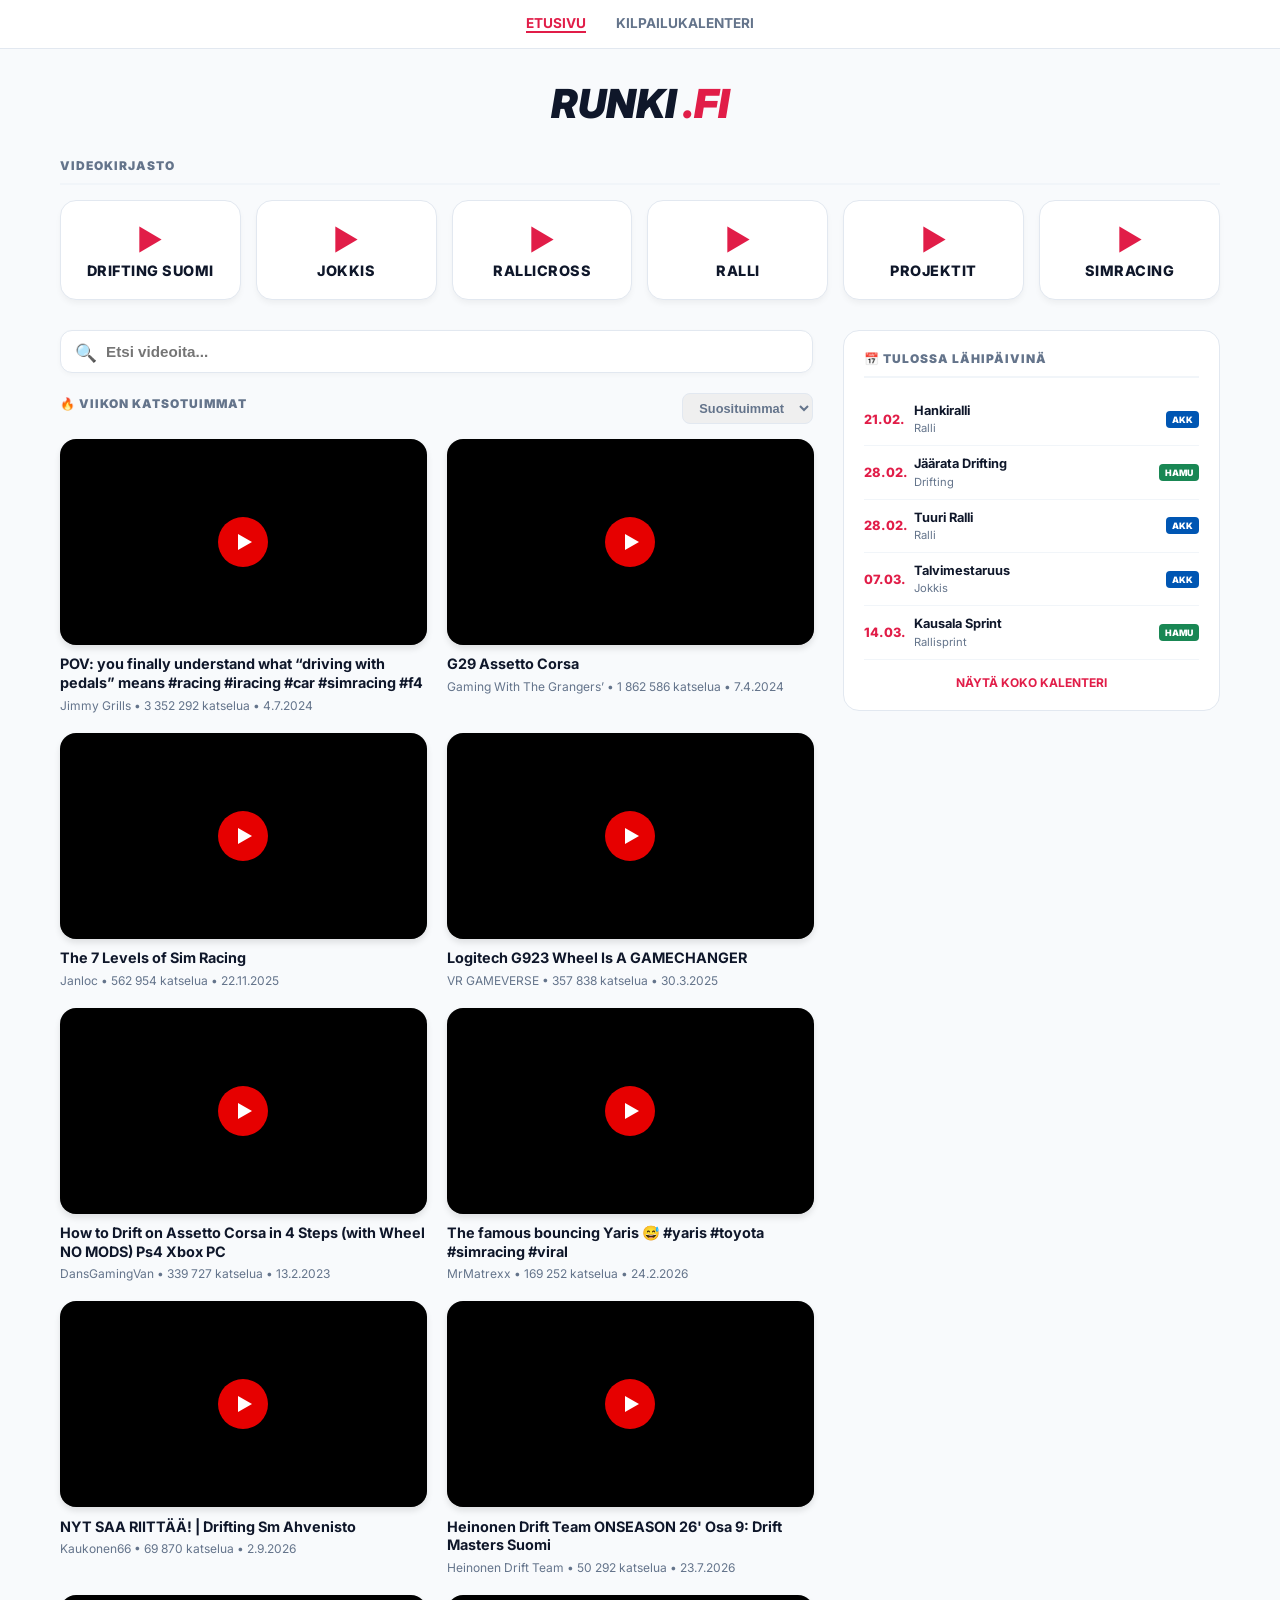
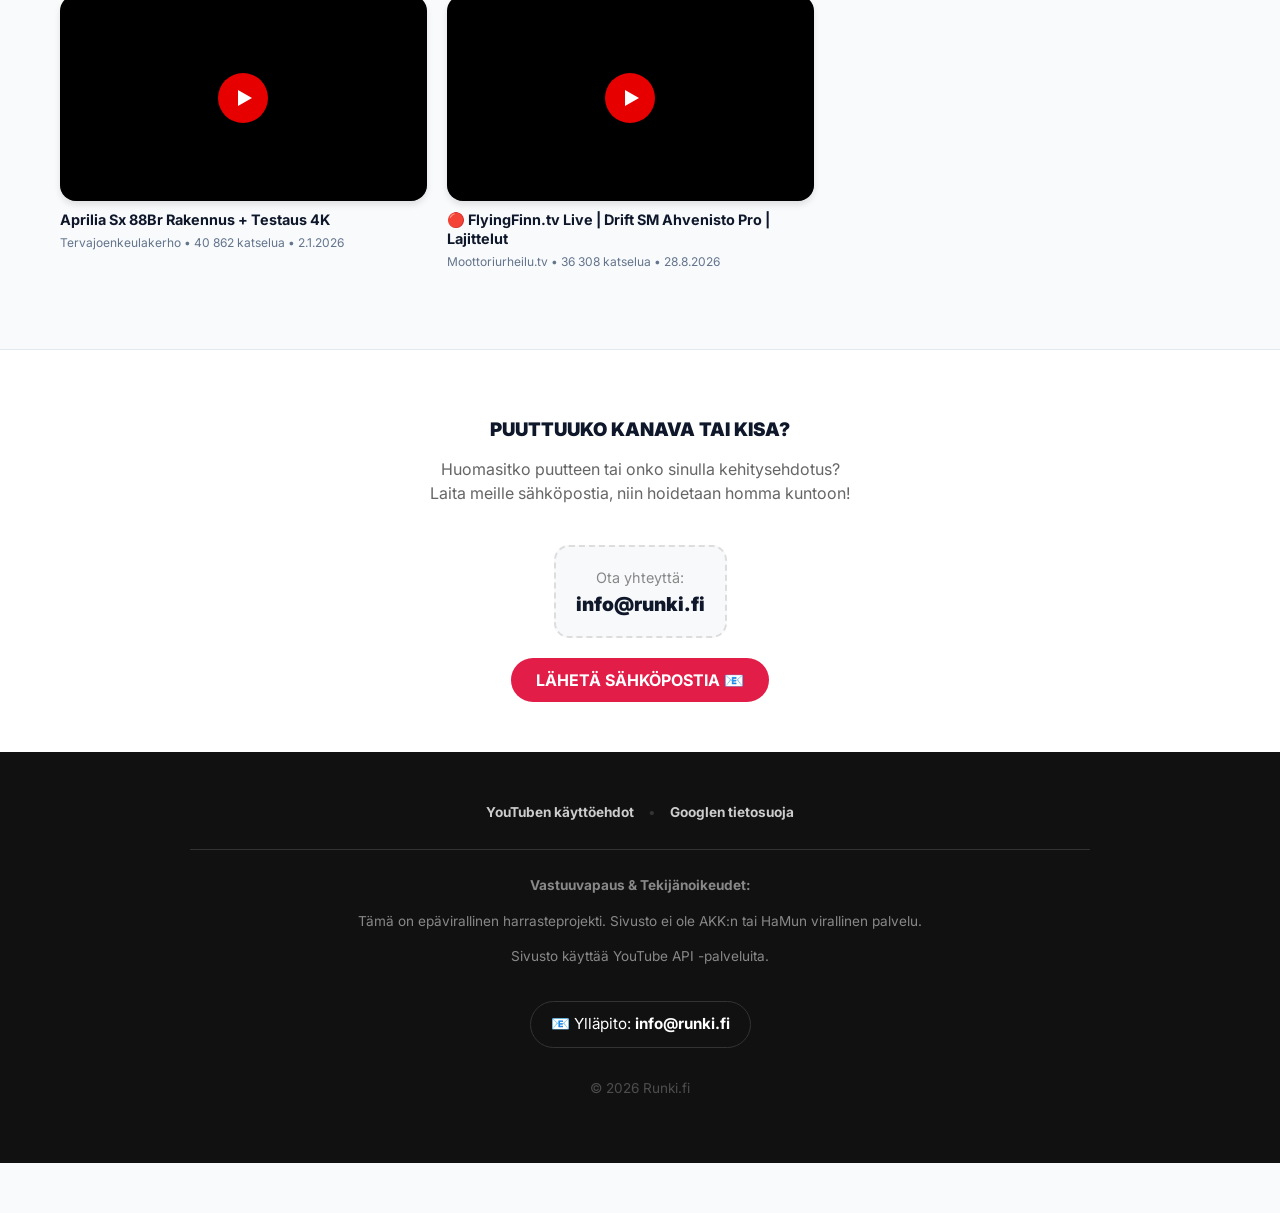
==== commit 0c3a1fd9: "deploy: d39d0e679bba8c06a19bcd6d6e987c29d57bf135" ====
--- a/index.html
+++ b/index.html
@@ -262,8 +262,8 @@
     </footer>
 
     <script>
-        const videoData = {"Drifting Suomi": [{"id": "XUr9nOEz76A", "title": "OIKEA DRIFTINGIN MEKKA! #drift #suomi #finland", "channel": "FULLGAS MOTORSPORT", "date": "2026-10-04T08:16:51Z", "views": "13 544", "viewCountRaw": 13544}, {"id": "GCHpuEKz0fg", "title": "L\u00e4hdettiin ajamaan Pro luokkaan | Drift SM Pro | SSC Drift Series", "channel": "Rocky Slayer ATV", "date": "2026-09-19T09:30:04Z", "views": "5 080", "viewCountRaw": 5080}, {"id": "cRgqUbmN-0A", "title": "DRIFT CREW BACKSTAGE\ud83c\udfce\ufe0f\ud83c\uddeb\ud83c\uddee #nordicnotes #suomi #drift #bmw #motosport #carculture #e46 # #automobile", "channel": "Nordic Notes | Belarus in Finland ", "date": "2026-09-10T15:40:09Z", "views": "1 114", "viewCountRaw": 1114}, {"id": "EUXZnoOUdDo", "title": "NYT SAA RIITT\u00c4\u00c4! | Drifting Sm Ahvenisto", "channel": "Kaukonen66", "date": "2026-09-02T13:59:00Z", "views": "69 850", "viewCountRaw": 69850}, {"id": "JHsnEFZGwXU", "title": "Venetsia Drifting Kokkola #assettocorsa #blacksmoke #suomi #drifting #shorts", "channel": "EbaloDrift", "date": "2026-08-30T17:24:30Z", "views": "1 304", "viewCountRaw": 1304}, {"id": "hyfYB0_TSRs", "title": "\ud83d\udd34 FlyingFinn.tv Live | Drift SM Ahvenisto Pro | Lajittelut", "channel": "Moottoriurheilu.tv", "date": "2026-08-28T15:00:21Z", "views": "36 292", "viewCountRaw": 36292}, {"id": "MUkzbKsHbuE", "title": "SSC Drift Series - RD2 - Kokkola Venetsia Drifting Comeback - Perjantai", "channel": "Sixth Sense Collective", "date": "2026-08-21T19:02:07Z", "views": "16 320", "viewCountRaw": 16320}, {"id": "9VfZFVyYaCM", "title": "DRIFT SM PRO PES\u00c4M\u00c4KI. TAIPALMAA MOTORSPORT", "channel": "Taipalmaa Motorsport", "date": "2026-08-08T06:00:04Z", "views": "3 819", "viewCountRaw": 3819}, {"id": "hCME5NGKzIA", "title": "Heinonen Drift Team ONSEASON 26&#39; Osa 9: Drift Masters Suomi", "channel": "Heinonen Drift Team", "date": "2026-07-23T18:23:39Z", "views": "50 252", "viewCountRaw": 50252}, {"id": "rtTQ3YvrQ3U", "title": "KAUDEN KOLMAS DRIFTING KISA - Drift SM Pro2", "channel": "Garagster", "date": "2026-07-16T15:06:33Z", "views": "3 686", "viewCountRaw": 3686}], "Jokkis": [{"id": "sJ14KasmyQA", "title": "JM SM Liiga 2026 Lohko E Er\u00e44 l\u00e4ht\u00f61", "channel": "RomukuljetusFIteam", "date": "2026-10-21T12:00:04Z", "views": "33", "viewCountRaw": 33}, {"id": "XHzMO0-NhDE", "title": "RUNCAV JM at SM City Calamba!", "channel": "DJ Rivera TV", "date": "2026-10-18T13:27:04Z", "views": "23 922", "viewCountRaw": 23922}, {"id": "1Jo1rWFPADQ", "title": "JM SM Liiga 2026 Lohko E Er\u00e43 l\u00e4ht\u00f64", "channel": "RomukuljetusFIteam", "date": "2026-10-17T09:00:11Z", "views": "94", "viewCountRaw": 94}, {"id": "XF6JsjcmpGY", "title": "JM SM Liiga 2026 Lohko E Er\u00e43 l\u00e4ht\u00f63", "channel": "RomukuljetusFIteam", "date": "2026-10-14T14:00:39Z", "views": "162", "viewCountRaw": 162}, {"id": "pB5ZmAmWcus", "title": "JM-SM LIIGA! [MOOTTORI TUHO]", "channel": "Per\u00e4l\u00e4 RX", "date": "2026-10-13T15:08:14Z", "views": "18 893", "viewCountRaw": 18893}, {"id": "RtDOctCaWXM", "title": "JM SM Liiga 2026 Lohko E Er\u00e43 l\u00e4ht\u00f62", "channel": "RomukuljetusFIteam", "date": "2026-10-10T10:00:38Z", "views": "119", "viewCountRaw": 119}, {"id": "aIldMgIMa5s", "title": "JM SM Liiga 2026 Lohko E Er\u00e43 l\u00e4ht\u00f61", "channel": "RomukuljetusFIteam", "date": "2026-10-07T12:00:07Z", "views": "180", "viewCountRaw": 180}, {"id": "CyjQrCkXrpM", "title": "JM SM Liiga 2026 Lohko E Er\u00e42 l\u00e4ht\u00f64", "channel": "RomukuljetusFIteam", "date": "2026-10-03T09:00:03Z", "views": "246", "viewCountRaw": 246}, {"id": "pLaEvpeM1qE", "title": "JM SM Liiga 2026 Lohko E Er\u00e42 l\u00e4ht\u00f63", "channel": "RomukuljetusFIteam", "date": "2026-09-30T13:00:37Z", "views": "190", "viewCountRaw": 190}, {"id": "b1gyshdD2K0", "title": "JM SM Liiga 2026 Lohko E Er\u00e42 l\u00e4ht\u00f62", "channel": "RomukuljetusFIteam", "date": "2026-09-26T09:00:35Z", "views": "172", "viewCountRaw": 172}], "Rallicross": [{"id": "MjHYF-PG8q0", "title": "Rallycross SuperCars Flat Out \ud83d\udd25 | Rallycross SM Hyvink\u00e4\u00e4 2022 \ud83c\uddeb\ud83c\uddee", "channel": "Tomi Kyt\u00f6maa", "date": "2026-10-18T05:56:39Z", "views": "1 766", "viewCountRaw": 1766}, {"id": "gG-__eLHWME", "title": "Rallycross SM Kouvola 2021\ud83c\uddeb\ud83c\uddee", "channel": "Tomi Kyt\u00f6maa", "date": "2026-09-29T10:03:24Z", "views": "2 155", "viewCountRaw": 2155}, {"id": "6Bl4s-Md-S4", "title": "Rallicross Sm Jalasj\u00e4rvi 2026 - Silvasti Motorsport - The Red RX", "channel": "Silvasti Motorsport", "date": "2026-09-25T13:00:22Z", "views": "7 550", "viewCountRaw": 7550}, {"id": "vVG2ZqSnQcw", "title": "Rallycross SM Kouvola 2021\ud83c\udfc1\ud83c\uddeb\ud83c\uddee", "channel": "Tomi Kyt\u00f6maa", "date": "2026-09-22T10:10:52Z", "views": "8 234", "viewCountRaw": 8234}, {"id": "-Uf6fgblBeE", "title": "Janne Viitikko Finnish Rallycross Championship Datsun Finn #rallicross #rallycross", "channel": "Rallicross Suomi", "date": "2026-09-18T17:46:05Z", "views": "18 652", "viewCountRaw": 18652}, {"id": "gDEawOH3Qjk", "title": "INSIDE osa 2: Rallicross SM 5.9.26 Jalasj\u00e4rvi #rallicrosssm #murtoharju", "channel": "Tuomas Ven\u00e4l\u00e4inen RX", "date": "2026-09-14T14:00:14Z", "views": "3 865", "viewCountRaw": 3865}, {"id": "ieiqUb1d5m0", "title": "Rallycross SM &amp; RallyX Nordic Kouvola 2019\ud83c\udfc1", "channel": "Tomi Kyt\u00f6maa", "date": "2026-09-08T04:28:16Z", "views": "5 896", "viewCountRaw": 5896}, {"id": "24uttPc65ng", "title": "Rallicross SM RND 6 Jalasj\u00e4rvi | Varikko P\u00f6lin\u00f6it\u00e4", "channel": "Rallicross Podcast", "date": "2026-09-07T17:20:54Z", "views": "5 116", "viewCountRaw": 5116}, {"id": "9SsNQkNbVXQ", "title": "INSIDE osa 1: Rallicross SM 5.9.26 Jalasj\u00e4rvi #rallicrosssm #murtoharju", "channel": "Tuomas Ven\u00e4l\u00e4inen RX", "date": "2026-09-07T15:30:11Z", "views": "5 009", "viewCountRaw": 5009}, {"id": "K-OM194kkdQ", "title": "Rallicross Sm Jalasj\u00e4rvi -26 Alkuer\u00e4 1.", "channel": "Roope Rinta", "date": "2026-09-06T18:54:33Z", "views": "1 713", "viewCountRaw": 1713}], "Ralli": [{"id": "AMxBnmRcr-M", "title": "Puumala ralli 3.10.2026 VW Golf GTI MK 1 Tikanm\u00e4ki- Tikanm\u00e4ki", "channel": "Tomi Tikanm\u00e4ki Saabworks Finland", "date": "2026-10-06T10:39:13Z", "views": "462", "viewCountRaw": 462}, {"id": "iaz07DP0v2o", "title": "Puumala Ralli 03.10.2026, Loud Cars!", "channel": "JPeltsi", "date": "2026-10-04T09:00:04Z", "views": "13 167", "viewCountRaw": 13167}, {"id": "r29eO-1woQ0", "title": "Puumala Ralli 2026 /Crashes/mistakes/", "channel": "Per\u00e4Tielle Motorsport Videos", "date": "2026-10-04T07:54:04Z", "views": "9 594", "viewCountRaw": 9594}, {"id": "LiWwTcwsSWE", "title": "Puumala Ralli 2026 (Crashes &amp; Actions)", "channel": "HEHERI2", "date": "2026-10-04T05:46:36Z", "views": "18 188", "viewCountRaw": 18188}, {"id": "yanumj-8k0I", "title": "Puumala Ralli 2026, F-Cup || Crash &amp; Close Calls ||", "channel": "Huhtala Rallymedia", "date": "2026-10-03T15:21:04Z", "views": "7 546", "viewCountRaw": 7546}, {"id": "A4wgDuXZN30", "title": "SM Porvoon Autopalvelu Ralli 2026 || Crash, 3 off&#39;s &amp; Action ||", "channel": "Huhtala Rallymedia", "date": "2026-09-26T16:44:26Z", "views": "8 493", "viewCountRaw": 8493}, {"id": "MANqfUYn-jU", "title": "Viihdekeskus Hojo Hojo Ralli 2026, Action!", "channel": "Tergu Rally Videos", "date": "2026-09-05T16:07:03Z", "views": "15 917", "viewCountRaw": 15917}, {"id": "3VzRECVKK80", "title": "Lahti Historic Rally 2026 Saturday - Crashes &amp; Action", "channel": "JugiTheRock", "date": "2026-08-22T19:12:55Z", "views": "26 304", "viewCountRaw": 26304}, {"id": "d_74-ngT5Bc", "title": "Fixus SM Ralli Kitee 2026 | Crash &amp; Action", "channel": "JK Motorsport", "date": "2026-08-15T16:33:28Z", "views": "20 190", "viewCountRaw": 20190}, {"id": "zTOvOAhIYHY", "title": "\ud83d\udd34 FlyingFinn.tv Live | Ralli SM Jyv\u00e4skyl\u00e4 |  EK1 Laajavuori", "channel": "Moottoriurheilu.tv", "date": "2026-06-12T20:24:31Z", "views": "21 743", "viewCountRaw": 21743}], "Projektit": [{"id": "U2JU9t21IVI", "title": "moottorin loppukasaus ja kardaanink\u00e4sijarrun rakennus @Sorjone#toyota#hilux #toyotahilux#offroad", "channel": "Sorjone", "date": "2026-10-17T06:35:22Z", "views": "2 652", "viewCountRaw": 2652}, {"id": "dndjv_PoFH4", "title": "LS -MOOTTORIN RAKENNUS DRIFTINGIIN, OSA 1:PURKU. TAIPALMAA MOTORSPORT", "channel": "Taipalmaa Motorsport", "date": "2026-10-17T06:00:21Z", "views": "9 035", "viewCountRaw": 9035}, {"id": "hr0v9z7YuwI", "title": "KILPA-AUTON MOOTTORIN KASAUS OSA 1. -Taipalmaa Motorsport", "channel": "Taipalmaa Motorsport", "date": "2026-03-07T07:00:36Z", "views": "5 510", "viewCountRaw": 5510}, {"id": "1udeLmrrd3g", "title": "Aprilia Sx 88Br Rakennus + Testaus 4K", "channel": "Tervajoenkeulakerho", "date": "2026-01-02T13:00:05Z", "views": "40 744", "viewCountRaw": 40744}, {"id": "7p3wZQ6BVw4", "title": "Moottorin rakennus vinkkej\u00e4 ja perusasioita", "channel": "Piipappaa paja", "date": "2025-10-11T13:33:14Z", "views": "2 034", "viewCountRaw": 2034}, {"id": "imLmJg13SFI", "title": "Doku ATV Moottorin rakennus osa 2 KUINKA PALJON TULI TEHOA?", "channel": "Doku ATV", "date": "2025-06-12T11:01:14Z", "views": "2 165", "viewCountRaw": 2165}, {"id": "9qOz5rdyraQ", "title": "BMW e46 drift build S1E1 / Moottorin rakennus", "channel": "Racing Team Village Freaks", "date": "2025-04-12T11:10:29Z", "views": "160", "viewCountRaw": 160}, {"id": "-LS41p4Rv18", "title": "Doku ATV Moottorin rakennus osa 1 LIS\u00c4\u00c4 TEHOA CFMOTOON?", "channel": "Doku ATV", "date": "2025-04-11T11:00:00Z", "views": "2 526", "viewCountRaw": 2526}, {"id": "MxDBHgEYFrY", "title": "[ JOKKIS ] GOLFFILAISEN KANNEN PORTTAUS!", "channel": "Per\u00e4l\u00e4 RX", "date": "2024-11-09T07:00:17Z", "views": "18 477", "viewCountRaw": 18477}, {"id": "4RFFBhnrj1w", "title": "Moottorin Rakennus ja Uusi Penkitys! | Testeihin Valmis.", "channel": "PhooliVlog", "date": "2024-06-01T06:00:00Z", "views": "27 473", "viewCountRaw": 27473}], "Simracing": [{"id": "JHsnEFZGwXU", "title": "Venetsia Drifting Kokkola #assettocorsa #blacksmoke #suomi #drifting #shorts", "channel": "EbaloDrift", "date": "2026-08-30T17:24:30Z", "views": "1 304", "viewCountRaw": 1304}, {"id": "WNGAKtygW6g", "title": "The famous bouncing Yaris  \ud83d\ude05 #yaris #toyota #simracing #viral", "channel": "MrMatrexx", "date": "2026-02-24T19:45:06Z", "views": "169 070", "viewCountRaw": 169070}, {"id": "LVXjKkEyBoI", "title": "The 7 Levels of Sim Racing", "channel": "Janloc", "date": "2025-11-22T09:48:18Z", "views": "561 718", "viewCountRaw": 561718}, {"id": "ZVAC-acZdm8", "title": "Driftmasters Finland Driftgames Supra #drifting #assettocorsa #drift ##simracing #simdrifting #dmec", "channel": "Jeremy_Sixx", "date": "2025-06-07T23:35:30Z", "views": "2 239", "viewCountRaw": 2239}, {"id": "-GbRuA5RBaA", "title": "Logitech G923 Wheel Is A GAMECHANGER", "channel": "VR GAMEVERSE", "date": "2025-03-30T14:48:12Z", "views": "357 685", "viewCountRaw": 357685}, {"id": "silND6qxbis", "title": "POV: you finally understand what \u201cdriving with pedals\u201d means #racing #iracing #car #simracing #f4", "channel": "Jimmy Grills", "date": "2024-07-04T09:01:29Z", "views": "3 351 752", "viewCountRaw": 3351752}, {"id": "EqHqE0lWdcY", "title": "G29 Assetto Corsa", "channel": "Gaming With The Grangers\u2019", "date": "2024-04-07T22:39:01Z", "views": "1 861 016", "viewCountRaw": 1861016}, {"id": "2bn52TX7NxM", "title": "How to Drift on Assetto Corsa in 4 Steps (with Wheel NO MODS) Ps4 Xbox PC", "channel": "DansGamingVan", "date": "2023-02-13T17:00:02Z", "views": "339 502", "viewCountRaw": 339502}, {"id": "PLqoMBATCQ0", "title": "Sim Racing eSM Finaalit - Finaalil\u00e4ht\u00f6", "channel": "Finnish Sim Racing Association ry", "date": "2019-08-11T15:48:05Z", "views": "459", "viewCountRaw": 459}, {"id": "j-p4VrwWTp4", "title": "Finnish Simracing United (FiSU)", "channel": "Finnish Simracing United", "date": "2018-03-02T16:27:57Z", "views": "1 329", "viewCountRaw": 1329}]};
-        const topVideos = [{"channel": "Jimmy Grills", "date": "2024-07-04T09:01:29Z", "id": "silND6qxbis", "title": "POV: you finally understand what \u201cdriving with pedals\u201d means #racing #iracing #car #simracing #f4", "viewCountRaw": 3351752, "views": "3 351 752"}, {"channel": "Gaming With The Grangers\u2019", "date": "2024-04-07T22:39:01Z", "id": "EqHqE0lWdcY", "title": "G29 Assetto Corsa", "viewCountRaw": 1861016, "views": "1 861 016"}, {"channel": "Janloc", "date": "2025-11-22T09:48:18Z", "id": "LVXjKkEyBoI", "title": "The 7 Levels of Sim Racing", "viewCountRaw": 561718, "views": "561 718"}, {"channel": "VR GAMEVERSE", "date": "2025-03-30T14:48:12Z", "id": "-GbRuA5RBaA", "title": "Logitech G923 Wheel Is A GAMECHANGER", "viewCountRaw": 357685, "views": "357 685"}, {"channel": "DansGamingVan", "date": "2023-02-13T17:00:02Z", "id": "2bn52TX7NxM", "title": "How to Drift on Assetto Corsa in 4 Steps (with Wheel NO MODS) Ps4 Xbox PC", "viewCountRaw": 339502, "views": "339 502"}, {"channel": "MrMatrexx", "date": "2026-02-24T19:45:06Z", "id": "WNGAKtygW6g", "title": "The famous bouncing Yaris  \ud83d\ude05 #yaris #toyota #simracing #viral", "viewCountRaw": 169070, "views": "169 070"}, {"channel": "Kaukonen66", "date": "2026-09-02T13:59:00Z", "id": "EUXZnoOUdDo", "title": "NYT SAA RIITT\u00c4\u00c4! | Drifting Sm Ahvenisto", "viewCountRaw": 69850, "views": "69 850"}, {"channel": "Heinonen Drift Team", "date": "2026-07-23T18:23:39Z", "id": "hCME5NGKzIA", "title": "Heinonen Drift Team ONSEASON 26\u0026#39; Osa 9: Drift Masters Suomi", "viewCountRaw": 50252, "views": "50 252"}, {"channel": "Tervajoenkeulakerho", "date": "2026-01-02T13:00:05Z", "id": "1udeLmrrd3g", "title": "Aprilia Sx 88Br Rakennus + Testaus 4K", "viewCountRaw": 40744, "views": "40 744"}, {"channel": "Moottoriurheilu.tv", "date": "2026-08-28T15:00:21Z", "id": "hyfYB0_TSRs", "title": "\ud83d\udd34 FlyingFinn.tv Live | Drift SM Ahvenisto Pro | Lajittelut", "viewCountRaw": 36292, "views": "36 292"}];
+        const videoData = {"Drifting Suomi": [{"id": "XUr9nOEz76A", "title": "OIKEA DRIFTINGIN MEKKA! #drift #suomi #finland", "channel": "FULLGAS MOTORSPORT", "date": "2026-10-04T08:16:51Z", "views": "13 565", "viewCountRaw": 13565}, {"id": "GCHpuEKz0fg", "title": "L\u00e4hdettiin ajamaan Pro luokkaan | Drift SM Pro | SSC Drift Series", "channel": "Rocky Slayer ATV", "date": "2026-09-19T09:30:04Z", "views": "5 081", "viewCountRaw": 5081}, {"id": "cRgqUbmN-0A", "title": "DRIFT CREW BACKSTAGE\ud83c\udfce\ufe0f\ud83c\uddeb\ud83c\uddee #nordicnotes #suomi #drift #bmw #motosport #carculture #e46 # #automobile", "channel": "Nordic Notes | Belarus in Finland ", "date": "2026-09-10T15:40:09Z", "views": "1 114", "viewCountRaw": 1114}, {"id": "EUXZnoOUdDo", "title": "NYT SAA RIITT\u00c4\u00c4! | Drifting Sm Ahvenisto", "channel": "Kaukonen66", "date": "2026-09-02T13:59:00Z", "views": "69 870", "viewCountRaw": 69870}, {"id": "JHsnEFZGwXU", "title": "Venetsia Drifting Kokkola #assettocorsa #blacksmoke #suomi #drifting #shorts", "channel": "EbaloDrift", "date": "2026-08-30T17:24:30Z", "views": "1 305", "viewCountRaw": 1305}, {"id": "hyfYB0_TSRs", "title": "\ud83d\udd34 FlyingFinn.tv Live | Drift SM Ahvenisto Pro | Lajittelut", "channel": "Moottoriurheilu.tv", "date": "2026-08-28T15:00:21Z", "views": "36 308", "viewCountRaw": 36308}, {"id": "MUkzbKsHbuE", "title": "SSC Drift Series - RD2 - Kokkola Venetsia Drifting Comeback - Perjantai", "channel": "Sixth Sense Collective", "date": "2026-08-21T19:02:07Z", "views": "16 321", "viewCountRaw": 16321}, {"id": "9VfZFVyYaCM", "title": "DRIFT SM PRO PES\u00c4M\u00c4KI. TAIPALMAA MOTORSPORT", "channel": "Taipalmaa Motorsport", "date": "2026-08-08T06:00:04Z", "views": "3 821", "viewCountRaw": 3821}, {"id": "hCME5NGKzIA", "title": "Heinonen Drift Team ONSEASON 26&#39; Osa 9: Drift Masters Suomi", "channel": "Heinonen Drift Team", "date": "2026-07-23T18:23:39Z", "views": "50 292", "viewCountRaw": 50292}, {"id": "rtTQ3YvrQ3U", "title": "KAUDEN KOLMAS DRIFTING KISA - Drift SM Pro2", "channel": "Garagster", "date": "2026-07-16T15:06:33Z", "views": "3 686", "viewCountRaw": 3686}], "Jokkis": [{"id": "sJ14KasmyQA", "title": "JM SM Liiga 2026 Lohko E Er\u00e44 l\u00e4ht\u00f61", "channel": "RomukuljetusFIteam", "date": "2026-10-21T12:00:04Z", "views": "53", "viewCountRaw": 53}, {"id": "XHzMO0-NhDE", "title": "RUNCAV JM at SM City Calamba!", "channel": "DJ Rivera TV", "date": "2026-10-18T13:27:04Z", "views": "24 999", "viewCountRaw": 24999}, {"id": "1Jo1rWFPADQ", "title": "JM SM Liiga 2026 Lohko E Er\u00e43 l\u00e4ht\u00f64", "channel": "RomukuljetusFIteam", "date": "2026-10-17T09:00:11Z", "views": "100", "viewCountRaw": 100}, {"id": "XF6JsjcmpGY", "title": "JM SM Liiga 2026 Lohko E Er\u00e43 l\u00e4ht\u00f63", "channel": "RomukuljetusFIteam", "date": "2026-10-14T14:00:39Z", "views": "174", "viewCountRaw": 174}, {"id": "pB5ZmAmWcus", "title": "JM-SM LIIGA! [MOOTTORI TUHO]", "channel": "Per\u00e4l\u00e4 RX", "date": "2026-10-13T15:08:14Z", "views": "19 035", "viewCountRaw": 19035}, {"id": "RtDOctCaWXM", "title": "JM SM Liiga 2026 Lohko E Er\u00e43 l\u00e4ht\u00f62", "channel": "RomukuljetusFIteam", "date": "2026-10-10T10:00:38Z", "views": "121", "viewCountRaw": 121}, {"id": "aIldMgIMa5s", "title": "JM SM Liiga 2026 Lohko E Er\u00e43 l\u00e4ht\u00f61", "channel": "RomukuljetusFIteam", "date": "2026-10-07T12:00:07Z", "views": "181", "viewCountRaw": 181}, {"id": "CyjQrCkXrpM", "title": "JM SM Liiga 2026 Lohko E Er\u00e42 l\u00e4ht\u00f64", "channel": "RomukuljetusFIteam", "date": "2026-10-03T09:00:03Z", "views": "246", "viewCountRaw": 246}, {"id": "pLaEvpeM1qE", "title": "JM SM Liiga 2026 Lohko E Er\u00e42 l\u00e4ht\u00f63", "channel": "RomukuljetusFIteam", "date": "2026-09-30T13:00:37Z", "views": "190", "viewCountRaw": 190}, {"id": "b1gyshdD2K0", "title": "JM SM Liiga 2026 Lohko E Er\u00e42 l\u00e4ht\u00f62", "channel": "RomukuljetusFIteam", "date": "2026-09-26T09:00:35Z", "views": "172", "viewCountRaw": 172}], "Rallicross": [{"id": "MjHYF-PG8q0", "title": "Rallycross SuperCars Flat Out \ud83d\udd25 | Rallycross SM Hyvink\u00e4\u00e4 2022 \ud83c\uddeb\ud83c\uddee", "channel": "Tomi Kyt\u00f6maa", "date": "2026-10-18T05:56:39Z", "views": "1 835", "viewCountRaw": 1835}, {"id": "gG-__eLHWME", "title": "Rallycross SM Kouvola 2021\ud83c\uddeb\ud83c\uddee", "channel": "Tomi Kyt\u00f6maa", "date": "2026-09-29T10:03:24Z", "views": "2 195", "viewCountRaw": 2195}, {"id": "6Bl4s-Md-S4", "title": "Rallicross Sm Jalasj\u00e4rvi 2026 - Silvasti Motorsport - The Red RX", "channel": "Silvasti Motorsport", "date": "2026-09-25T13:00:22Z", "views": "7 589", "viewCountRaw": 7589}, {"id": "vVG2ZqSnQcw", "title": "Rallycross SM Kouvola 2021\ud83c\udfc1\ud83c\uddeb\ud83c\uddee", "channel": "Tomi Kyt\u00f6maa", "date": "2026-09-22T10:10:52Z", "views": "8 246", "viewCountRaw": 8246}, {"id": "-Uf6fgblBeE", "title": "Janne Viitikko Finnish Rallycross Championship Datsun Finn #rallicross #rallycross", "channel": "Rallicross Suomi", "date": "2026-09-18T17:46:05Z", "views": "18 821", "viewCountRaw": 18821}, {"id": "gDEawOH3Qjk", "title": "INSIDE osa 2: Rallicross SM 5.9.26 Jalasj\u00e4rvi #rallicrosssm #murtoharju", "channel": "Tuomas Ven\u00e4l\u00e4inen RX", "date": "2026-09-14T14:00:14Z", "views": "3 866", "viewCountRaw": 3866}, {"id": "ieiqUb1d5m0", "title": "Rallycross SM &amp; RallyX Nordic Kouvola 2019\ud83c\udfc1", "channel": "Tomi Kyt\u00f6maa", "date": "2026-09-08T04:28:16Z", "views": "5 898", "viewCountRaw": 5898}, {"id": "24uttPc65ng", "title": "Rallicross SM RND 6 Jalasj\u00e4rvi | Varikko P\u00f6lin\u00f6it\u00e4", "channel": "Rallicross Podcast", "date": "2026-09-07T17:20:54Z", "views": "5 124", "viewCountRaw": 5124}, {"id": "9SsNQkNbVXQ", "title": "INSIDE osa 1: Rallicross SM 5.9.26 Jalasj\u00e4rvi #rallicrosssm #murtoharju", "channel": "Tuomas Ven\u00e4l\u00e4inen RX", "date": "2026-09-07T15:30:11Z", "views": "5 010", "viewCountRaw": 5010}, {"id": "K-OM194kkdQ", "title": "Rallicross Sm Jalasj\u00e4rvi -26 Alkuer\u00e4 1.", "channel": "Roope Rinta", "date": "2026-09-06T18:54:33Z", "views": "1 714", "viewCountRaw": 1714}], "Ralli": [{"id": "AMxBnmRcr-M", "title": "Puumala ralli 3.10.2026 VW Golf GTI MK 1 Tikanm\u00e4ki- Tikanm\u00e4ki", "channel": "Tomi Tikanm\u00e4ki Saabworks Finland", "date": "2026-10-06T10:39:13Z", "views": "463", "viewCountRaw": 463}, {"id": "iaz07DP0v2o", "title": "Puumala Ralli 03.10.2026, Loud Cars!", "channel": "JPeltsi", "date": "2026-10-04T09:00:04Z", "views": "13 295", "viewCountRaw": 13295}, {"id": "r29eO-1woQ0", "title": "Puumala Ralli 2026 /Crashes/mistakes/", "channel": "Per\u00e4Tielle Motorsport Videos", "date": "2026-10-04T07:54:04Z", "views": "9 627", "viewCountRaw": 9627}, {"id": "LiWwTcwsSWE", "title": "Puumala Ralli 2026 (Crashes &amp; Actions)", "channel": "HEHERI2", "date": "2026-10-04T05:46:36Z", "views": "18 226", "viewCountRaw": 18226}, {"id": "yanumj-8k0I", "title": "Puumala Ralli 2026, F-Cup || Crash &amp; Close Calls ||", "channel": "Huhtala Rallymedia", "date": "2026-10-03T15:21:04Z", "views": "7 561", "viewCountRaw": 7561}, {"id": "A4wgDuXZN30", "title": "SM Porvoon Autopalvelu Ralli 2026 || Crash, 3 off&#39;s &amp; Action ||", "channel": "Huhtala Rallymedia", "date": "2026-09-26T16:44:26Z", "views": "8 508", "viewCountRaw": 8508}, {"id": "MANqfUYn-jU", "title": "Viihdekeskus Hojo Hojo Ralli 2026, Action!", "channel": "Tergu Rally Videos", "date": "2026-09-05T16:07:03Z", "views": "15 931", "viewCountRaw": 15931}, {"id": "3VzRECVKK80", "title": "Lahti Historic Rally 2026 Saturday - Crashes &amp; Action", "channel": "JugiTheRock", "date": "2026-08-22T19:12:55Z", "views": "26 350", "viewCountRaw": 26350}, {"id": "d_74-ngT5Bc", "title": "Fixus SM Ralli Kitee 2026 | Crash &amp; Action", "channel": "JK Motorsport", "date": "2026-08-15T16:33:28Z", "views": "20 212", "viewCountRaw": 20212}, {"id": "zTOvOAhIYHY", "title": "\ud83d\udd34 FlyingFinn.tv Live | Ralli SM Jyv\u00e4skyl\u00e4 |  EK1 Laajavuori", "channel": "Moottoriurheilu.tv", "date": "2026-06-12T20:24:31Z", "views": "21 753", "viewCountRaw": 21753}], "Projektit": [{"id": "U2JU9t21IVI", "title": "moottorin loppukasaus ja kardaanink\u00e4sijarrun rakennus @Sorjone#toyota#hilux #toyotahilux#offroad", "channel": "Sorjone", "date": "2026-10-17T06:35:22Z", "views": "2 673", "viewCountRaw": 2673}, {"id": "dndjv_PoFH4", "title": "LS -MOOTTORIN RAKENNUS DRIFTINGIIN, OSA 1:PURKU. TAIPALMAA MOTORSPORT", "channel": "Taipalmaa Motorsport", "date": "2026-10-17T06:00:21Z", "views": "9 404", "viewCountRaw": 9404}, {"id": "hr0v9z7YuwI", "title": "KILPA-AUTON MOOTTORIN KASAUS OSA 1. -Taipalmaa Motorsport", "channel": "Taipalmaa Motorsport", "date": "2026-03-07T07:00:36Z", "views": "5 510", "viewCountRaw": 5510}, {"id": "1udeLmrrd3g", "title": "Aprilia Sx 88Br Rakennus + Testaus 4K", "channel": "Tervajoenkeulakerho", "date": "2026-01-02T13:00:05Z", "views": "40 862", "viewCountRaw": 40862}, {"id": "7p3wZQ6BVw4", "title": "Moottorin rakennus vinkkej\u00e4 ja perusasioita", "channel": "Piipappaa paja", "date": "2025-10-11T13:33:14Z", "views": "2 034", "viewCountRaw": 2034}, {"id": "imLmJg13SFI", "title": "Doku ATV Moottorin rakennus osa 2 KUINKA PALJON TULI TEHOA?", "channel": "Doku ATV", "date": "2025-06-12T11:01:14Z", "views": "2 167", "viewCountRaw": 2167}, {"id": "9qOz5rdyraQ", "title": "BMW e46 drift build S1E1 / Moottorin rakennus", "channel": "Racing Team Village Freaks", "date": "2025-04-12T11:10:29Z", "views": "160", "viewCountRaw": 160}, {"id": "-LS41p4Rv18", "title": "Doku ATV Moottorin rakennus osa 1 LIS\u00c4\u00c4 TEHOA CFMOTOON?", "channel": "Doku ATV", "date": "2025-04-11T11:00:00Z", "views": "2 528", "viewCountRaw": 2528}, {"id": "MxDBHgEYFrY", "title": "[ JOKKIS ] GOLFFILAISEN KANNEN PORTTAUS!", "channel": "Per\u00e4l\u00e4 RX", "date": "2024-11-09T07:00:17Z", "views": "18 491", "viewCountRaw": 18491}, {"id": "4RFFBhnrj1w", "title": "Moottorin Rakennus ja Uusi Penkitys! | Testeihin Valmis.", "channel": "PhooliVlog", "date": "2024-06-01T06:00:00Z", "views": "27 473", "viewCountRaw": 27473}], "Simracing": [{"id": "JHsnEFZGwXU", "title": "Venetsia Drifting Kokkola #assettocorsa #blacksmoke #suomi #drifting #shorts", "channel": "EbaloDrift", "date": "2026-08-30T17:24:30Z", "views": "1 305", "viewCountRaw": 1305}, {"id": "WNGAKtygW6g", "title": "The famous bouncing Yaris  \ud83d\ude05 #yaris #toyota #simracing #viral", "channel": "MrMatrexx", "date": "2026-02-24T19:45:06Z", "views": "169 252", "viewCountRaw": 169252}, {"id": "LVXjKkEyBoI", "title": "The 7 Levels of Sim Racing", "channel": "Janloc", "date": "2025-11-22T09:48:18Z", "views": "562 954", "viewCountRaw": 562954}, {"id": "ZVAC-acZdm8", "title": "Driftmasters Finland Driftgames Supra #drifting #assettocorsa #drift ##simracing #simdrifting #dmec", "channel": "Jeremy_Sixx", "date": "2025-06-07T23:35:30Z", "views": "2 241", "viewCountRaw": 2241}, {"id": "-GbRuA5RBaA", "title": "Logitech G923 Wheel Is A GAMECHANGER", "channel": "VR GAMEVERSE", "date": "2025-03-30T14:48:12Z", "views": "357 838", "viewCountRaw": 357838}, {"id": "silND6qxbis", "title": "POV: you finally understand what \u201cdriving with pedals\u201d means #racing #iracing #car #simracing #f4", "channel": "Jimmy Grills", "date": "2024-07-04T09:01:29Z", "views": "3 352 292", "viewCountRaw": 3352292}, {"id": "EqHqE0lWdcY", "title": "G29 Assetto Corsa", "channel": "Gaming With The Grangers\u2019", "date": "2024-04-07T22:39:01Z", "views": "1 862 586", "viewCountRaw": 1862586}, {"id": "2bn52TX7NxM", "title": "How to Drift on Assetto Corsa in 4 Steps (with Wheel NO MODS) Ps4 Xbox PC", "channel": "DansGamingVan", "date": "2023-02-13T17:00:02Z", "views": "339 727", "viewCountRaw": 339727}, {"id": "PLqoMBATCQ0", "title": "Sim Racing eSM Finaalit - Finaalil\u00e4ht\u00f6", "channel": "Finnish Sim Racing Association ry", "date": "2019-08-11T15:48:05Z", "views": "459", "viewCountRaw": 459}, {"id": "j-p4VrwWTp4", "title": "Finnish Simracing United (FiSU)", "channel": "Finnish Simracing United", "date": "2018-03-02T16:27:57Z", "views": "1 329", "viewCountRaw": 1329}]};
+        const topVideos = [{"channel": "Jimmy Grills", "date": "2024-07-04T09:01:29Z", "id": "silND6qxbis", "title": "POV: you finally understand what \u201cdriving with pedals\u201d means #racing #iracing #car #simracing #f4", "viewCountRaw": 3352292, "views": "3 352 292"}, {"channel": "Gaming With The Grangers\u2019", "date": "2024-04-07T22:39:01Z", "id": "EqHqE0lWdcY", "title": "G29 Assetto Corsa", "viewCountRaw": 1862586, "views": "1 862 586"}, {"channel": "Janloc", "date": "2025-11-22T09:48:18Z", "id": "LVXjKkEyBoI", "title": "The 7 Levels of Sim Racing", "viewCountRaw": 562954, "views": "562 954"}, {"channel": "VR GAMEVERSE", "date": "2025-03-30T14:48:12Z", "id": "-GbRuA5RBaA", "title": "Logitech G923 Wheel Is A GAMECHANGER", "viewCountRaw": 357838, "views": "357 838"}, {"channel": "DansGamingVan", "date": "2023-02-13T17:00:02Z", "id": "2bn52TX7NxM", "title": "How to Drift on Assetto Corsa in 4 Steps (with Wheel NO MODS) Ps4 Xbox PC", "viewCountRaw": 339727, "views": "339 727"}, {"channel": "MrMatrexx", "date": "2026-02-24T19:45:06Z", "id": "WNGAKtygW6g", "title": "The famous bouncing Yaris  \ud83d\ude05 #yaris #toyota #simracing #viral", "viewCountRaw": 169252, "views": "169 252"}, {"channel": "Kaukonen66", "date": "2026-09-02T13:59:00Z", "id": "EUXZnoOUdDo", "title": "NYT SAA RIITT\u00c4\u00c4! | Drifting Sm Ahvenisto", "viewCountRaw": 69870, "views": "69 870"}, {"channel": "Heinonen Drift Team", "date": "2026-07-23T18:23:39Z", "id": "hCME5NGKzIA", "title": "Heinonen Drift Team ONSEASON 26\u0026#39; Osa 9: Drift Masters Suomi", "viewCountRaw": 50292, "views": "50 292"}, {"channel": "Tervajoenkeulakerho", "date": "2026-01-02T13:00:05Z", "id": "1udeLmrrd3g", "title": "Aprilia Sx 88Br Rakennus + Testaus 4K", "viewCountRaw": 40862, "views": "40 862"}, {"channel": "Moottoriurheilu.tv", "date": "2026-08-28T15:00:21Z", "id": "hyfYB0_TSRs", "title": "\ud83d\udd34 FlyingFinn.tv Live | Drift SM Ahvenisto Pro | Lajittelut", "viewCountRaw": 36308, "views": "36 308"}];
     </script>
     <script src="script.js"></script>
 </body>
